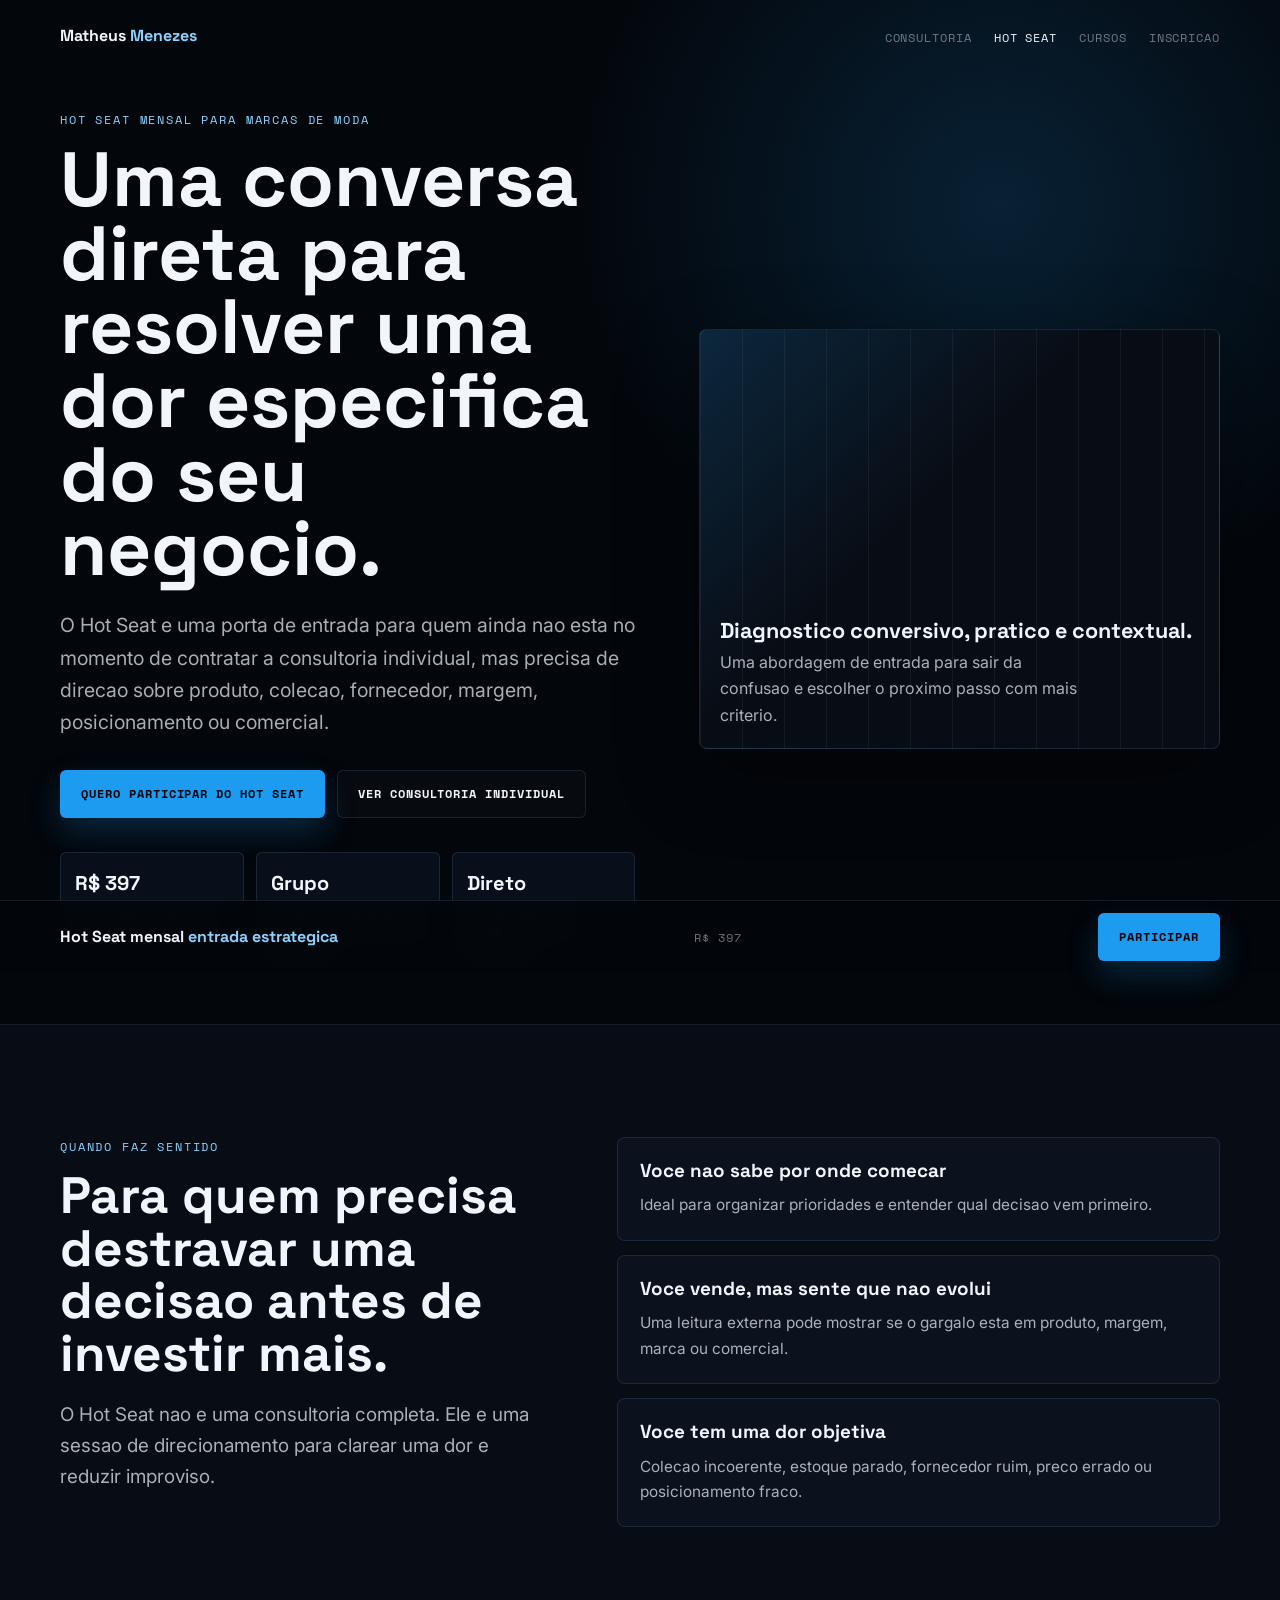
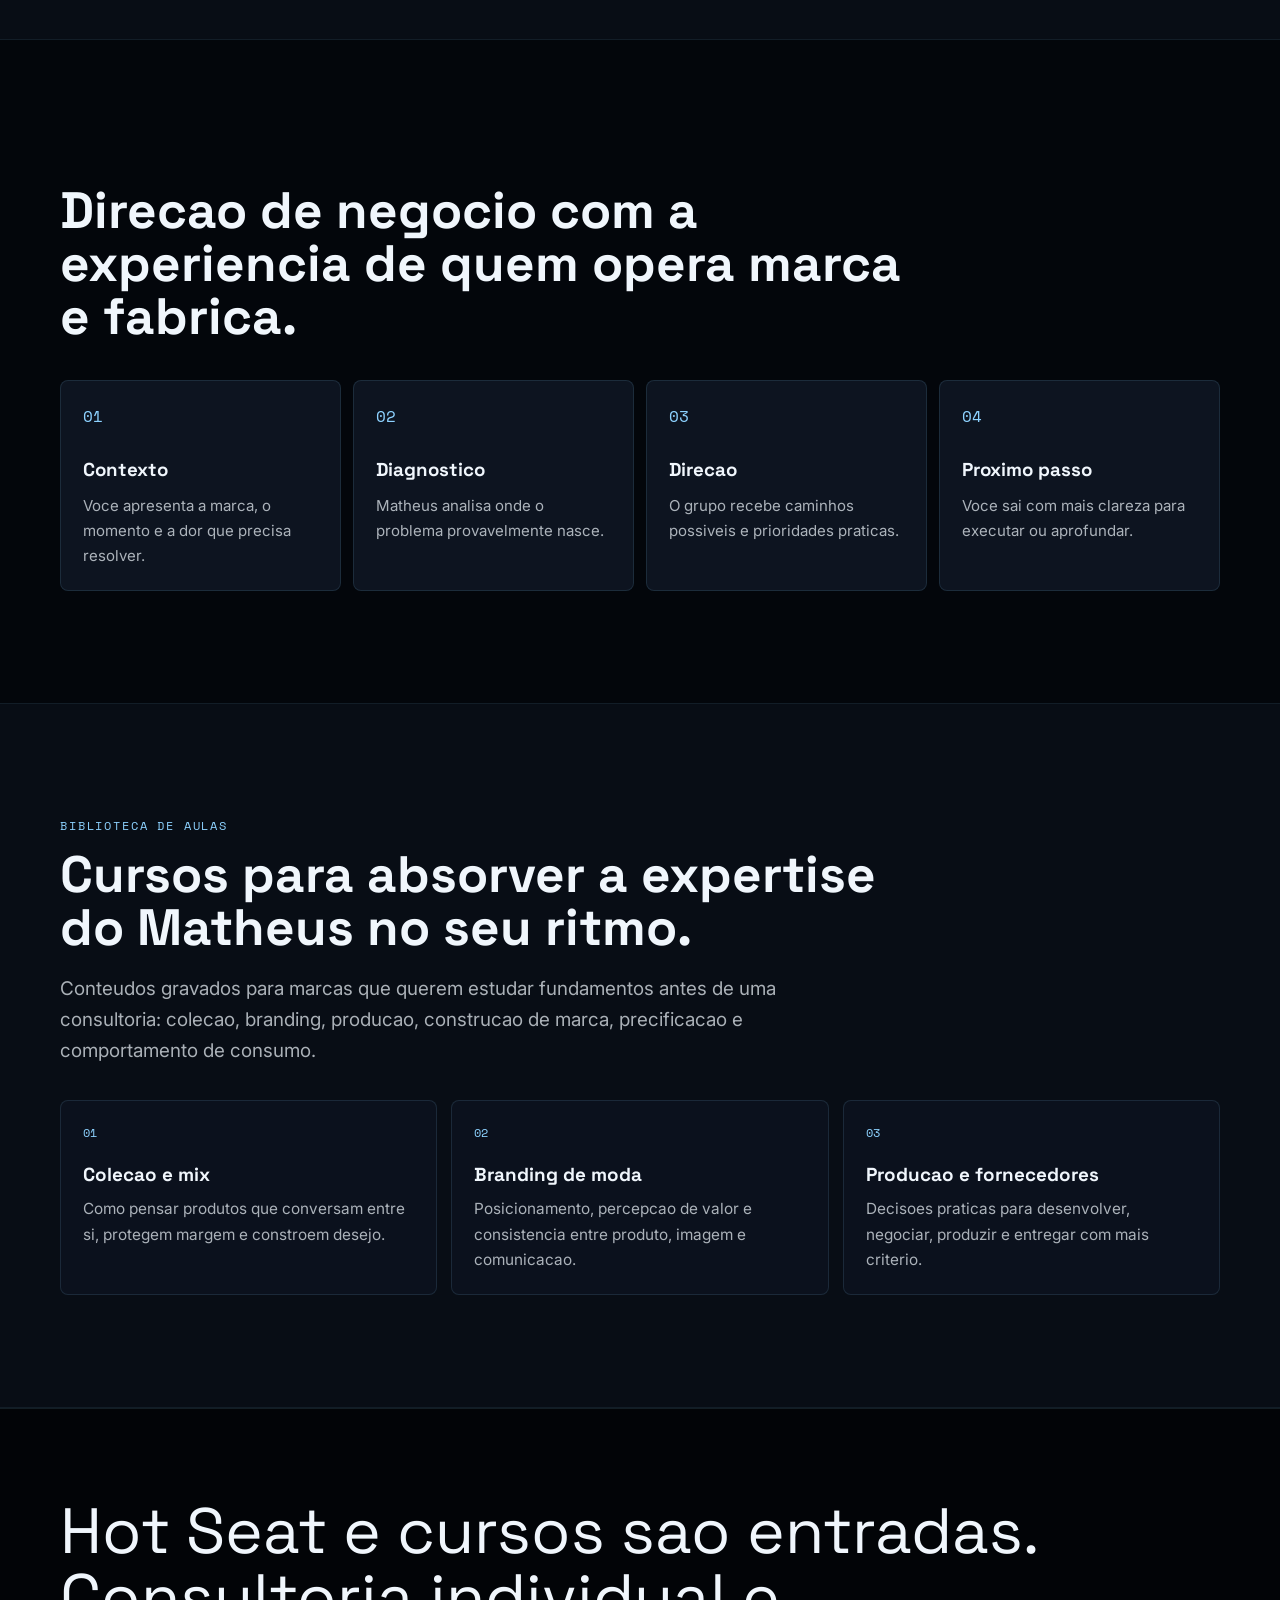
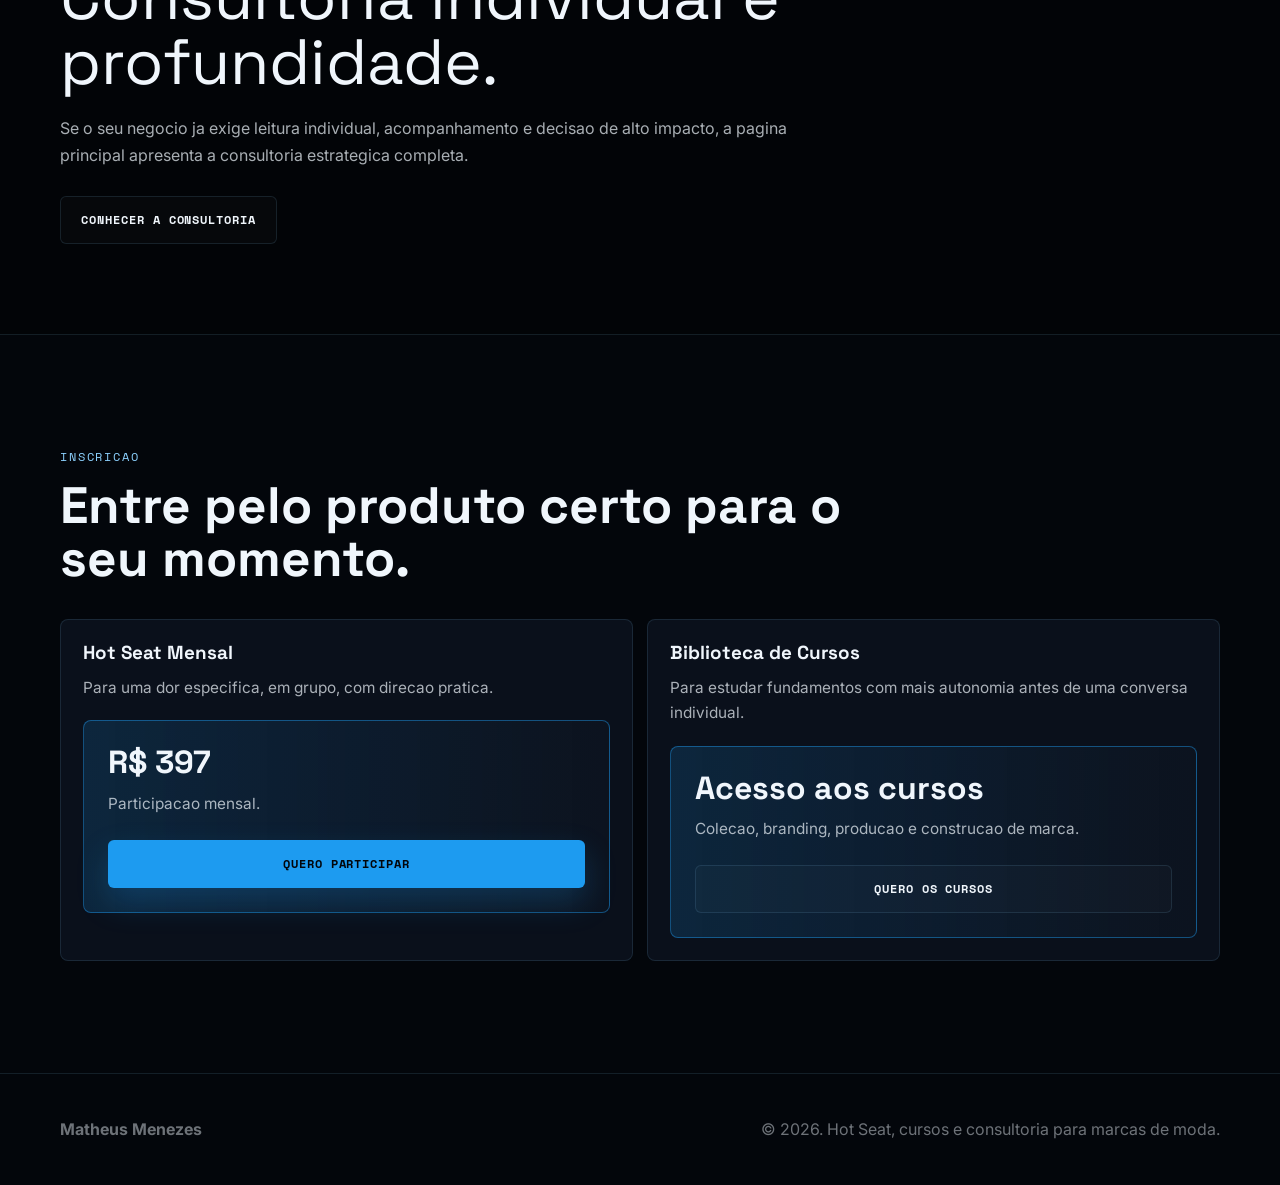
==== hot-seat.html @ e7918cae "feat: upload files" ====
<!DOCTYPE html>
<html lang="pt-BR">
<head>
  <meta charset="UTF-8">
  <meta name="viewport" content="width=device-width, initial-scale=1.0">
  <title>Hot Seat Mensal e Cursos | Matheus Menezes</title>
  <meta name="description" content="Hot Seat mensal e biblioteca de cursos com Matheus Menezes para empresarios e marcas de moda.">
  <link rel="preconnect" href="https://fonts.googleapis.com">
  <link rel="preconnect" href="https://fonts.gstatic.com" crossorigin>
  <link href="https://fonts.googleapis.com/css2?family=Inter:wght@400;500;600;700;800&amp;family=Space+Grotesk:wght@500;600;700&amp;family=Space+Mono:wght@400;700&amp;display=swap" rel="stylesheet">
  <link rel="stylesheet" href="css/pages-blue.css">
</head>
<body>
  <nav class="navbar" id="navbar">
    <div class="container">
      <a class="brand" href="index.html">Matheus <span>Menezes</span></a>
      <ul class="nav-links">
        <li><a href="index.html" class="nav-link">Consultoria</a></li>
        <li><a href="#hot-seat" class="nav-link">Hot Seat</a></li>
        <li><a href="#cursos" class="nav-link">Cursos</a></li>
        <li><a href="#inscricao" class="nav-link">Inscricao</a></li>
      </ul>
      <button class="nav-mobile-btn" id="navMobileBtn" aria-label="Abrir menu">
        <svg viewBox="0 0 24 24" aria-hidden="true" fill="none" stroke="currentColor" stroke-width="2" stroke-linecap="round">
          <path d="M4 7h16"></path>
          <path d="M4 12h16"></path>
          <path d="M4 17h16"></path>
        </svg>
      </button>
    </div>
  </nav>

  <div class="nav-drawer" id="navDrawer">
    <div class="nav-drawer-panel">
      <button class="nav-drawer-close" id="navDrawerClose" aria-label="Fechar">x</button>
      <div class="nav-drawer-links">
        <a href="index.html" class="nav-drawer-link">Consultoria</a>
        <a href="#hot-seat" class="nav-drawer-link">Hot Seat</a>
        <a href="#cursos" class="nav-drawer-link">Cursos</a>
        <a href="#inscricao" class="nav-drawer-link">Inscricao</a>
      </div>
    </div>
  </div>

  <div class="sticky-bar" id="stickyBar">
    <div class="container">
      <div class="sticky-bar-text">Hot Seat mensal <span>entrada estrategica</span></div>
      <div class="sticky-bar-live" id="vacancyLive">R$ 397</div>
      <a href="#inscricao" class="btn btn-primary">Participar</a>
    </div>
  </div>

  <main>
    <section class="hero" id="hot-seat">
      <div class="container">
        <div class="hero-grid">
          <div class="reveal">
            <div class="eyebrow">Hot Seat mensal para marcas de moda</div>
            <h1>Uma conversa direta para resolver uma dor especifica do seu negocio.</h1>
            <p class="hero-copy">O Hot Seat e uma porta de entrada para quem ainda nao esta no momento de contratar a consultoria individual, mas precisa de direcao sobre produto, colecao, fornecedor, margem, posicionamento ou comercial.</p>
            <div class="hero-actions">
              <a href="#inscricao" class="btn btn-primary">Quero participar do Hot Seat</a>
              <a href="index.html#aplicacao" class="btn btn-ghost">Ver consultoria individual</a>
            </div>
            <div class="hero-proof">
              <div class="proof-pill"><strong>R$ 397</strong><span>investimento mensal</span></div>
              <div class="proof-pill"><strong>Grupo</strong><span>troca com empresarios de moda</span></div>
              <div class="proof-pill"><strong>Direto</strong><span>sem promessa milagrosa</span></div>
            </div>
          </div>
          <div class="media-stack reveal reveal-delay-2">
            <div class="image-panel" style="min-height:420px">
              <strong>Diagnostico conversivo, pratico e contextual.</strong>
              <span>Uma abordagem de entrada para sair da confusao e escolher o proximo passo com mais criterio.</span>
            </div>
          </div>
        </div>
      </div>
    </section>

    <section class="section alt">
      <div class="container split">
        <div class="sticky-copy reveal">
          <div class="eyebrow">Quando faz sentido</div>
          <h2 class="section-title">Para quem precisa destravar uma decisao antes de investir mais.</h2>
          <p class="section-subtitle">O Hot Seat nao e uma consultoria completa. Ele e uma sessao de direcionamento para clarear uma dor e reduzir improviso.</p>
        </div>
        <div class="card-grid">
          <div class="card reveal"><h3>Voce nao sabe por onde comecar</h3><p>Ideal para organizar prioridades e entender qual decisao vem primeiro.</p></div>
          <div class="card reveal"><h3>Voce vende, mas sente que nao evolui</h3><p>Uma leitura externa pode mostrar se o gargalo esta em produto, margem, marca ou comercial.</p></div>
          <div class="card reveal"><h3>Voce tem uma dor objetiva</h3><p>Colecao incoerente, estoque parado, fornecedor ruim, preco errado ou posicionamento fraco.</p></div>
        </div>
      </div>
    </section>

    <section class="section">
      <div class="container">
        <div class="eyebrow reveal">O que acontece no encontro</div>
        <h2 class="section-title reveal">Direcao de negocio com a experiencia de quem opera marca e fabrica.</h2>
        <div class="process">
          <div class="process-card reveal"><h3>Contexto</h3><p>Voce apresenta a marca, o momento e a dor que precisa resolver.</p></div>
          <div class="process-card reveal reveal-delay-1"><h3>Diagnostico</h3><p>Matheus analisa onde o problema provavelmente nasce.</p></div>
          <div class="process-card reveal reveal-delay-2"><h3>Direcao</h3><p>O grupo recebe caminhos possiveis e prioridades praticas.</p></div>
          <div class="process-card reveal reveal-delay-3"><h3>Proximo passo</h3><p>Voce sai com mais clareza para executar ou aprofundar.</p></div>
        </div>
      </div>
    </section>

    <section class="section alt" id="cursos">
      <div class="container">
        <div class="eyebrow reveal">Biblioteca de aulas</div>
        <h2 class="section-title reveal">Cursos para absorver a expertise do Matheus no seu ritmo.</h2>
        <p class="section-subtitle reveal">Conteudos gravados para marcas que querem estudar fundamentos antes de uma consultoria: colecao, branding, producao, construcao de marca, precificacao e comportamento de consumo.</p>
        <div class="card-grid grid-3" style="margin-top:34px">
          <div class="card reveal"><div class="card-number">01</div><h3>Colecao e mix</h3><p>Como pensar produtos que conversam entre si, protegem margem e constroem desejo.</p></div>
          <div class="card reveal reveal-delay-1"><div class="card-number">02</div><h3>Branding de moda</h3><p>Posicionamento, percepcao de valor e consistencia entre produto, imagem e comunicacao.</p></div>
          <div class="card reveal reveal-delay-2"><div class="card-number">03</div><h3>Producao e fornecedores</h3><p>Decisoes praticas para desenvolver, negociar, produzir e entregar com mais criterio.</p></div>
        </div>
      </div>
    </section>

    <section class="quote-band">
      <div class="container reveal">
        <blockquote>Hot Seat e cursos sao entradas. Consultoria individual e profundidade.</blockquote>
        <p>Se o seu negocio ja exige leitura individual, acompanhamento e decisao de alto impacto, a pagina principal apresenta a consultoria estrategica completa.</p>
        <div class="hero-actions" style="margin-top:28px">
          <a href="index.html#consultoria" class="btn btn-ghost">Conhecer a consultoria</a>
        </div>
      </div>
    </section>

    <section class="section" id="inscricao">
      <div class="container">
        <div class="eyebrow reveal">Inscricao</div>
        <h2 class="section-title reveal">Entre pelo produto certo para o seu momento.</h2>
        <div class="card-grid grid-2" style="margin-top:34px">
          <div class="card reveal">
            <h3>Hot Seat Mensal</h3>
            <p>Para uma dor especifica, em grupo, com direcao pratica.</p>
            <div class="offer-strip" style="grid-template-columns:1fr;margin-top:20px">
              <div><h3>R$ 397</h3><p>Participacao mensal.</p></div>
              <a href="#inscricao" class="btn btn-primary">Quero participar</a>
            </div>
          </div>
          <div class="card reveal reveal-delay-1">
            <h3>Biblioteca de Cursos</h3>
            <p>Para estudar fundamentos com mais autonomia antes de uma conversa individual.</p>
            <div class="offer-strip" style="grid-template-columns:1fr;margin-top:20px">
              <div><h3>Acesso aos cursos</h3><p>Colecao, branding, producao e construcao de marca.</p></div>
              <a href="#cursos" class="btn btn-ghost">Quero os cursos</a>
            </div>
          </div>
        </div>
      </div>
    </section>
  </main>

  <footer class="footer">
    <div class="container">
      <strong>Matheus Menezes</strong>
      <span>&copy; 2026. Hot Seat, cursos e consultoria para marcas de moda.</span>
    </div>
  </footer>

  <script src="js/main-v4.js"></script>
</body>
</html>
---- css/pages-blue.css ----
@import 'variables-v4.css';

:root {
  --color-primary: #1d9bf0;
  --color-primary-hover: #4bb3fd;
  --color-primary-light: #8dd2ff;
  --color-primary-glow: rgba(29, 155, 240, 0.2);
  --color-primary-faint: rgba(29, 155, 240, 0.1);
  --color-bg: #03060b;
  --color-bg-elevated: #080d15;
  --color-bg-card: #0d1420;
  --color-bg-card-hover: #121b2b;
  --color-border: rgba(141, 210, 255, 0.12);
  --color-border-hover: rgba(29, 155, 240, 0.45);
  --shadow-gold: 0 0 40px rgba(29, 155, 240, 0.12);
}

*, *::before, *::after { box-sizing: border-box; margin: 0; padding: 0; }
html { scroll-behavior: smooth; -webkit-font-smoothing: antialiased; -moz-osx-font-smoothing: grayscale; }
body { font-family: var(--font-body); color: var(--color-text); background: var(--color-bg); line-height: 1.65; }
body::before { content: ""; position: fixed; inset: 0; pointer-events: none; background: linear-gradient(180deg, rgba(29,155,240,.08), transparent 28%, rgba(29,155,240,.05)); z-index: -2; }
a { color: inherit; text-decoration: none; }
button, input, textarea, select { font: inherit; }
img, video, svg { display: block; max-width: 100%; }

.container { width: min(1160px, calc(100% - 40px)); margin: 0 auto; }
.section { padding: clamp(64px, 9vw, 112px) 0; position: relative; }
.section.alt { background: var(--color-bg-elevated); border-block: 1px solid rgba(141,210,255,.08); }
.eyebrow { font-family: var(--font-mono); font-size: .72rem; text-transform: uppercase; letter-spacing: .16em; color: var(--color-primary-light); margin-bottom: 14px; }
.section-title { font-family: var(--font-display); font-size: clamp(2rem, 4vw, 3.2rem); line-height: 1.03; letter-spacing: 0; max-width: 850px; }
.section-title span, .text-blue { color: var(--color-primary-light); }
.section-subtitle { color: var(--color-text-muted); font-size: clamp(1rem, 1.6vw, 1.18rem); max-width: 720px; margin-top: 18px; }

.btn { display: inline-flex; align-items: center; justify-content: center; min-height: 48px; padding: 13px 20px; border-radius: 6px; border: 1px solid transparent; font-family: var(--font-mono); font-size: .75rem; font-weight: 700; letter-spacing: .08em; text-transform: uppercase; transition: transform .2s ease, border-color .2s ease, background .2s ease; }
.btn-primary { background: var(--color-primary); color: #02050a; box-shadow: 0 14px 32px rgba(29,155,240,.22); }
.btn-primary:hover { background: var(--color-primary-hover); transform: translateY(-2px); }
.btn-ghost { border-color: var(--color-border); color: var(--color-text); background: rgba(255,255,255,.02); }
.btn-ghost:hover { border-color: var(--color-primary); color: var(--color-primary-light); transform: translateY(-2px); }

.navbar { position: fixed; inset: 0 0 auto; z-index: 50; border-bottom: 1px solid transparent; transition: background .25s ease, border-color .25s ease; }
.navbar.scrolled { background: rgba(3,6,11,.88); backdrop-filter: blur(16px); border-color: var(--color-border); }
.navbar .container { height: 72px; display: flex; align-items: center; justify-content: space-between; gap: 24px; }
.brand { font-family: var(--font-display); font-weight: 700; letter-spacing: 0; }
.brand span { color: var(--color-primary-light); }
.nav-links { display: flex; align-items: center; gap: 22px; list-style: none; }
.nav-link { color: var(--color-text-dim); font-family: var(--font-mono); font-size: .72rem; letter-spacing: .08em; text-transform: uppercase; }
.nav-link:hover, .nav-link.active { color: var(--color-text); }
.nav-mobile-btn { display: none; align-items: center; justify-content: center; width: 42px; height: 42px; padding: 8px; color: var(--color-text); background: transparent; border: 1px solid var(--color-border); border-radius: 6px; }
.nav-mobile-btn svg { width: 24px; height: 24px; }
.nav-drawer { position: fixed; inset: 0; z-index: 60; background: rgba(0,0,0,.55); opacity: 0; pointer-events: none; transition: opacity .25s ease; }
.nav-drawer.open { opacity: 1; pointer-events: auto; }
.nav-drawer-panel { margin-left: auto; width: min(340px, 84vw); height: 100%; padding: 28px; background: var(--color-bg-elevated); border-left: 1px solid var(--color-border); transform: translateX(100%); transition: transform .25s ease; }
.nav-drawer.open .nav-drawer-panel { transform: translateX(0); }
.nav-drawer-close { margin-left: auto; display: flex; width: 38px; height: 38px; align-items: center; justify-content: center; border: 1px solid var(--color-border); border-radius: 6px; background: transparent; color: var(--color-text); }
.nav-drawer-links { display: grid; gap: 18px; margin-top: 34px; }
.nav-drawer-link { color: var(--color-text-muted); font-family: var(--font-display); font-size: 1.25rem; }

.hero { min-height: 100vh; padding: 110px 0 56px; display: flex; align-items: center; overflow: hidden; background: radial-gradient(circle at 78% 20%, rgba(29,155,240,.18), transparent 34%), var(--color-bg); }
.hero-grid { display: grid; grid-template-columns: minmax(0, 1.05fr) minmax(320px, .95fr); gap: clamp(34px, 5vw, 72px); align-items: center; }
.hero h1 { font-family: var(--font-display); font-size: clamp(2.35rem, 6vw, 5.65rem); line-height: .96; letter-spacing: 0; max-width: 820px; }
.hero h1 span { color: var(--color-primary-light); }
.hero-copy { color: var(--color-text-muted); font-size: clamp(1rem, 1.7vw, 1.22rem); max-width: 650px; margin-top: 24px; }
.hero-actions { display: flex; gap: 12px; flex-wrap: wrap; margin-top: 32px; }
.hero-proof { display: grid; grid-template-columns: repeat(3, minmax(0, 1fr)); gap: 12px; margin-top: 34px; max-width: 660px; }
.proof-pill { border: 1px solid var(--color-border); background: rgba(13,20,32,.72); padding: 14px; border-radius: 6px; }
.proof-pill strong { display: block; font-family: var(--font-display); color: var(--color-text); font-size: 1.25rem; }
.proof-pill span { color: var(--color-text-dim); font-size: .82rem; }
.media-stack { display: grid; gap: 16px; }
.video-panel, .image-panel { border: 1px solid var(--color-border); background: #05080d; border-radius: 8px; overflow: hidden; box-shadow: 0 24px 80px rgba(0,0,0,.38); }
.video-panel { aspect-ratio: 16 / 10; position: relative; }
.video-panel video { width: 100%; height: 100%; object-fit: cover; opacity: .72; filter: saturate(.72) contrast(1.08); }
.video-label { position: absolute; left: 16px; bottom: 16px; right: 16px; display: flex; justify-content: space-between; gap: 12px; color: var(--color-text); font-family: var(--font-mono); font-size: .72rem; letter-spacing: .08em; text-transform: uppercase; }
.image-panel { min-height: 180px; padding: 20px; display: grid; align-content: end; background: linear-gradient(135deg, rgba(29,155,240,.18), transparent 42%), repeating-linear-gradient(90deg, rgba(255,255,255,.05), rgba(255,255,255,.05) 1px, transparent 1px, transparent 42px), #080d15; }
.image-panel strong { font-family: var(--font-display); font-size: 1.35rem; }
.image-panel span { color: var(--color-text-muted); max-width: 360px; }

.split { display: grid; grid-template-columns: .9fr 1.1fr; gap: clamp(32px, 5vw, 72px); align-items: start; }
.sticky-copy { position: sticky; top: 104px; }
.card-grid { display: grid; gap: 14px; }
.grid-2 { grid-template-columns: repeat(2, minmax(0, 1fr)); }
.grid-3 { grid-template-columns: repeat(3, minmax(0, 1fr)); }
.card { border: 1px solid var(--color-border); background: rgba(13,20,32,.78); border-radius: 8px; padding: 22px; min-height: 100%; }
.card h3 { font-family: var(--font-display); font-size: 1.18rem; line-height: 1.2; margin-bottom: 10px; }
.card p, .card li { color: var(--color-text-muted); font-size: .96rem; }
.card ul { display: grid; gap: 8px; padding-left: 18px; }
.card-number { font-family: var(--font-mono); color: var(--color-primary-light); font-size: .78rem; margin-bottom: 20px; }

.pillars { display: grid; grid-template-columns: repeat(5, 1fr); gap: 10px; margin-top: 34px; }
.pillar { min-height: 150px; padding: 18px; border: 1px solid var(--color-border); border-radius: 8px; background: linear-gradient(180deg, rgba(29,155,240,.12), rgba(13,20,32,.68)); display: flex; flex-direction: column; justify-content: space-between; }
.pillar span { font-family: var(--font-mono); color: var(--color-primary-light); font-size: .72rem; }
.pillar strong { font-family: var(--font-display); font-size: 1.12rem; }

.timeline-scroll { position: relative; height: 360vh; background: var(--color-bg-elevated); border-block: 1px solid rgba(141,210,255,.08); --timeline-copy-opacity: 1; --timeline-copy-shift: 0px; }
.timeline-pin { position: sticky; top: 0; min-height: 100vh; display: flex; align-items: center; overflow: hidden; padding: 92px 0 56px; }
.timeline-layout { display: grid; grid-template-columns: minmax(300px, .78fr) minmax(0, 1.22fr); gap: clamp(32px, 5vw, 72px); align-items: center; }
.timeline-intro { align-self: center; opacity: var(--timeline-copy-opacity); transform: translateY(var(--timeline-copy-shift)); transition: opacity .12s linear; pointer-events: none; }
.timeline-scroll.timeline-copy-hidden .timeline-intro { visibility: hidden; }
.timeline-horizontal { min-width: 0; overflow: visible; --timeline-progress: 0; }
.timeline-progress { position: relative; height: 2px; margin-bottom: 34px; background: rgba(141,210,255,.14); overflow: hidden; }
.timeline-progress-fill { height: 100%; width: 100%; transform: scaleX(var(--timeline-progress)); transform-origin: left; background: linear-gradient(90deg, var(--color-primary), var(--color-primary-light)); }
.timeline-track { display: flex; gap: 18px; width: max-content; will-change: transform; transform: translate3d(0,0,0); }
.timeline-card { position: relative; width: min(430px, 62vw); min-height: 360px; padding: 24px; border: 1px solid var(--color-border); border-radius: 8px; background: linear-gradient(180deg, rgba(29,155,240,.1), rgba(13,20,32,.86)); display: flex; flex-direction: column; justify-content: flex-end; }
.timeline-card::before { content: ""; position: absolute; top: 24px; left: 24px; width: 12px; height: 12px; border-radius: 50%; background: var(--color-primary-light); box-shadow: 0 0 0 8px rgba(29,155,240,.1); }
.timeline-year { font-family: var(--font-mono); color: var(--color-primary-light); font-size: .78rem; letter-spacing: .08em; margin-bottom: 24px; text-transform: uppercase; }
.timeline-card h3 { font-family: var(--font-display); font-size: clamp(1.28rem, 2vw, 1.8rem); line-height: 1.1; margin-bottom: 12px; }
.timeline-card p { color: var(--color-text-muted); }

.quote-band { padding: clamp(54px, 8vw, 90px) 0; background: #020407; border-block: 1px solid var(--color-border); }
.quote-band blockquote { font-family: var(--font-display); font-size: clamp(1.9rem, 5vw, 4.2rem); line-height: 1.02; max-width: 1000px; }
.quote-band p { color: var(--color-text-muted); margin-top: 20px; max-width: 760px; }

.proof-board { display: grid; grid-template-columns: 1.1fr .9fr; gap: 18px; margin-top: 36px; }
.proof-feature { min-height: 430px; border: 1px solid var(--color-border); border-radius: 8px; background: linear-gradient(135deg, rgba(29,155,240,.16), transparent 38%), #080d15; padding: 24px; display: flex; flex-direction: column; justify-content: flex-end; }
.proof-feature strong { font-family: var(--font-display); font-size: clamp(1.6rem, 3vw, 2.45rem); line-height: 1.05; }
.proof-feature p { color: var(--color-text-muted); margin-top: 12px; max-width: 560px; }
.proof-list { display: grid; gap: 14px; }
.testimonial { border: 1px solid var(--color-border); border-radius: 8px; background: rgba(13,20,32,.86); padding: 20px; }
.testimonial p { color: var(--color-text-muted); }
.testimonial strong { display: block; margin-top: 14px; color: var(--color-text); }

.process { counter-reset: step; display: grid; grid-template-columns: repeat(4, 1fr); gap: 12px; margin-top: 36px; }
.process-card { counter-increment: step; border: 1px solid var(--color-border); border-radius: 8px; background: var(--color-bg-card); padding: 22px; }
.process-card::before { content: "0" counter(step); display: block; font-family: var(--font-mono); color: var(--color-primary-light); margin-bottom: 26px; }
.process-card h3 { font-family: var(--font-display); margin-bottom: 8px; }
.process-card p { color: var(--color-text-muted); font-size: .94rem; }

.form-wrap { display: grid; grid-template-columns: .9fr 1.1fr; gap: 28px; align-items: start; margin-top: 34px; }
.application-form { border: 1px solid var(--color-border-hover); background: rgba(13,20,32,.92); border-radius: 8px; padding: 22px; display: grid; gap: 14px; }
.field { display: grid; gap: 7px; }
.field label { font-family: var(--font-mono); color: var(--color-text-dim); font-size: .72rem; text-transform: uppercase; letter-spacing: .08em; }
.field input, .field textarea, .field select { width: 100%; color: var(--color-text); background: #05080d; border: 1px solid var(--color-border); border-radius: 6px; padding: 12px 13px; outline: none; }
.field textarea { min-height: 108px; resize: vertical; }
.field input:focus, .field textarea:focus, .field select:focus { border-color: var(--color-primary); }

.offer-strip { display: grid; grid-template-columns: 1fr auto; gap: 24px; align-items: center; border: 1px solid var(--color-border-hover); border-radius: 8px; padding: 24px; background: linear-gradient(90deg, rgba(29,155,240,.16), rgba(13,20,32,.85)); margin-top: 34px; }
.offer-strip h3 { font-family: var(--font-display); font-size: clamp(1.35rem, 3vw, 2rem); line-height: 1.1; }
.offer-strip p { color: var(--color-text-muted); margin-top: 8px; max-width: 740px; }

.footer { padding: 42px 0; border-top: 1px solid var(--color-border); color: var(--color-text-dim); }
.footer .container { display: flex; align-items: center; justify-content: space-between; gap: 18px; flex-wrap: wrap; }

.sticky-bar { position: fixed; left: 0; right: 0; bottom: 0; z-index: 45; background: rgba(3,6,11,.9); backdrop-filter: blur(14px); border-top: 1px solid var(--color-border); transform: translateY(100%); transition: transform .25s ease; padding: 12px 0; }
.sticky-bar.visible { transform: translateY(0); }
.sticky-bar .container { display: flex; align-items: center; justify-content: space-between; gap: 18px; }
.sticky-bar-text { font-family: var(--font-display); font-weight: 700; }
.sticky-bar-text span { color: var(--color-primary-light); }
.sticky-bar-live { color: var(--color-text-dim); font-family: var(--font-mono); font-size: .72rem; text-transform: uppercase; letter-spacing: .08em; }

.reveal { opacity: 0; transform: translateY(24px); transition: opacity .7s ease, transform .7s ease; }
.reveal.revealed { opacity: 1; transform: translateY(0); }
.reveal-delay-1 { transition-delay: .08s; }
.reveal-delay-2 { transition-delay: .16s; }
.reveal-delay-3 { transition-delay: .24s; }

@media (max-width: 980px) {
  .hero-grid, .split, .proof-board, .form-wrap { grid-template-columns: 1fr; }
  .sticky-copy { position: static; }
  .pillars, .process, .grid-3 { grid-template-columns: repeat(2, minmax(0, 1fr)); }
  .timeline-scroll { height: auto; }
  .timeline-scroll.timeline-copy-hidden .timeline-intro { visibility: visible; }
  .timeline-pin { position: relative; min-height: auto; padding: clamp(64px, 9vw, 112px) 0; overflow: visible; }
  .timeline-layout { grid-template-columns: 1fr; }
  .timeline-intro { opacity: 1; transform: none; }
  .timeline-horizontal { overflow: hidden; }
  .timeline-progress { display: none; }
  .timeline-track { width: auto; display: grid; grid-template-columns: repeat(2, minmax(0, 1fr)); transform: none !important; }
  .timeline-card { width: auto; min-height: 260px; }
}

@media (max-width: 760px) {
  .container { width: min(100% - 28px, 1160px); }
  .nav-links { display: none; }
  .nav-mobile-btn { display: flex; }
  .hero { min-height: auto; padding-top: 102px; }
  .hero-proof, .grid-2, .grid-3, .pillars, .process { grid-template-columns: 1fr; }
  .proof-board { gap: 12px; }
  .proof-feature { min-height: 320px; }
  .timeline-track { grid-template-columns: 1fr; }
  .offer-strip, .sticky-bar .container, .footer .container { grid-template-columns: 1fr; flex-direction: column; align-items: stretch; text-align: center; }
  .btn { width: 100%; }
}

@media (prefers-reduced-motion: reduce) {
  *, .reveal { transition: none !important; animation: none !important; }
  .reveal { opacity: 1; transform: none; }
}
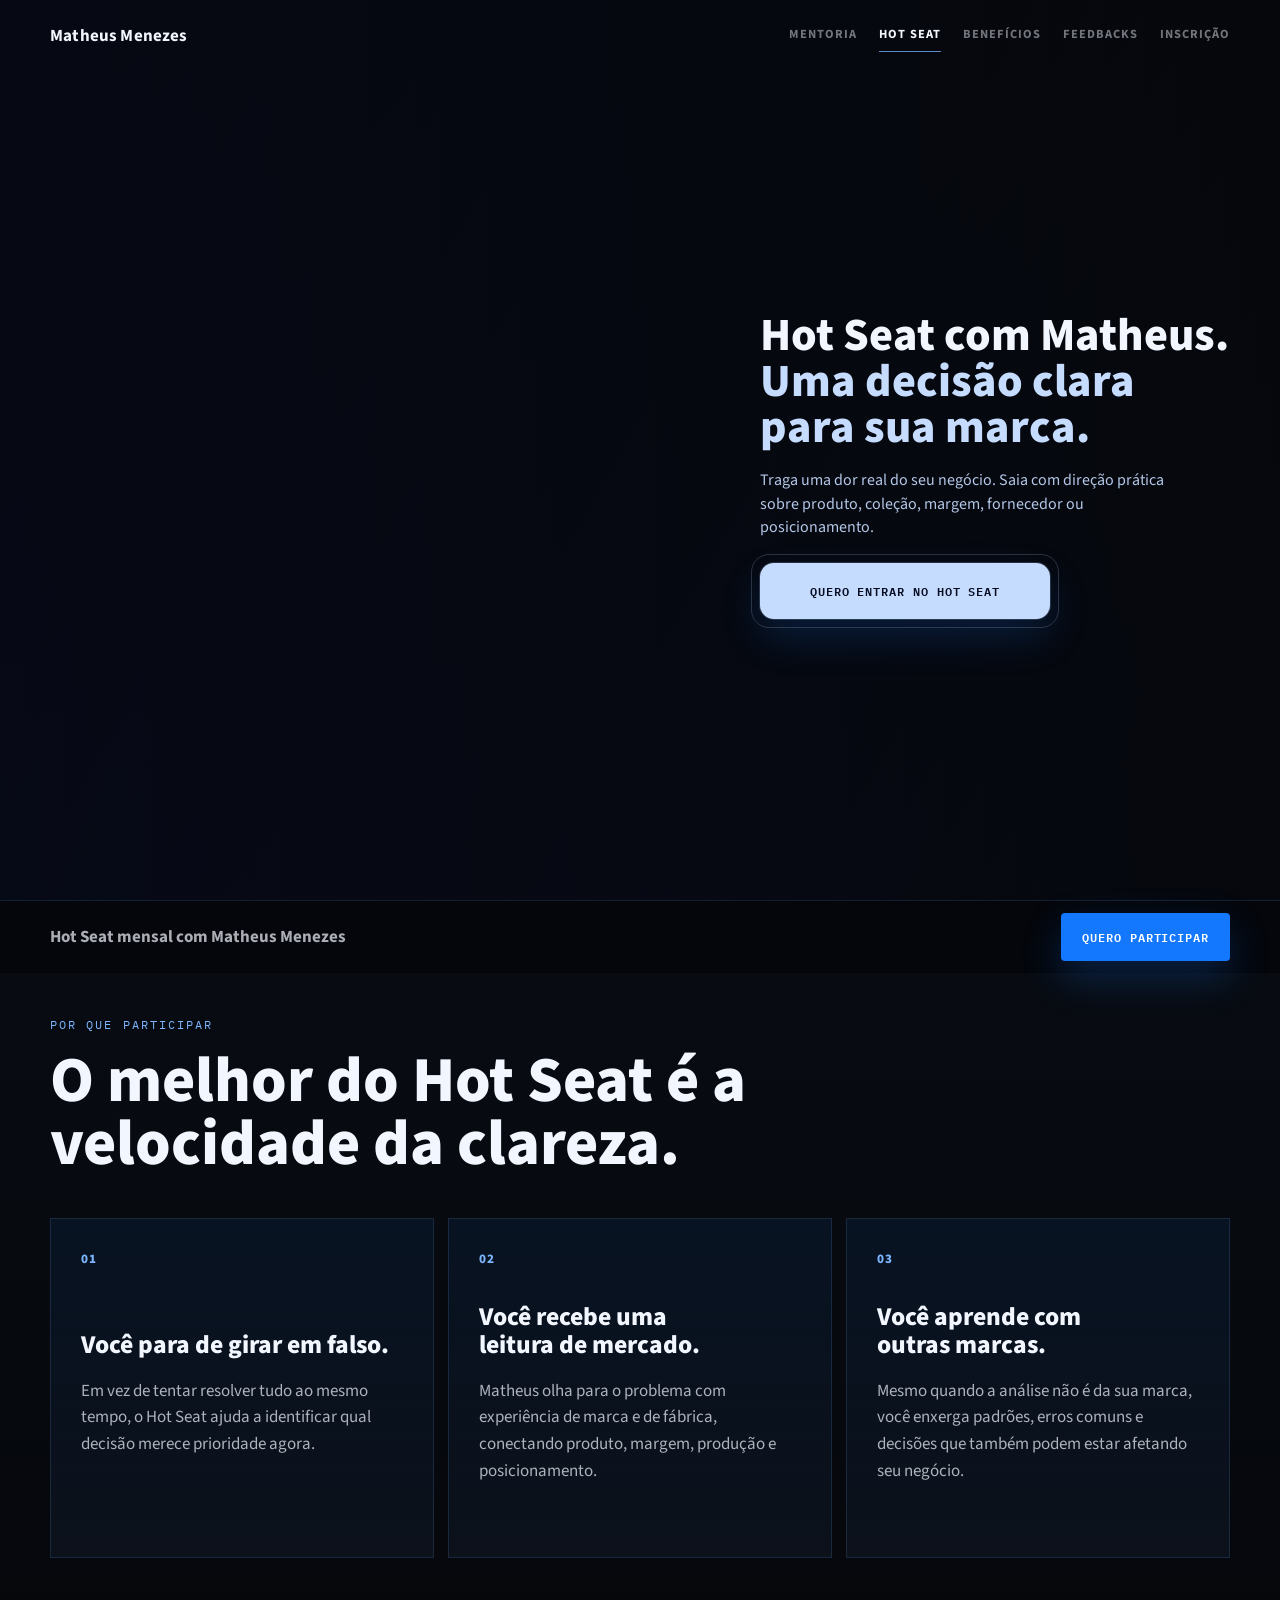
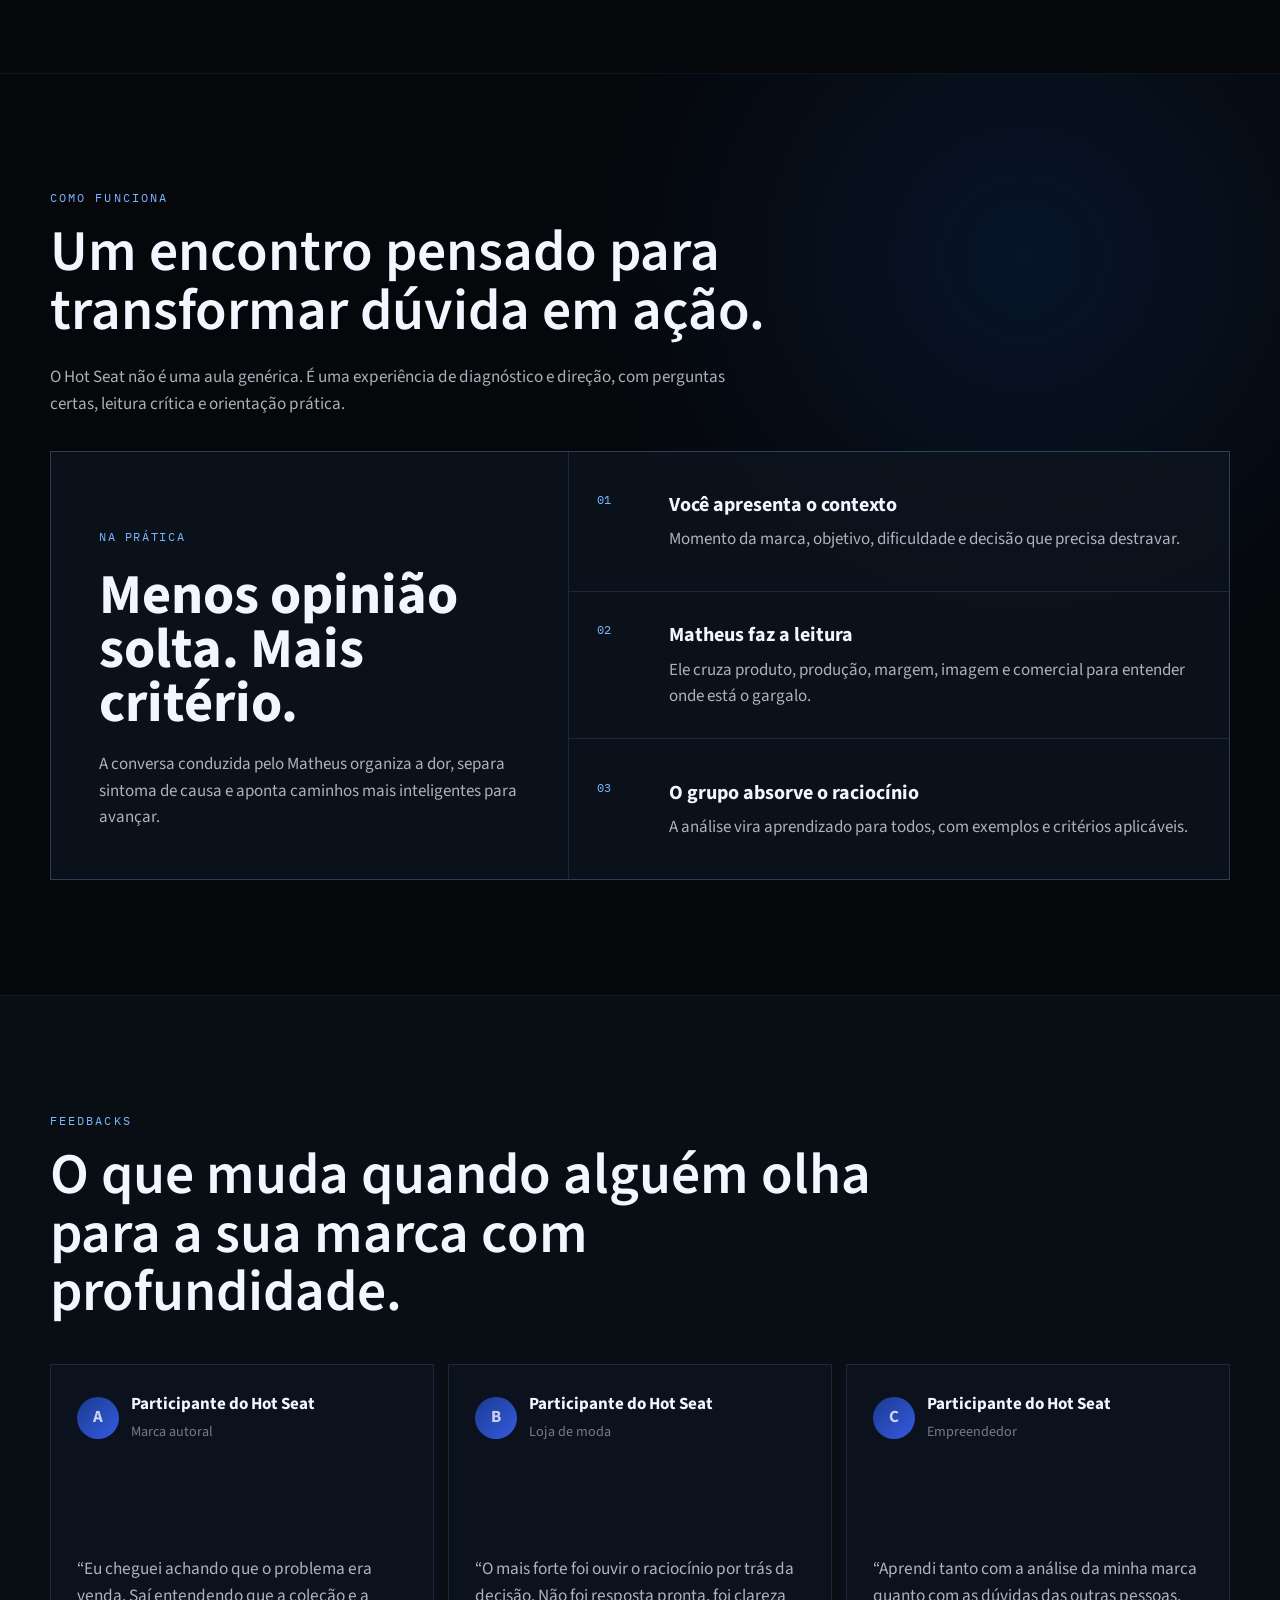
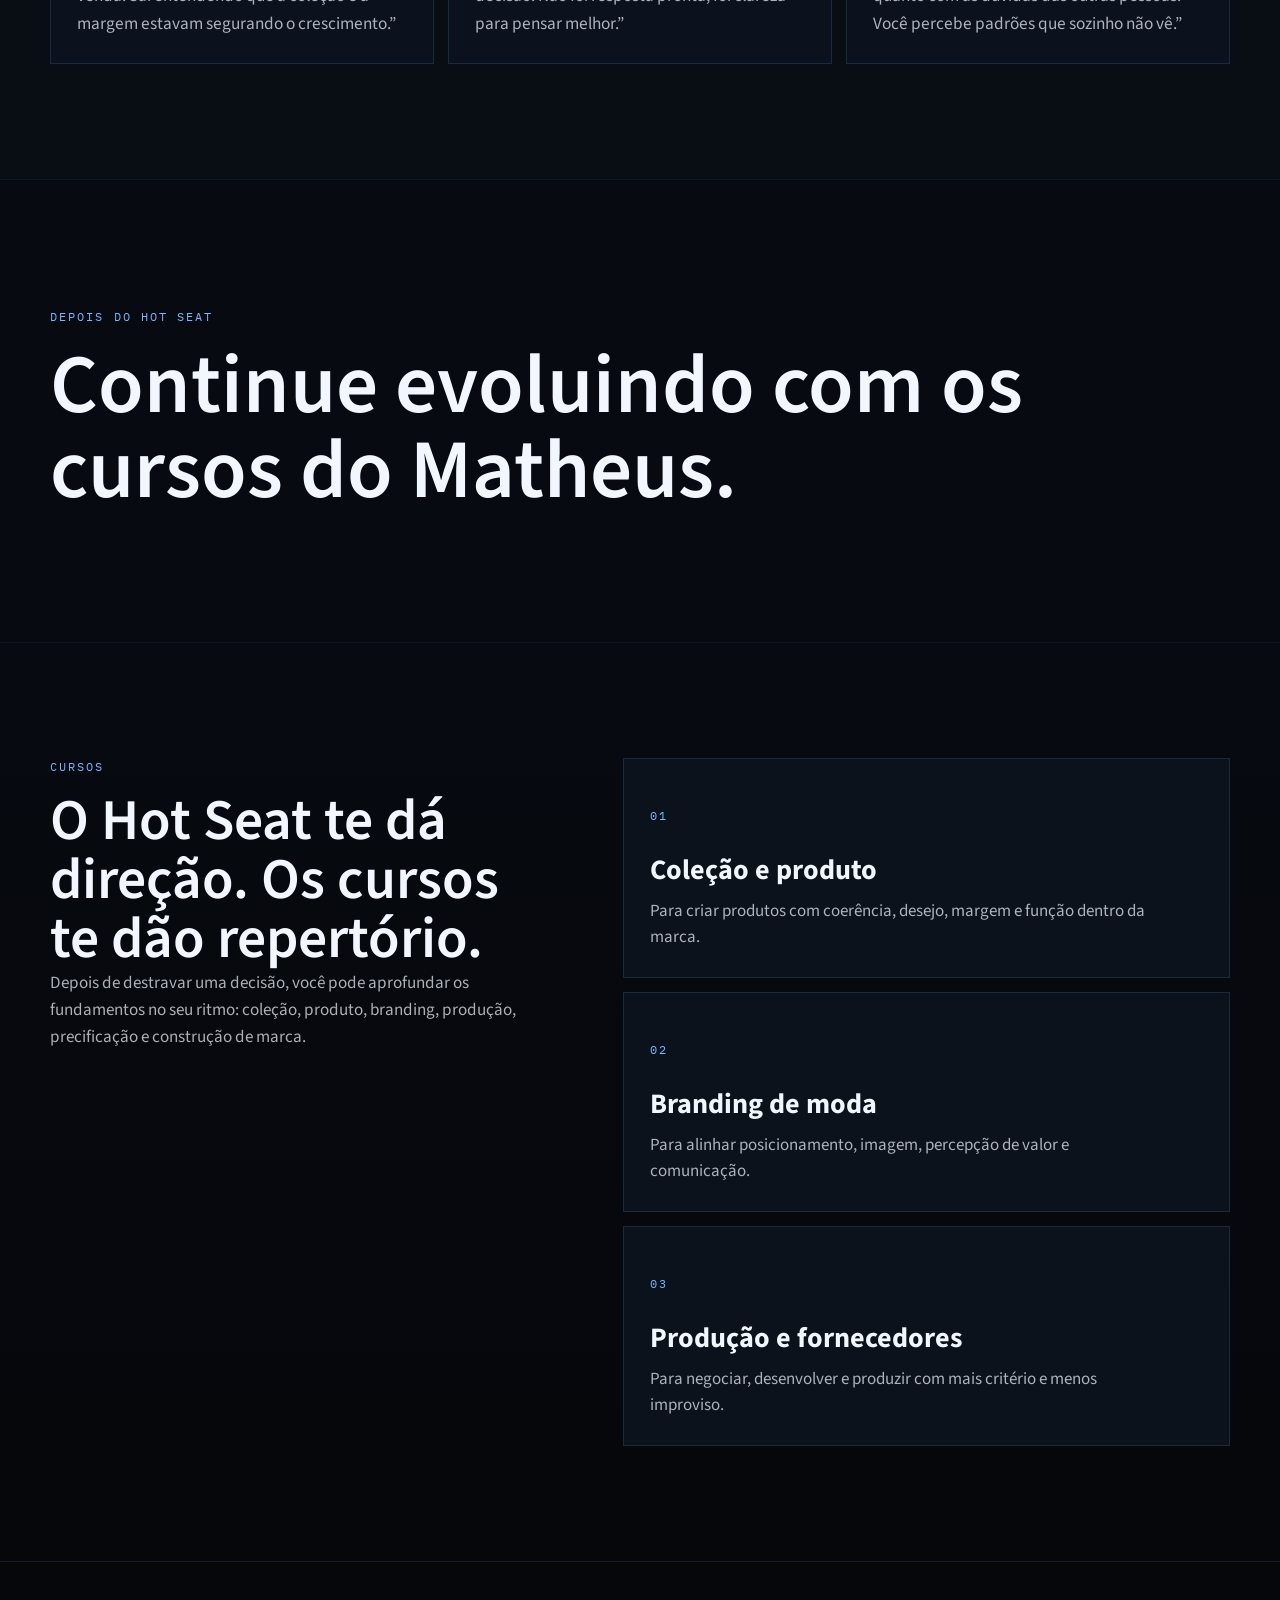
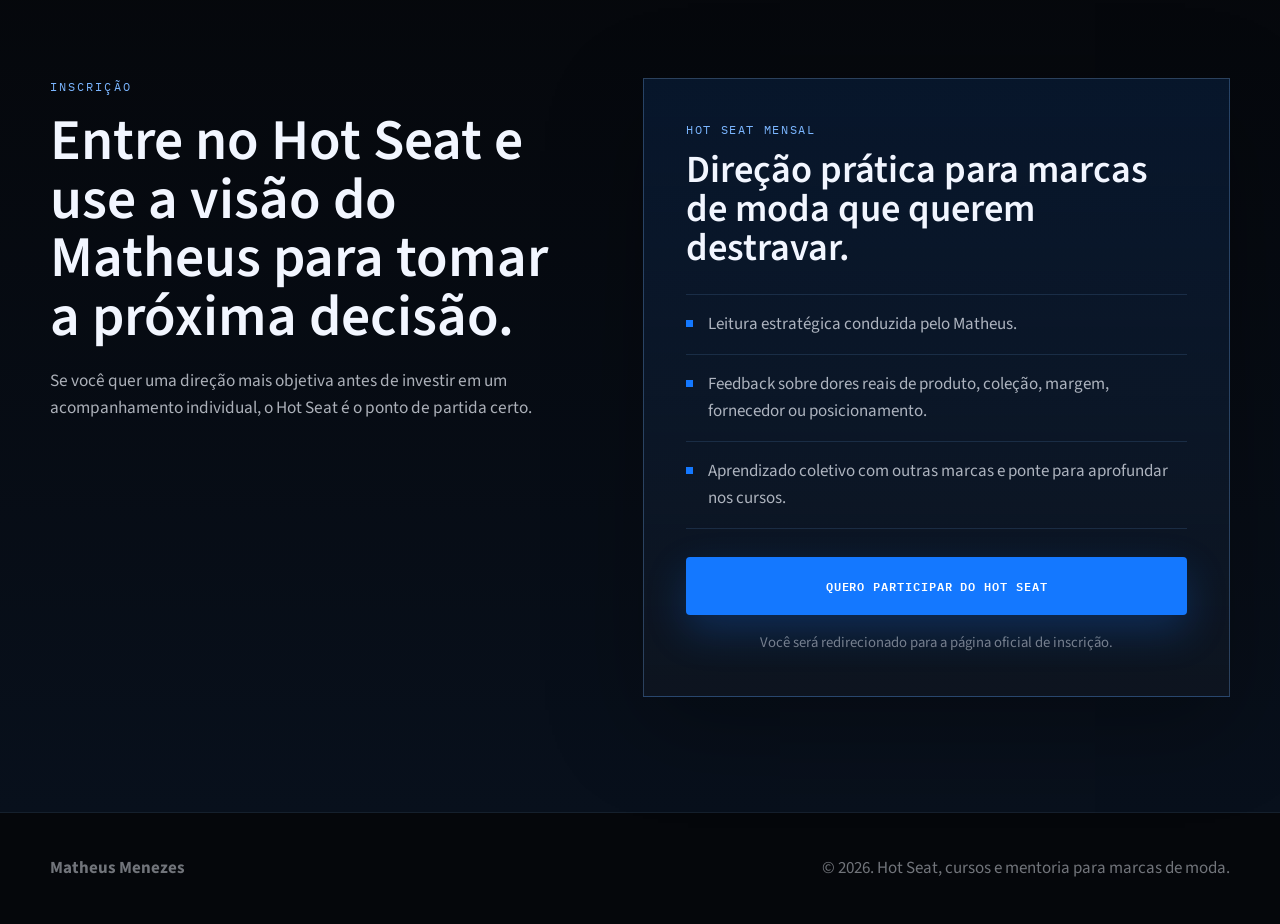
==== commit e3813bdf: "feat: v2" ====
--- a/hot-seat.html
+++ b/hot-seat.html
@@ -4,21 +4,22 @@
   <meta charset="UTF-8">
   <meta name="viewport" content="width=device-width, initial-scale=1.0">
   <title>Hot Seat Mensal e Cursos | Matheus Menezes</title>
-  <meta name="description" content="Hot Seat mensal e biblioteca de cursos com Matheus Menezes para empresarios e marcas de moda.">
+  <meta name="description" content="Hot Seat mensal com Matheus Menezes para donos de marcas de moda que precisam de direção prática, feedbacks e próximos passos claros.">
   <link rel="preconnect" href="https://fonts.googleapis.com">
   <link rel="preconnect" href="https://fonts.gstatic.com" crossorigin>
-  <link href="https://fonts.googleapis.com/css2?family=Inter:wght@400;500;600;700;800&amp;family=Space+Grotesk:wght@500;600;700&amp;family=Space+Mono:wght@400;700&amp;display=swap" rel="stylesheet">
-  <link rel="stylesheet" href="css/pages-blue.css">
+  <link href="https://fonts.googleapis.com/css2?family=Source+Sans+3:wght@400;500;600;700;800&amp;family=IBM+Plex+Mono:wght@500;600&amp;display=swap" rel="stylesheet">
+  <link rel="stylesheet" href="css/consultoria.css">
 </head>
-<body>
+<body class="hot-seat-page">
   <nav class="navbar" id="navbar">
     <div class="container">
-      <a class="brand" href="index.html">Matheus <span>Menezes</span></a>
+      <a class="brand" href="index.html">Matheus Menezes</a>
       <ul class="nav-links">
-        <li><a href="index.html" class="nav-link">Consultoria</a></li>
+        <li><a href="index.html" class="nav-link">Mentoria</a></li>
         <li><a href="#hot-seat" class="nav-link">Hot Seat</a></li>
-        <li><a href="#cursos" class="nav-link">Cursos</a></li>
-        <li><a href="#inscricao" class="nav-link">Inscricao</a></li>
+        <li><a href="#beneficios" class="nav-link">Benefícios</a></li>
+        <li><a href="#feedbacks" class="nav-link">Feedbacks</a></li>
+        <li><a href="#contato" class="nav-link">Inscrição</a></li>
       </ul>
       <button class="nav-mobile-btn" id="navMobileBtn" aria-label="Abrir menu">
         <svg viewBox="0 0 24 24" aria-hidden="true" fill="none" stroke="currentColor" stroke-width="2" stroke-linecap="round">
@@ -34,122 +35,176 @@
     <div class="nav-drawer-panel">
       <button class="nav-drawer-close" id="navDrawerClose" aria-label="Fechar">x</button>
       <div class="nav-drawer-links">
-        <a href="index.html" class="nav-drawer-link">Consultoria</a>
+        <a href="index.html" class="nav-drawer-link">Mentoria</a>
         <a href="#hot-seat" class="nav-drawer-link">Hot Seat</a>
-        <a href="#cursos" class="nav-drawer-link">Cursos</a>
-        <a href="#inscricao" class="nav-drawer-link">Inscricao</a>
+        <a href="#beneficios" class="nav-drawer-link">Benefícios</a>
+        <a href="#feedbacks" class="nav-drawer-link">Feedbacks</a>
+        <a href="#contato" class="nav-drawer-link">Inscrição</a>
       </div>
     </div>
   </div>
 
   <div class="sticky-bar" id="stickyBar">
     <div class="container">
-      <div class="sticky-bar-text">Hot Seat mensal <span>entrada estrategica</span></div>
-      <div class="sticky-bar-live" id="vacancyLive">R$ 397</div>
-      <a href="#inscricao" class="btn btn-primary">Participar</a>
+      <div class="sticky-bar-text">Hot Seat mensal com Matheus Menezes</div>
+      <a href="#contato" class="btn btn-primary">Quero participar</a>
     </div>
   </div>
 
   <main>
     <section class="hero" id="hot-seat">
+      <div class="container hero-grid">
+        <div class="hero-content reveal">
+          <h1>
+            Hot Seat com Matheus.
+            <span>Uma decisão clara para sua marca.</span>
+          </h1>
+          <p class="hero-lead">Traga uma dor real do seu negócio. Saia com direção prática sobre produto, coleção, margem, fornecedor ou posicionamento.</p>
+          <div class="hero-actions">
+            <a href="#contato" class="btn btn-primary">Quero entrar no Hot Seat</a>
+          </div>
+        </div>
+      </div>
+    </section>
+
+    <section class="section why-section" id="beneficios">
       <div class="container">
-        <div class="hero-grid">
-          <div class="reveal">
-            <div class="eyebrow">Hot Seat mensal para marcas de moda</div>
-            <h1>Uma conversa direta para resolver uma dor especifica do seu negocio.</h1>
-            <p class="hero-copy">O Hot Seat e uma porta de entrada para quem ainda nao esta no momento de contratar a consultoria individual, mas precisa de direcao sobre produto, colecao, fornecedor, margem, posicionamento ou comercial.</p>
-            <div class="hero-actions">
-              <a href="#inscricao" class="btn btn-primary">Quero participar do Hot Seat</a>
-              <a href="index.html#aplicacao" class="btn btn-ghost">Ver consultoria individual</a>
-            </div>
-            <div class="hero-proof">
-              <div class="proof-pill"><strong>R$ 397</strong><span>investimento mensal</span></div>
-              <div class="proof-pill"><strong>Grupo</strong><span>troca com empresarios de moda</span></div>
-              <div class="proof-pill"><strong>Direto</strong><span>sem promessa milagrosa</span></div>
-            </div>
-          </div>
-          <div class="media-stack reveal reveal-delay-2">
-            <div class="image-panel" style="min-height:420px">
-              <strong>Diagnostico conversivo, pratico e contextual.</strong>
-              <span>Uma abordagem de entrada para sair da confusao e escolher o proximo passo com mais criterio.</span>
-            </div>
-          </div>
-        </div>
-      </div>
-    </section>
-
-    <section class="section alt">
-      <div class="container split">
-        <div class="sticky-copy reveal">
-          <div class="eyebrow">Quando faz sentido</div>
-          <h2 class="section-title">Para quem precisa destravar uma decisao antes de investir mais.</h2>
-          <p class="section-subtitle">O Hot Seat nao e uma consultoria completa. Ele e uma sessao de direcionamento para clarear uma dor e reduzir improviso.</p>
-        </div>
-        <div class="card-grid">
-          <div class="card reveal"><h3>Voce nao sabe por onde comecar</h3><p>Ideal para organizar prioridades e entender qual decisao vem primeiro.</p></div>
-          <div class="card reveal"><h3>Voce vende, mas sente que nao evolui</h3><p>Uma leitura externa pode mostrar se o gargalo esta em produto, margem, marca ou comercial.</p></div>
-          <div class="card reveal"><h3>Voce tem uma dor objetiva</h3><p>Colecao incoerente, estoque parado, fornecedor ruim, preco errado ou posicionamento fraco.</p></div>
-        </div>
-      </div>
-    </section>
-
-    <section class="section">
+        <div class="section-heading reveal">
+          <div class="eyebrow">Por que participar</div>
+          <h2>O melhor do Hot Seat é a velocidade da clareza.</h2>
+        </div>
+        <div class="why-grid">
+          <article class="why-card reveal">
+            <span>01</span>
+            <h3>Você para de girar em falso.</h3>
+            <p>Em vez de tentar resolver tudo ao mesmo tempo, o Hot Seat ajuda a identificar qual decisão merece prioridade agora.</p>
+          </article>
+          <article class="why-card reveal reveal-delay-1">
+            <span>02</span>
+            <h3>Você recebe uma leitura de mercado.</h3>
+            <p>Matheus olha para o problema com experiência de marca e de fábrica, conectando produto, margem, produção e posicionamento.</p>
+          </article>
+          <article class="why-card reveal reveal-delay-2">
+            <span>03</span>
+            <h3>Você aprende com outras marcas.</h3>
+            <p>Mesmo quando a análise não é da sua marca, você enxerga padrões, erros comuns e decisões que também podem estar afetando seu negócio.</p>
+          </article>
+        </div>
+      </div>
+    </section>
+
+    <section class="section method-section">
+      <div class="container method-layout">
+        <div class="section-heading method-heading reveal">
+          <div class="eyebrow">Como funciona</div>
+          <h2>Um encontro pensado para transformar dúvida em ação.</h2>
+          <p>O Hot Seat não é uma aula genérica. É uma experiência de diagnóstico e direção, com perguntas certas, leitura crítica e orientação prática.</p>
+        </div>
+        <div class="method-panel reveal reveal-delay-1">
+          <div class="method-panel-main">
+            <span>Na prática</span>
+            <h3>Menos opinião solta. Mais critério.</h3>
+            <p>A conversa conduzida pelo Matheus organiza a dor, separa sintoma de causa e aponta caminhos mais inteligentes para avançar.</p>
+          </div>
+          <div class="method-steps">
+            <article>
+              <span>01</span>
+              <strong>Você apresenta o contexto</strong>
+              <p>Momento da marca, objetivo, dificuldade e decisão que precisa destravar.</p>
+            </article>
+            <article>
+              <span>02</span>
+              <strong>Matheus faz a leitura</strong>
+              <p>Ele cruza produto, produção, margem, imagem e comercial para entender onde está o gargalo.</p>
+            </article>
+            <article>
+              <span>03</span>
+              <strong>O grupo absorve o raciocínio</strong>
+              <p>A análise vira aprendizado para todos, com exemplos e critérios aplicáveis.</p>
+            </article>
+          </div>
+        </div>
+      </div>
+    </section>
+
+    <section class="section reviews-section" id="feedbacks">
       <div class="container">
-        <div class="eyebrow reveal">O que acontece no encontro</div>
-        <h2 class="section-title reveal">Direcao de negocio com a experiencia de quem opera marca e fabrica.</h2>
-        <div class="process">
-          <div class="process-card reveal"><h3>Contexto</h3><p>Voce apresenta a marca, o momento e a dor que precisa resolver.</p></div>
-          <div class="process-card reveal reveal-delay-1"><h3>Diagnostico</h3><p>Matheus analisa onde o problema provavelmente nasce.</p></div>
-          <div class="process-card reveal reveal-delay-2"><h3>Direcao</h3><p>O grupo recebe caminhos possiveis e prioridades praticas.</p></div>
-          <div class="process-card reveal reveal-delay-3"><h3>Proximo passo</h3><p>Voce sai com mais clareza para executar ou aprofundar.</p></div>
-        </div>
-      </div>
-    </section>
-
-    <section class="section alt" id="cursos">
+        <div class="section-heading reveal">
+          <div class="eyebrow">Feedbacks</div>
+          <h2>O que muda quando alguém olha para a sua marca com profundidade.</h2>
+        </div>
+        <div class="reviews-grid">
+          <article class="review-card reveal">
+            <div class="review-user"><span>A</span><div><strong>Participante do Hot Seat</strong><small>Marca autoral</small></div></div>
+            <p>“Eu cheguei achando que o problema era venda. Saí entendendo que a coleção e a margem estavam segurando o crescimento.”</p>
+          </article>
+          <article class="review-card reveal reveal-delay-1">
+            <div class="review-user"><span>B</span><div><strong>Participante do Hot Seat</strong><small>Loja de moda</small></div></div>
+            <p>“O mais forte foi ouvir o raciocínio por trás da decisão. Não foi resposta pronta, foi clareza para pensar melhor.”</p>
+          </article>
+          <article class="review-card reveal reveal-delay-2">
+            <div class="review-user"><span>C</span><div><strong>Participante do Hot Seat</strong><small>Empreendedor</small></div></div>
+            <p>“Aprendi tanto com a análise da minha marca quanto com as dúvidas das outras pessoas. Você percebe padrões que sozinho não vê.”</p>
+          </article>
+        </div>
+      </div>
+    </section>
+
+    <section class="story-bridge" id="cursos">
+      <div class="container reveal">
+        <span>Depois do Hot Seat</span>
+        <h2>Continue evoluindo com os cursos do Matheus.</h2>
+      </div>
+    </section>
+
+    <section class="section courses-section">
       <div class="container">
-        <div class="eyebrow reveal">Biblioteca de aulas</div>
-        <h2 class="section-title reveal">Cursos para absorver a expertise do Matheus no seu ritmo.</h2>
-        <p class="section-subtitle reveal">Conteudos gravados para marcas que querem estudar fundamentos antes de uma consultoria: colecao, branding, producao, construcao de marca, precificacao e comportamento de consumo.</p>
-        <div class="card-grid grid-3" style="margin-top:34px">
-          <div class="card reveal"><div class="card-number">01</div><h3>Colecao e mix</h3><p>Como pensar produtos que conversam entre si, protegem margem e constroem desejo.</p></div>
-          <div class="card reveal reveal-delay-1"><div class="card-number">02</div><h3>Branding de moda</h3><p>Posicionamento, percepcao de valor e consistencia entre produto, imagem e comunicacao.</p></div>
-          <div class="card reveal reveal-delay-2"><div class="card-number">03</div><h3>Producao e fornecedores</h3><p>Decisoes praticas para desenvolver, negociar, produzir e entregar com mais criterio.</p></div>
-        </div>
-      </div>
-    </section>
-
-    <section class="quote-band">
-      <div class="container reveal">
-        <blockquote>Hot Seat e cursos sao entradas. Consultoria individual e profundidade.</blockquote>
-        <p>Se o seu negocio ja exige leitura individual, acompanhamento e decisao de alto impacto, a pagina principal apresenta a consultoria estrategica completa.</p>
-        <div class="hero-actions" style="margin-top:28px">
-          <a href="index.html#consultoria" class="btn btn-ghost">Conhecer a consultoria</a>
-        </div>
-      </div>
-    </section>
-
-    <section class="section" id="inscricao">
-      <div class="container">
-        <div class="eyebrow reveal">Inscricao</div>
-        <h2 class="section-title reveal">Entre pelo produto certo para o seu momento.</h2>
-        <div class="card-grid grid-2" style="margin-top:34px">
-          <div class="card reveal">
-            <h3>Hot Seat Mensal</h3>
-            <p>Para uma dor especifica, em grupo, com direcao pratica.</p>
-            <div class="offer-strip" style="grid-template-columns:1fr;margin-top:20px">
-              <div><h3>R$ 397</h3><p>Participacao mensal.</p></div>
-              <a href="#inscricao" class="btn btn-primary">Quero participar</a>
-            </div>
-          </div>
-          <div class="card reveal reveal-delay-1">
-            <h3>Biblioteca de Cursos</h3>
-            <p>Para estudar fundamentos com mais autonomia antes de uma conversa individual.</p>
-            <div class="offer-strip" style="grid-template-columns:1fr;margin-top:20px">
-              <div><h3>Acesso aos cursos</h3><p>Colecao, branding, producao e construcao de marca.</p></div>
-              <a href="#cursos" class="btn btn-ghost">Quero os cursos</a>
-            </div>
-          </div>
+        <div class="split">
+          <div class="section-heading reveal">
+            <div class="eyebrow">Cursos</div>
+            <h2>O Hot Seat te dá direção. Os cursos te dão repertório.</h2>
+            <p>Depois de destravar uma decisão, você pode aprofundar os fundamentos no seu ritmo: coleção, produto, branding, produção, precificação e construção de marca.</p>
+          </div>
+          <div class="course-grid">
+            <article class="course-card reveal">
+              <span>01</span>
+              <h3>Coleção e produto</h3>
+              <p>Para criar produtos com coerência, desejo, margem e função dentro da marca.</p>
+            </article>
+            <article class="course-card reveal reveal-delay-1">
+              <span>02</span>
+              <h3>Branding de moda</h3>
+              <p>Para alinhar posicionamento, imagem, percepção de valor e comunicação.</p>
+            </article>
+            <article class="course-card reveal reveal-delay-2">
+              <span>03</span>
+              <h3>Produção e fornecedores</h3>
+              <p>Para negociar, desenvolver e produzir com mais critério e menos improviso.</p>
+            </article>
+          </div>
+        </div>
+      </div>
+    </section>
+
+    <section class="section final-section" id="contato">
+      <div class="container final-grid">
+        <div class="final-copy reveal">
+          <div class="eyebrow">Inscrição</div>
+          <h2>Entre no Hot Seat e use a visão do Matheus para tomar a próxima decisão.</h2>
+          <p>Se você quer uma direção mais objetiva antes de investir em um acompanhamento individual, o Hot Seat é o ponto de partida certo.</p>
+        </div>
+        <div class="final-card reveal reveal-delay-1">
+          <div class="final-card-header">
+            <span>Hot Seat mensal</span>
+            <strong>Direção prática para marcas de moda que querem destravar.</strong>
+          </div>
+          <ul class="final-points">
+            <li>Leitura estratégica conduzida pelo Matheus.</li>
+            <li>Feedback sobre dores reais de produto, coleção, margem, fornecedor ou posicionamento.</li>
+            <li>Aprendizado coletivo com outras marcas e ponte para aprofundar nos cursos.</li>
+          </ul>
+          <a class="btn btn-primary final-cta" href="https://pay.kiwify.com.br/SEU-LINK-AQUI" target="_blank" rel="noopener noreferrer">Quero participar do Hot Seat</a>
+          <p class="final-note">Você será redirecionado para a página oficial de inscrição.</p>
         </div>
       </div>
     </section>
@@ -158,7 +213,7 @@
   <footer class="footer">
     <div class="container">
       <strong>Matheus Menezes</strong>
-      <span>&copy; 2026. Hot Seat, cursos e consultoria para marcas de moda.</span>
+      <span>&copy; 2026. Hot Seat, cursos e mentoria para marcas de moda.</span>
     </div>
   </footer>
 
--- a/css/consultoria.css
+++ b/css/consultoria.css
@@ -0,0 +1,299 @@
+@import 'variables-v4.css';
+
+:root {
+  --color-primary: #1478ff;
+  --color-primary-hover: #005ee0;
+  --color-primary-light: #7bb6ff;
+  --color-primary-faint: rgba(20, 120, 255, .1);
+  --color-bg: #05070b;
+  --color-bg-elevated: #090d14;
+  --color-bg-card: #0e1520;
+  --color-border: rgba(123, 182, 255, .14);
+  --color-border-strong: rgba(123, 182, 255, .28);
+  --color-text: #f2f6ff;
+  --color-text-muted: rgba(242, 246, 255, .7);
+  --color-text-dim: rgba(242, 246, 255, .46);
+  --font-body: 'Source Sans 3', system-ui, -apple-system, sans-serif;
+  --font-display: 'Source Sans 3', system-ui, -apple-system, sans-serif;
+  --font-mono: 'IBM Plex Mono', ui-monospace, monospace;
+}
+
+*, *::before, *::after { box-sizing: border-box; margin: 0; padding: 0; }
+html { scroll-behavior: smooth; -webkit-font-smoothing: antialiased; -moz-osx-font-smoothing: grayscale; }
+body { font-family: var(--font-body); color: var(--color-text); background: var(--color-bg); line-height: 1.58; font-size: 17px; }
+body::before { content: ""; position: fixed; inset: 0; pointer-events: none; background: linear-gradient(90deg, rgba(20,120,255,.09), transparent 28%), radial-gradient(circle at 76% 8%, rgba(20,120,255,.18), transparent 30%); z-index: -1; }
+a { color: inherit; text-decoration: none; }
+button, input, textarea, select { font: inherit; }
+img, video, svg { display: block; max-width: 100%; }
+
+.container { width: min(1180px, calc(100% - 44px)); margin: 0 auto; }
+.section { padding: clamp(76px, 9vw, 126px) 0; border-top: 1px solid rgba(123,182,255,.08); }
+.eyebrow { font-family: var(--font-mono); color: var(--color-primary-light); font-size: .72rem; letter-spacing: .18em; text-transform: uppercase; margin-bottom: 16px; }
+.section-heading h2, .story-bridge h2, .apply-copy h2, .fit-intro h2, .hero h1 { font-family: var(--font-display); letter-spacing: 0; line-height: 1.02; font-weight: 600; }
+.section-heading h2, .apply-copy h2, .fit-intro h2 { font-size: clamp(2.05rem, 4.5vw, 4.4rem); max-width: 860px; }
+.section-heading p, .direct-list p, .method-copy p, .apply-copy p, .proof-copy p { color: var(--color-text-muted); font-size: 1.07rem; }
+.split { display: grid; grid-template-columns: .9fr 1.1fr; gap: clamp(34px, 6vw, 86px); align-items: start; }
+
+.btn { display: inline-flex; align-items: center; justify-content: center; min-height: 48px; padding: 13px 20px; border-radius: 4px; border: 1px solid transparent; font-family: var(--font-mono); font-size: .72rem; font-weight: 600; letter-spacing: .08em; text-transform: uppercase; transition: background .2s ease, border-color .2s ease, transform .2s ease; }
+.btn-primary { background: var(--color-primary); color: #fff; box-shadow: 0 16px 40px rgba(20,120,255,.24); }
+.btn-primary:hover { background: var(--color-primary-hover); transform: translateY(-1px); }
+.btn-secondary { color: var(--color-text); border-color: var(--color-border-strong); background: rgba(255,255,255,.02); }
+.btn-secondary:hover { border-color: var(--color-primary); color: var(--color-primary-light); transform: translateY(-1px); }
+
+.navbar { position: fixed; inset: 0 0 auto; z-index: 50; border-bottom: 1px solid transparent; transition: background .2s ease, border-color .2s ease; }
+.navbar.scrolled { background: rgba(5, 7, 11, .9); backdrop-filter: blur(16px); border-color: var(--color-border); }
+.navbar .container { height: 72px; display: flex; align-items: center; justify-content: space-between; gap: 24px; }
+.brand { font-weight: 700; letter-spacing: .01em; }
+.nav-links { display: flex; align-items: center; gap: 22px; list-style: none; }
+.nav-link { position: relative; display: inline-flex; color: var(--color-text-dim); font-family: var(--font-body); font-size: .78rem; font-weight: 700; letter-spacing: .08em; text-transform: uppercase; overflow: hidden; padding-bottom: 7px; transition: color .2s ease; }
+.nav-link::after { content: ""; position: absolute; left: 0; bottom: 0; width: 100%; height: 1px; background: var(--color-primary-light); clip-path: inset(0 100% 0 0); animation: navUnderlineOut .34s ease forwards; }
+.nav-link:hover::after, .nav-link.active::after { animation: navUnderlineIn .34s ease forwards; }
+.nav-link:hover, .nav-link.active { color: var(--color-text); }
+.nav-mobile-btn { display: none; align-items: center; justify-content: center; width: 42px; height: 42px; color: var(--color-text); background: transparent; border: 1px solid var(--color-border); border-radius: 4px; }
+.nav-mobile-btn svg { width: 24px; height: 24px; }
+.nav-drawer { position: fixed; inset: 0; z-index: 60; background: rgba(0,0,0,.58); opacity: 0; pointer-events: none; transition: opacity .2s ease; }
+.nav-drawer.open { opacity: 1; pointer-events: auto; }
+.nav-drawer-panel { margin-left: auto; width: min(340px, 84vw); height: 100%; padding: 28px; background: var(--color-bg-elevated); border-left: 1px solid var(--color-border); transform: translateX(100%); transition: transform .2s ease; }
+.nav-drawer.open .nav-drawer-panel { transform: translateX(0); }
+.nav-drawer-close { margin-left: auto; display: flex; align-items: center; justify-content: center; width: 38px; height: 38px; color: var(--color-text); background: transparent; border: 1px solid var(--color-border); border-radius: 4px; }
+.nav-drawer-links { display: grid; gap: 18px; margin-top: 34px; }
+.nav-drawer-link { color: var(--color-text-muted); font-family: var(--font-body); font-size: 1.25rem; font-weight: 700; }
+
+.sticky-bar { position: fixed; left: 0; right: 0; bottom: 0; z-index: 45; background: rgba(5, 7, 11, .92); backdrop-filter: blur(16px); border-top: 1px solid var(--color-border); transform: translateY(100%); transition: transform .25s ease; padding: 12px 0; }
+.sticky-bar.visible { transform: translateY(0); }
+.sticky-bar .container { display: flex; align-items: center; justify-content: space-between; gap: 18px; }
+.sticky-bar-text { font-weight: 700; color: var(--color-text-muted); }
+
+.hero { position: relative; min-height: 100vh; padding: 104px 0 72px; display: flex; align-items: center; overflow: hidden; background: repeating-linear-gradient(135deg, transparent, transparent 76px, rgba(123,182,255,.025) 77px), linear-gradient(120deg, #060917 0%, #080d22 56%, #101b46 100%); }
+.hero::before { content: ""; position: absolute; inset: 0; background: linear-gradient(90deg, rgba(6,9,23,.96) 0%, rgba(6,9,23,.82) 34%, rgba(6,9,23,.34) 58%, rgba(6,9,23,.68) 100%); z-index: 1; pointer-events: none; }
+.hero-portrait { position: absolute; top: 15%; bottom: 0; left: 36%; width: min(520px, 34vw); background: linear-gradient(180deg, rgba(123,182,255,.09), rgba(10,16,42,.68)); display: flex; align-items: center; justify-content: center; color: rgba(242,246,255,.16); font-family: var(--font-mono); font-size: .75rem; z-index: 0; }
+.hero-portrait::before { content: ""; position: absolute; inset: 0; background: radial-gradient(circle at 46% 18%, rgba(123,182,255,.18), transparent 30%), linear-gradient(90deg, rgba(6,9,23,.4), transparent 52%, rgba(6,9,23,.22)); }
+.hero-portrait span { position: relative; }
+.hero-grid { position: relative; z-index: 2; display: grid; grid-template-columns: minmax(0, 520px) minmax(420px, 480px); gap: clamp(70px, 12vw, 170px); align-items: center; }
+.hero-content { max-width: 520px; }
+.hero .eyebrow { display: none; }
+.hero h1 { font-family: var(--font-body); font-size: clamp(2.45rem, 3.15vw, 3.35rem); font-weight: 800; line-height: 1.08; max-width: 560px; text-wrap: balance; }
+.hero h1 span { color: #c6dcff; }
+.hero-lead { margin-top: 24px; color: rgba(198,220,255,.9); font-size: clamp(1.08rem, 1.35vw, 1.24rem); line-height: 1.5; max-width: 540px; }
+.hero-note { margin-top: 10px; color: rgba(198,220,255,.78); font-size: clamp(1rem, 1.12vw, 1.08rem); line-height: 1.55; max-width: 540px; }
+.hero-actions { display: flex; gap: 12px; flex-wrap: wrap; margin-top: 26px; }
+.hero-actions .btn-primary { position: relative; min-width: 300px; min-height: 56px; border-radius: 14px; background: #c6dcff; color: #080d22; box-shadow: 0 0 0 1px rgba(198,220,255,.18), 0 18px 40px rgba(20,120,255,.18); }
+.hero-actions .btn-primary::before { content: ""; position: absolute; inset: -10px; border: 1px solid rgba(198,220,255,.28); border-radius: 18px; opacity: .7; animation: ctaPulseRing 2.4s ease-out infinite; pointer-events: none; }
+.hero-actions .btn-primary:hover { background: #e1ecff; color: #080d22; }
+.hero-trust { display: flex; align-items: center; gap: 16px; margin-top: 34px; }
+.hero-avatars { display: flex; align-items: center; }
+.hero-avatars span { width: 30px; height: 30px; border-radius: 50%; background: linear-gradient(135deg, #1b3b92, #345be0); border: 2px solid #080d22; margin-left: -7px; display: grid; place-items: center; color: rgba(255,255,255,.62); font-size: .68rem; font-weight: 700; }
+.hero-avatars span:first-child { margin-left: 0; }
+.hero-trust p { color: rgba(123,182,255,.72); font-size: .95rem; }
+.hero-video-shell { position: relative; margin-top: 88px; }
+.hero-video-shell .hero-video-wrapper { width: min(480px, 34vw); max-width: none; margin: 0; aspect-ratio: 16 / 9; border-radius: 14px; border: 0; background: #000; box-shadow: 0 28px 80px rgba(0,0,0,.48); }
+.hero-video-shell video { filter: saturate(.9) contrast(1.06); }
+
+.problem-section { background: linear-gradient(180deg, rgba(9,13,20,.86), rgba(5,7,11,1)); }
+.direct-list { display: grid; gap: 20px; max-width: 690px; }
+.why-section { background: linear-gradient(180deg, rgba(9,13,20,.92), rgba(5,7,11,1)); }
+.why-section .section-heading h2 { max-width: 760px; font-family: var(--font-body); font-size: clamp(2.6rem, 5vw, 5rem); font-weight: 800; line-height: .98; letter-spacing: 0; }
+.why-grid { display: grid; grid-template-columns: repeat(3, minmax(0, 1fr)); gap: 14px; margin-top: 42px; }
+.why-card { min-height: 340px; padding: 30px; border: 1px solid var(--color-border); background: linear-gradient(180deg, rgba(20,120,255,.08), rgba(14,21,32,.72)); display: grid; grid-template-rows: auto minmax(72px, auto) 1fr; align-content: end; gap: 18px; }
+.why-card span { color: var(--color-primary-light); font-family: var(--font-body); font-size: .82rem; font-weight: 800; letter-spacing: .08em; }
+.why-card h3 { max-width: 320px; min-height: 72px; display: flex; align-items: flex-end; font-family: var(--font-body); font-size: clamp(1.6rem, 2vw, 2rem); font-weight: 800; line-height: 1.08; margin: 0; text-wrap: balance; }
+.why-card p { max-width: 360px; color: var(--color-text-muted); }
+.story-bridge { padding: clamp(68px, 10vw, 150px) 0; border-top: 1px solid rgba(123,182,255,.08); background: #070a10; }
+.story-bridge span { display: block; color: var(--color-primary-light); font-family: var(--font-mono); font-size: .72rem; letter-spacing: .18em; text-transform: uppercase; margin-bottom: 18px; }
+.story-bridge h2 { font-size: clamp(2.6rem, 6.5vw, 6.8rem); max-width: 1080px; }
+.about-section { background: #070a10; }
+.about-grid { display: grid; grid-template-columns: minmax(280px, 430px) minmax(0, 1fr); gap: clamp(42px, 8vw, 104px); align-items: center; }
+.about-photo { min-height: 560px; border: 1px solid var(--color-border-strong); background: linear-gradient(145deg, rgba(123,182,255,.12), rgba(20,120,255,.04)), repeating-linear-gradient(45deg, rgba(255,255,255,.035), rgba(255,255,255,.035) 1px, transparent 1px, transparent 18px), #111936; display: flex; align-items: center; justify-content: center; color: rgba(198,220,255,.45); font-family: var(--font-mono); font-size: .8rem; box-shadow: 0 30px 90px rgba(0,0,0,.32); }
+.about-content { max-width: 680px; }
+.about-content h2 { font-family: var(--font-body); font-size: clamp(2.4rem, 4vw, 4rem); line-height: 1.02; font-weight: 800; margin-bottom: 26px; }
+.about-content h2::first-line { color: var(--color-text); }
+.about-copy { display: grid; gap: 20px; color: rgba(198,220,255,.82); font-size: 1.1rem; line-height: 1.65; }
+.about-copy strong { color: var(--color-text); font-weight: 800; }
+.about-stats { display: grid; grid-template-columns: repeat(3, minmax(0, 1fr)); gap: 14px; margin: 30px 0 28px; }
+.about-stats div { border: 1px solid rgba(123,182,255,.22); background: rgba(20,120,255,.12); padding: 20px 18px; text-align: center; }
+.about-stats strong { display: block; color: #c6dcff; font-family: var(--font-body); font-size: 2rem; line-height: 1; font-weight: 800; }
+.about-stats span { display: block; margin-top: 8px; color: var(--color-text-dim); font-family: var(--font-mono); font-size: .7rem; letter-spacing: .1em; text-transform: uppercase; }
+.about-content .btn-primary { min-width: 270px; background: #c6dcff; color: #080d22; box-shadow: 0 18px 50px rgba(20,120,255,.18); }
+.about-content .btn-primary:hover { background: #e1ecff; color: #080d22; }
+
+.hot-seat-page .hero { background: linear-gradient(90deg, rgba(5,7,11,.28) 0%, rgba(5,7,11,.52) 42%, rgba(5,7,11,.9) 100%), url('../assets/hot-seat-bg.jpg') center / cover no-repeat, linear-gradient(120deg, #060917 0%, #080d22 56%, #101b46 100%); }
+.hot-seat-page .hero::before { background: linear-gradient(90deg, rgba(5,7,11,.12) 0%, rgba(5,7,11,.36) 44%, rgba(5,7,11,.72) 100%); }
+.hot-seat-page .hero-grid { display: flex; justify-content: flex-end; align-items: center; min-height: calc(100vh - 176px); }
+.hot-seat-page .hero-content { width: min(100%, 470px); max-width: 470px; margin-left: auto; }
+.hot-seat-page .hero h1 { max-width: 470px; font-size: clamp(2.1rem, 3.6vw, 3.85rem); line-height: 1; }
+.hot-seat-page .hero-lead { max-width: 420px; margin-top: 18px; font-size: clamp(1rem, 1.2vw, 1.12rem); line-height: 1.45; }
+.hot-seat-page .hero-actions { margin-top: 24px; }
+.hot-seat-page .hero-actions .btn-primary { min-width: min(100%, 290px); }
+.courses-section { background: linear-gradient(180deg, #070a10, #05070b); }
+.course-grid { display: grid; gap: 14px; }
+.course-card { min-height: 220px; padding: 26px; border: 1px solid var(--color-border); background: rgba(14,21,32,.78); display: flex; flex-direction: column; justify-content: flex-end; }
+.course-card span { color: var(--color-primary-light); font-family: var(--font-mono); font-size: .72rem; letter-spacing: .14em; text-transform: uppercase; margin-bottom: 30px; }
+.course-card h3 { font-family: var(--font-display); font-size: clamp(1.45rem, 2.2vw, 2rem); line-height: 1.08; margin-bottom: 12px; }
+.course-card p { color: var(--color-text-muted); max-width: 520px; }
+
+.timeline-scroll { position: relative; height: 350vh; background: var(--color-bg); border-block: 1px solid var(--color-border); }
+.timeline-pin { position: sticky; top: 0; min-height: 100vh; display: flex; align-items: center; overflow: hidden; padding: 96px 0 64px; }
+.timeline-layout { display: block; }
+.timeline-intro { max-width: 760px; margin-bottom: 34px; }
+.timeline-intro h2 { font-family: var(--font-display); font-size: clamp(2.1rem, 3.4vw, 3.6rem); line-height: 1; }
+.timeline-intro p { color: var(--color-text-muted); margin-top: 16px; max-width: 620px; }
+.timeline-horizontal { min-width: 0; --timeline-progress: 0; }
+.timeline-progress { height: 2px; margin-bottom: 34px; background: rgba(123,182,255,.14); overflow: hidden; max-width: 760px; }
+.timeline-progress-fill { height: 100%; width: 100%; transform: scaleX(var(--timeline-progress)); transform-origin: left; background: linear-gradient(90deg, var(--color-primary), var(--color-primary-light)); }
+.timeline-track { display: flex; gap: 14px; width: max-content; will-change: transform; transform: translate3d(0,0,0); }
+.timeline-card { width: min(440px, 60vw); min-height: 320px; padding: 26px; border: 1px solid var(--color-border); background: linear-gradient(180deg, rgba(20,120,255,.08), rgba(14,21,32,.94)); display: flex; flex-direction: column; justify-content: flex-end; }
+.timeline-year { font-family: var(--font-mono); color: var(--color-primary-light); font-size: .74rem; letter-spacing: .12em; text-transform: uppercase; margin-bottom: 24px; }
+.timeline-card h3 { font-family: var(--font-display); font-size: 1.65rem; line-height: 1.08; margin-bottom: 12px; }
+.timeline-card p { color: var(--color-text-muted); }
+
+.dual-section { background: #080c13; }
+.dual-grid { display: grid; grid-template-columns: repeat(2, minmax(0, 1fr)); gap: 14px; margin-top: 40px; }
+.dual-card { min-height: 360px; padding: 30px; border: 1px solid var(--color-border); background: var(--color-bg-card); display: flex; flex-direction: column; justify-content: flex-end; }
+.dual-card span { color: var(--color-primary-light); font-family: var(--font-mono); font-size: .72rem; letter-spacing: .14em; text-transform: uppercase; margin-bottom: 28px; }
+.dual-card h3 { font-family: var(--font-display); font-size: clamp(1.6rem, 3vw, 2.6rem); line-height: 1.02; margin-bottom: 18px; }
+.dual-card p { color: var(--color-text-muted); max-width: 520px; }
+
+.method-section { background: radial-gradient(circle at 80% 20%, rgba(20,120,255,.12), transparent 34%), var(--color-bg); }
+.method-layout { display: grid; gap: 34px; }
+.method-heading { max-width: 900px; }
+.method-heading p { margin-top: 22px; max-width: 680px; }
+.method-panel { display: grid; grid-template-columns: .88fr 1.12fr; border: 1px solid var(--color-border-strong); background: rgba(14,21,32,.72); }
+.method-panel-main { min-height: 420px; padding: clamp(28px, 4vw, 48px); display: flex; flex-direction: column; justify-content: flex-end; border-right: 1px solid var(--color-border); }
+.method-panel-main span, .fit-strip > span { color: var(--color-primary-light); font-family: var(--font-mono); font-size: .72rem; letter-spacing: .14em; text-transform: uppercase; margin-bottom: 22px; }
+.method-panel-main h3 { font-family: var(--font-display); font-size: clamp(2rem, 4.4vw, 4.6rem); line-height: .96; max-width: 560px; margin-bottom: 20px; }
+.method-panel-main p { color: var(--color-text-muted); max-width: 540px; }
+.method-steps { display: grid; grid-template-columns: 1fr; }
+.method-steps article { min-height: 140px; padding: 28px; display: grid; grid-template-columns: 54px 1fr; column-gap: 18px; align-content: center; border-bottom: 1px solid var(--color-border); }
+.method-steps article:last-child { border-bottom: 0; }
+.method-steps article span { grid-row: span 2; color: var(--color-primary-light); font-family: var(--font-mono); font-size: .78rem; }
+.method-steps article strong { font-family: var(--font-display); font-size: 1.25rem; }
+.method-steps article p { color: var(--color-text-muted); margin-top: 5px; }
+.fit-strip { display: grid; grid-template-columns: 170px repeat(4, 1fr); gap: 0; border: 1px solid var(--color-border); background: rgba(5,7,11,.62); }
+.fit-strip > span { display: flex; align-items: center; padding: 20px; margin: 0; border-right: 1px solid var(--color-border); }
+.fit-strip p { color: var(--color-text-muted); padding: 20px; border-right: 1px solid var(--color-border); font-size: .95rem; }
+.fit-strip p:last-child { border-right: 0; }
+.proof-section { background: #090d14; }
+.proof-copy { display: grid; gap: 24px; max-width: 680px; }
+.proof-slot { border: 1px dashed var(--color-border-strong); background: rgba(20,120,255,.04); min-height: 180px; display: grid; place-items: center; color: var(--color-text-dim); font-family: var(--font-mono); font-size: .78rem; letter-spacing: .1em; text-transform: uppercase; text-align: center; padding: 24px; }
+.reviews-section { background: #090d14; }
+.reviews-grid { display: grid; grid-template-columns: repeat(3, minmax(0, 1fr)); gap: 14px; margin-top: 42px; }
+.review-card { min-height: 300px; padding: 26px; border: 1px solid var(--color-border); background: rgba(14,21,32,.76); display: flex; flex-direction: column; justify-content: space-between; }
+.review-user { display: flex; align-items: center; gap: 12px; }
+.review-user span { width: 42px; height: 42px; border-radius: 50%; background: linear-gradient(135deg, #1b3b92, #345be0); display: grid; place-items: center; font-weight: 700; color: rgba(255,255,255,.76); }
+.review-user strong { display: block; color: var(--color-text); font-weight: 700; }
+.review-user small { color: var(--color-text-dim); }
+.review-card p { color: var(--color-text-muted); font-size: 1.08rem; margin-top: 28px; }
+.faq-section { background: #060910; }
+.faq-layout { display: grid; grid-template-columns: .8fr 1.2fr; gap: clamp(34px, 6vw, 82px); align-items: start; }
+.faq-list { display: grid; gap: 10px; }
+.faq-item { border: 1px solid var(--color-border); background: rgba(14,21,32,.66); }
+.faq-question { width: 100%; min-height: 76px; padding: 22px 24px; display: flex; align-items: center; justify-content: space-between; gap: 22px; text-align: left; color: var(--color-text); background: transparent; border: 0; cursor: pointer; }
+.faq-question span { font-family: var(--font-display); font-size: 1.12rem; line-height: 1.2; }
+.faq-icon { position: relative; width: 18px; height: 18px; flex: 0 0 auto; color: transparent; overflow: hidden; }
+.faq-icon::before, .faq-icon::after { content: ""; position: absolute; background: var(--color-primary-light); transition: transform .2s ease, opacity .2s ease; }
+.faq-icon::before { left: 0; top: 8px; width: 18px; height: 2px; }
+.faq-icon::after { left: 8px; top: 0; width: 2px; height: 18px; }
+.faq-item.active .faq-icon::after { transform: rotate(90deg); opacity: 0; }
+.faq-answer { max-height: 0; overflow: hidden; transition: max-height .35s ease; }
+.faq-item.active .faq-answer { max-height: 260px; }
+.faq-answer p { color: var(--color-text-muted); padding: 0 24px 24px; }
+.apply-section, .final-section { background: linear-gradient(180deg, #05070b, #08101c); }
+.apply-grid, .final-grid { display: grid; grid-template-columns: .88fr 1fr; gap: clamp(34px, 6vw, 82px); align-items: start; }
+.apply-copy p, .final-copy p { margin-top: 20px; max-width: 620px; color: var(--color-text-muted); font-size: 1.08rem; }
+.final-copy h2 { font-family: var(--font-display); font-size: clamp(2.05rem, 4.5vw, 4.4rem); line-height: 1.02; font-weight: 600; max-width: 820px; }
+.final-card { border: 1px solid var(--color-border-strong); background: linear-gradient(180deg, rgba(20,120,255,.12), rgba(14,21,32,.86)); padding: clamp(26px, 4vw, 42px); box-shadow: 0 28px 90px rgba(0,0,0,.28); }
+.final-card-header { display: grid; gap: 12px; margin-bottom: 26px; }
+.final-card-header span { color: var(--color-primary-light); font-family: var(--font-mono); font-size: .72rem; letter-spacing: .14em; text-transform: uppercase; }
+.final-card-header strong { color: var(--color-text); font-family: var(--font-display); font-size: clamp(1.7rem, 3vw, 2.8rem); line-height: 1.02; font-weight: 600; }
+.final-points { display: grid; gap: 0; list-style: none; padding: 0; margin: 0 0 28px; border-top: 1px solid var(--color-border); }
+.final-points li { color: var(--color-text-muted); padding: 16px 0 16px 22px; border-bottom: 1px solid var(--color-border); position: relative; }
+.final-points li::before { content: ""; position: absolute; left: 0; top: 25px; width: 7px; height: 7px; background: var(--color-primary); }
+.final-cta { width: 100%; min-height: 58px; }
+.final-note { margin-top: 16px; color: var(--color-text-dim); font-size: .92rem; text-align: center; }
+.opportunity-section { padding: clamp(38px, 5vw, 62px) 0; background: #05070b; text-align: center; }
+.opportunity-content { max-width: 620px; }
+.opportunity-content h2 { color: var(--color-text-muted); font-family: var(--font-display); font-size: clamp(1.35rem, 2.2vw, 2rem); line-height: 1.12; font-weight: 600; }
+.opportunity-content p { margin: 10px auto 20px; color: var(--color-text-dim); font-size: 1rem; }
+.opportunity-content .btn { min-width: min(100%, 220px); min-height: 44px; color: var(--color-text-muted); border-color: rgba(123,182,255,.12); background: rgba(255,255,255,.015); box-shadow: none; }
+.opportunity-content .btn:hover { color: var(--color-text); border-color: rgba(123,182,255,.26); background: rgba(255,255,255,.025); }
+.application-form { display: grid; gap: 14px; border: 1px solid var(--color-border-strong); background: rgba(14,21,32,.86); padding: 24px; }
+.field { display: grid; gap: 7px; }
+.field label { color: var(--color-text-dim); font-family: var(--font-mono); font-size: .72rem; letter-spacing: .1em; text-transform: uppercase; }
+.field input, .field select, .field textarea { width: 100%; color: var(--color-text); background: #060910; border: 1px solid var(--color-border); border-radius: 4px; padding: 12px 13px; outline: none; }
+.field textarea { min-height: 120px; resize: vertical; }
+.field input:focus, .field select:focus, .field textarea:focus { border-color: var(--color-primary); }
+.footer { padding: 42px 0; border-top: 1px solid var(--color-border); color: var(--color-text-dim); }
+.footer .container { display: flex; align-items: center; justify-content: space-between; gap: 18px; flex-wrap: wrap; }
+
+.reveal { opacity: 0; transform: translateY(18px); transition: opacity .6s ease, transform .6s ease; }
+.reveal.revealed { opacity: 1; transform: translateY(0); }
+.reveal-delay-1 { transition-delay: .08s; }
+.reveal-delay-2 { transition-delay: .16s; }
+.reveal-delay-3 { transition-delay: .24s; }
+
+@media (max-width: 980px) {
+  .hero-grid, .split, .about-grid, .timeline-layout, .method-panel, .faq-layout, .apply-grid, .final-grid { grid-template-columns: 1fr; }
+  .why-grid, .reviews-grid { grid-template-columns: 1fr; }
+  .about-photo { min-height: 420px; max-width: 520px; }
+  .hero { min-height: auto; }
+  .hero::before { background: linear-gradient(180deg, rgba(6,9,23,.94) 0%, rgba(6,9,23,.7) 48%, rgba(6,9,23,.92) 100%); }
+  .hero-portrait { left: auto; right: 0; top: 22%; width: min(440px, 58vw); opacity: .55; }
+  .hero-grid { gap: 34px; }
+  .hero-video-shell { margin-top: 0; max-width: 560px; }
+  .hero-video-shell .hero-video-wrapper { width: 100%; aspect-ratio: 16 / 10; }
+  .hot-seat-page .hero-grid { justify-content: flex-end; min-height: 560px; }
+  .hot-seat-page .hero-content { max-width: 430px; }
+  .method-panel-main { min-height: 320px; border-right: 0; border-bottom: 1px solid var(--color-border); }
+  .fit-strip { grid-template-columns: repeat(2, 1fr); }
+  .fit-strip > span { grid-column: 1 / -1; border-right: 0; border-bottom: 1px solid var(--color-border); }
+  .fit-strip p:nth-child(odd) { border-right: 0; }
+  .timeline-scroll { height: auto; }
+  .timeline-pin { position: relative; min-height: auto; padding: clamp(76px, 9vw, 126px) 0; overflow: visible; }
+  .timeline-progress { display: none; }
+  .timeline-track { width: auto; display: grid; grid-template-columns: repeat(2, 1fr); transform: none !important; }
+  .timeline-card { width: auto; min-height: 300px; }
+}
+
+@media (max-width: 760px) {
+  .container { width: min(100% - 28px, 1180px); }
+  .nav-links { display: none; }
+  .nav-mobile-btn { display: flex; }
+  .sticky-bar { display: none; }
+  .hero { min-height: auto; padding-top: 104px; }
+  .hero h1 { font-size: clamp(2.6rem, 14vw, 4.2rem); }
+  .hero-portrait { width: 70vw; opacity: .35; }
+  .hero-actions, .sticky-bar .container, .footer .container { flex-direction: column; align-items: stretch; text-align: center; }
+  .hero-actions .btn-primary { min-width: 0; }
+  .hero-trust { justify-content: center; flex-wrap: wrap; }
+  .hot-seat-page .hero { background-position: center; }
+  .hot-seat-page .hero::before { background: linear-gradient(180deg, rgba(5,7,11,.32) 0%, rgba(5,7,11,.82) 58%, rgba(5,7,11,.94) 100%); }
+  .hot-seat-page .hero-grid { justify-content: flex-start; min-height: 520px; }
+  .hot-seat-page .hero-content { margin-left: 0; max-width: 390px; }
+  .dual-grid, .timeline-track, .fit-strip { grid-template-columns: 1fr; }
+  .about-stats { grid-template-columns: 1fr; }
+  .about-content .btn-primary { width: 100%; min-width: 0; }
+  .fit-strip p { border-right: 0; border-bottom: 1px solid var(--color-border); }
+  .fit-strip p:last-child { border-bottom: 0; }
+  .btn { width: 100%; }
+}
+
+@media (prefers-reduced-motion: reduce) {
+  *, *::before, *::after, .reveal { transition: none !important; animation: none !important; }
+  .reveal { opacity: 1; transform: none; }
+}
+
+@keyframes ctaPulseRing {
+  0% { transform: scale(.98); opacity: .72; box-shadow: 0 0 0 0 rgba(198,220,255,.18); }
+  70% { transform: scale(1.08); opacity: 0; box-shadow: 0 0 0 12px rgba(198,220,255,0); }
+  100% { transform: scale(1.08); opacity: 0; box-shadow: 0 0 0 12px rgba(198,220,255,0); }
+}
+
+@keyframes navUnderlineIn {
+  from { clip-path: inset(0 100% 0 0); }
+  to { clip-path: inset(0 0 0 0); }
+}
+
+@keyframes navUnderlineOut {
+  from { clip-path: inset(0 0 0 0); }
+  to { clip-path: inset(0 0 0 100%); }
+}
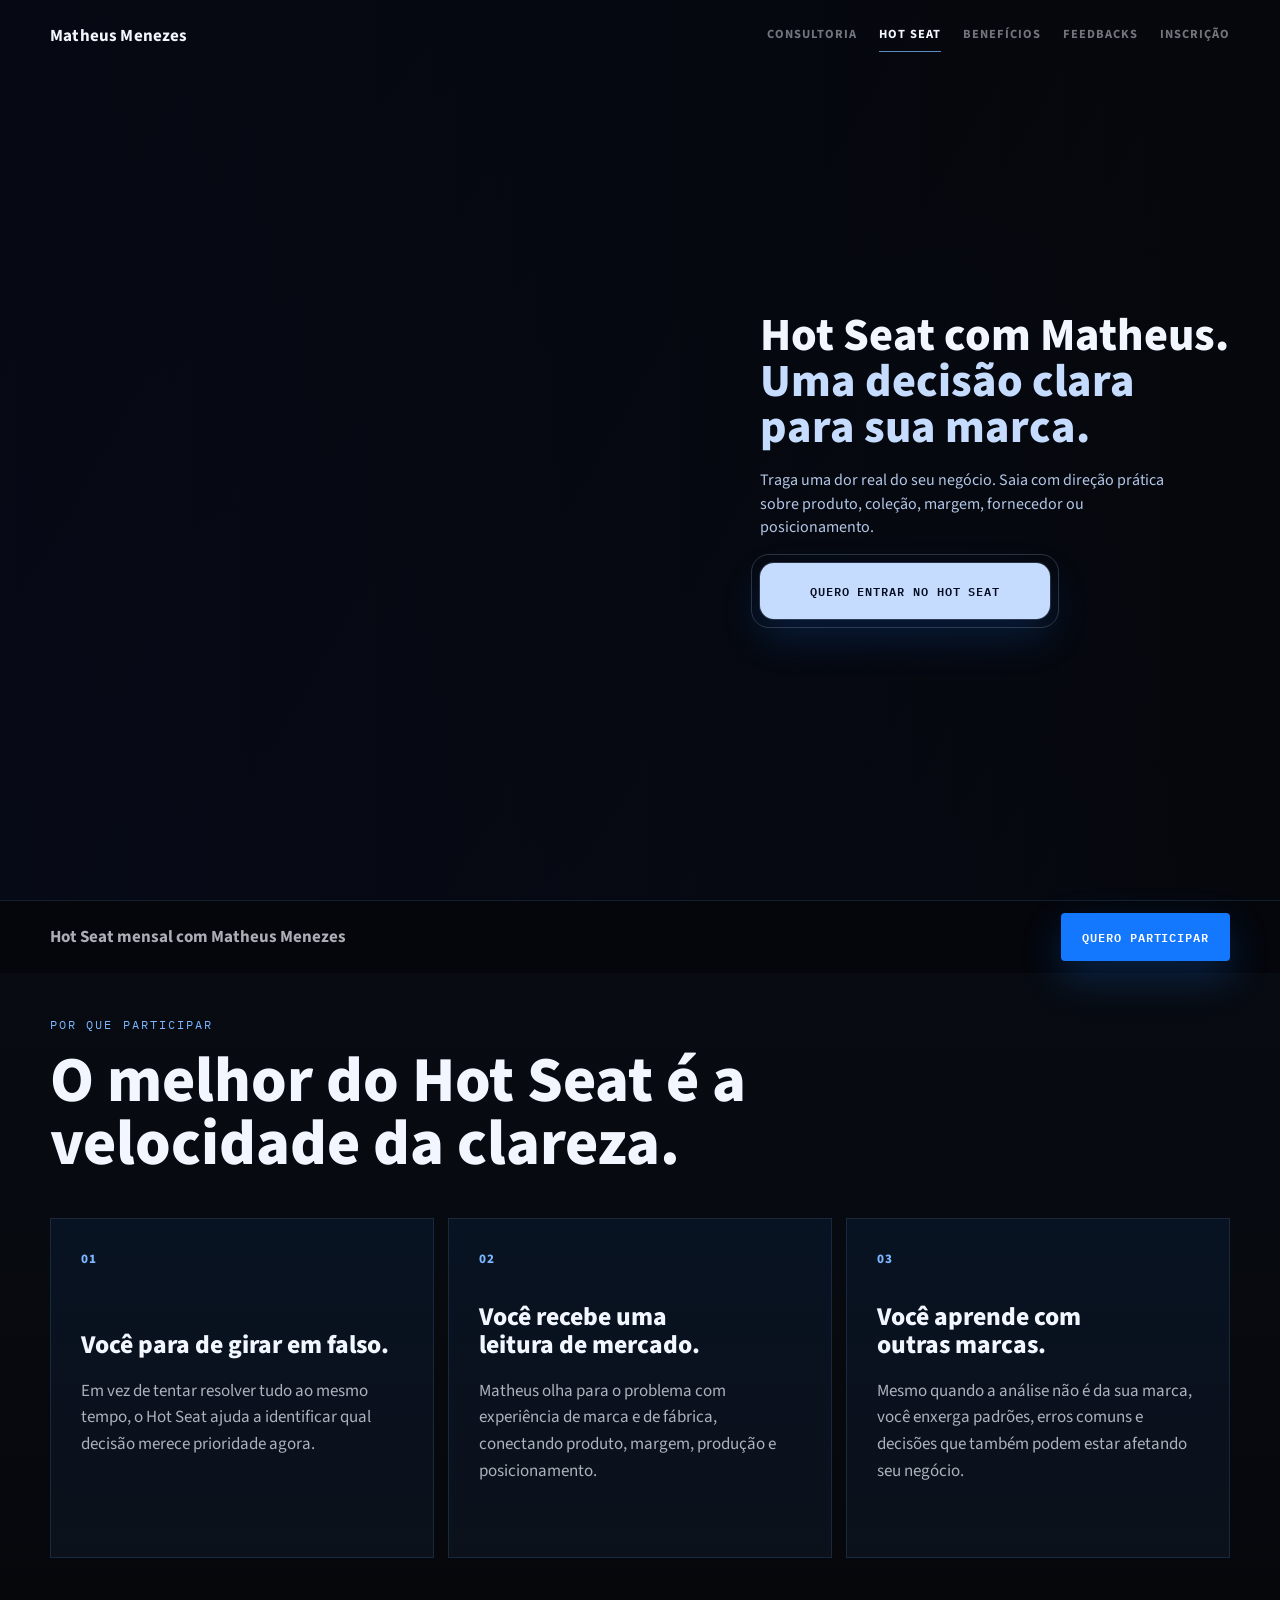
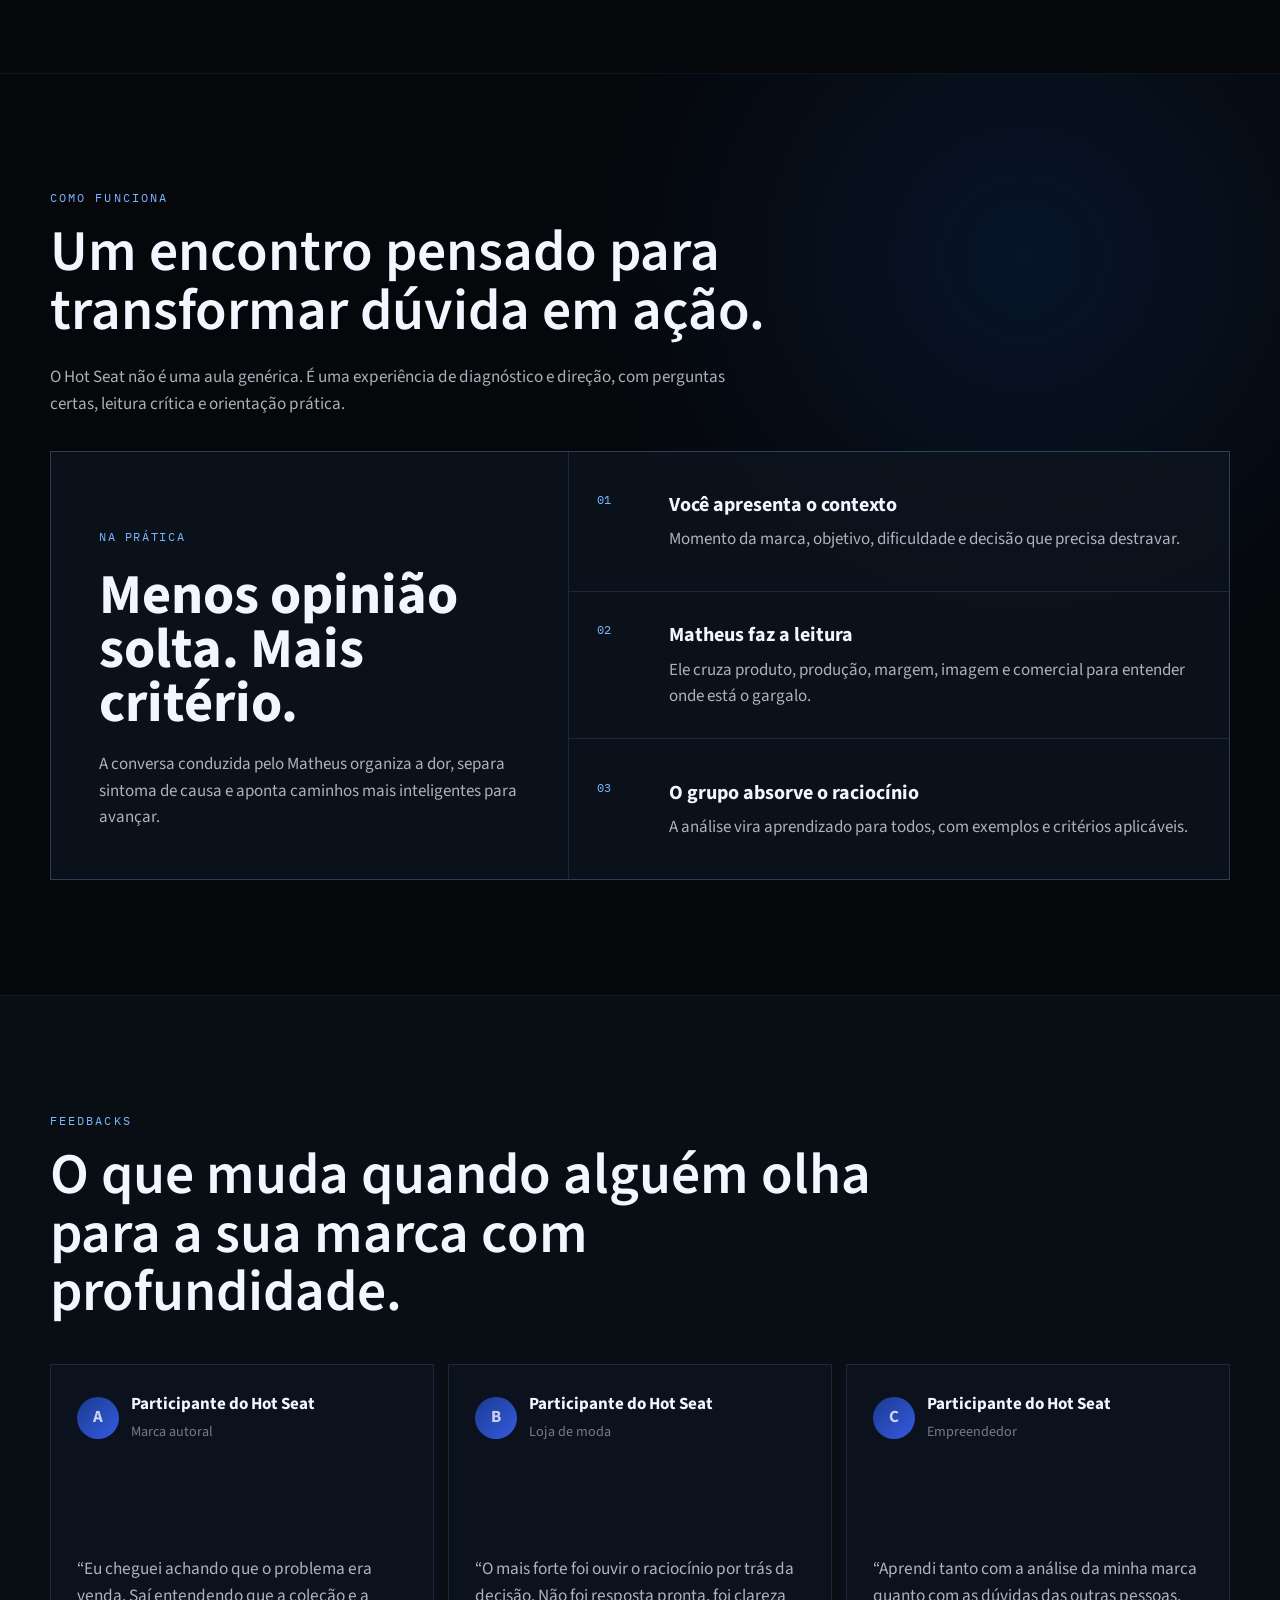
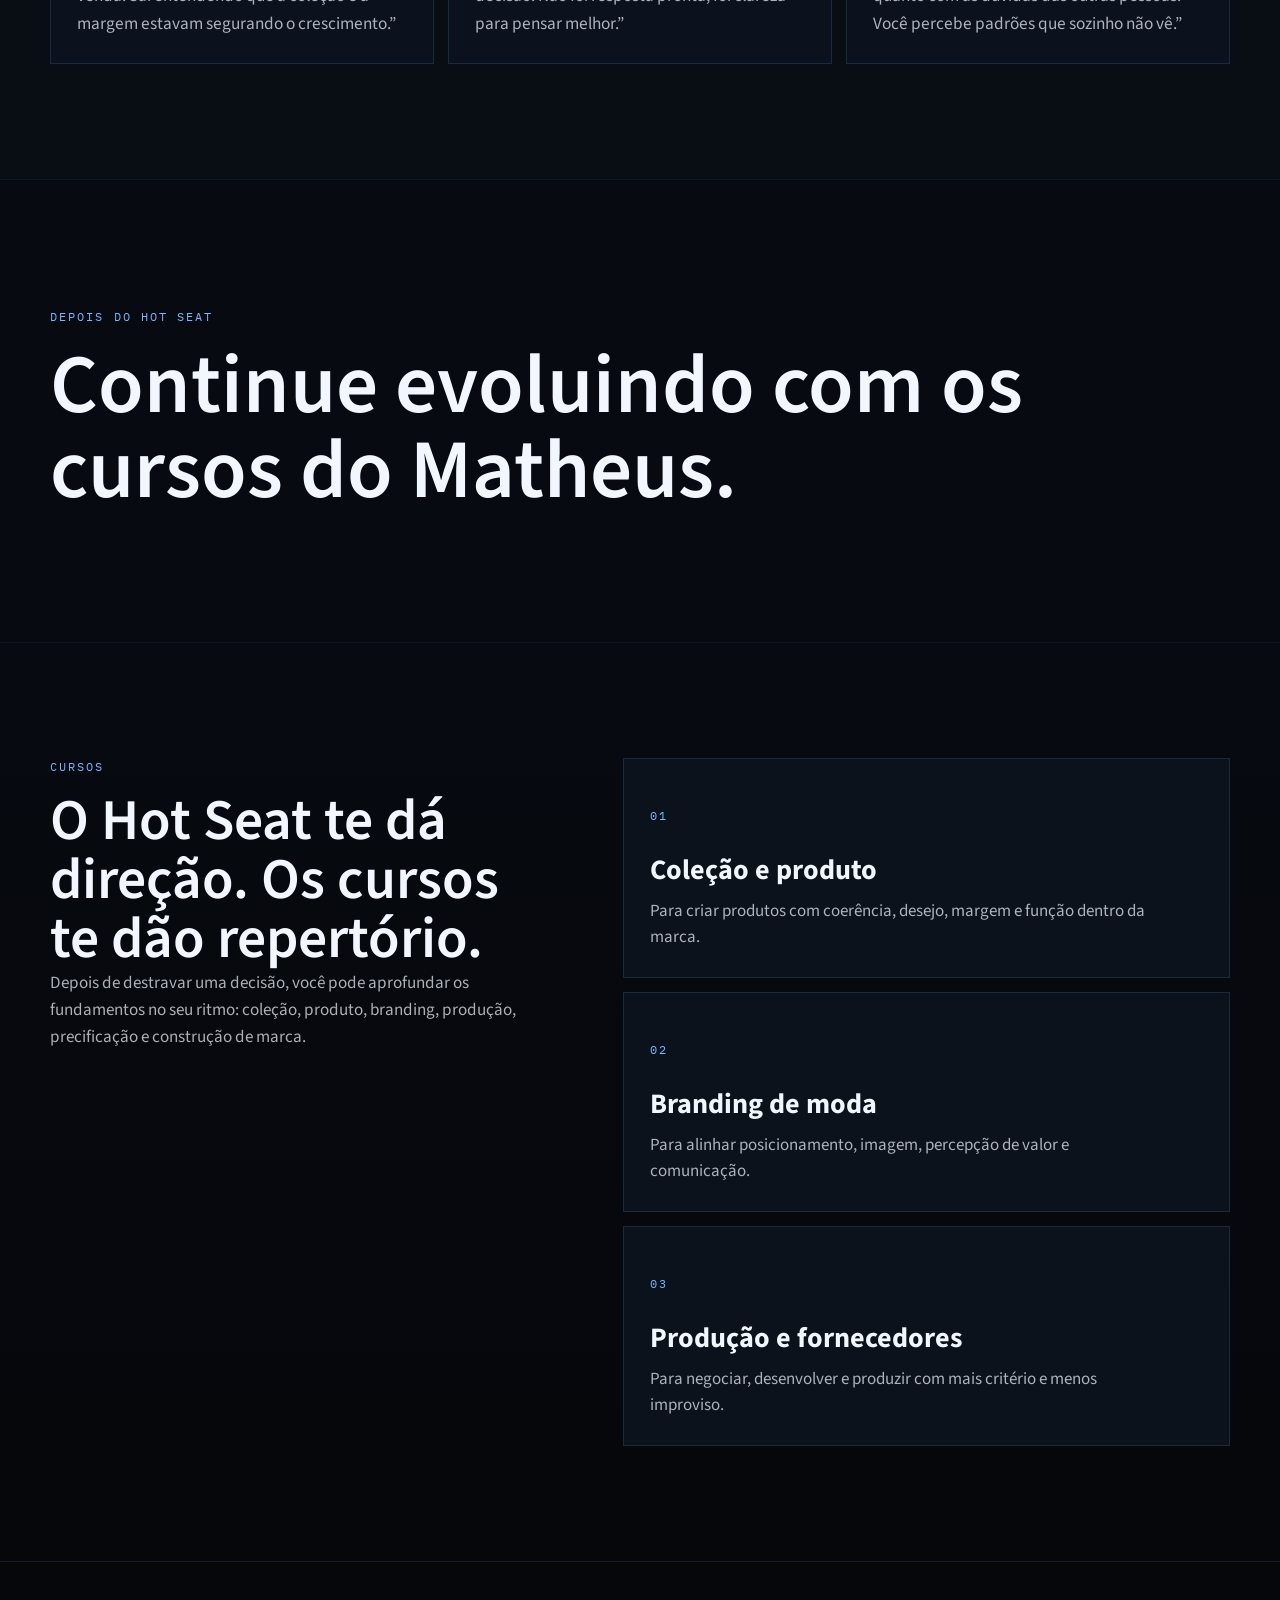
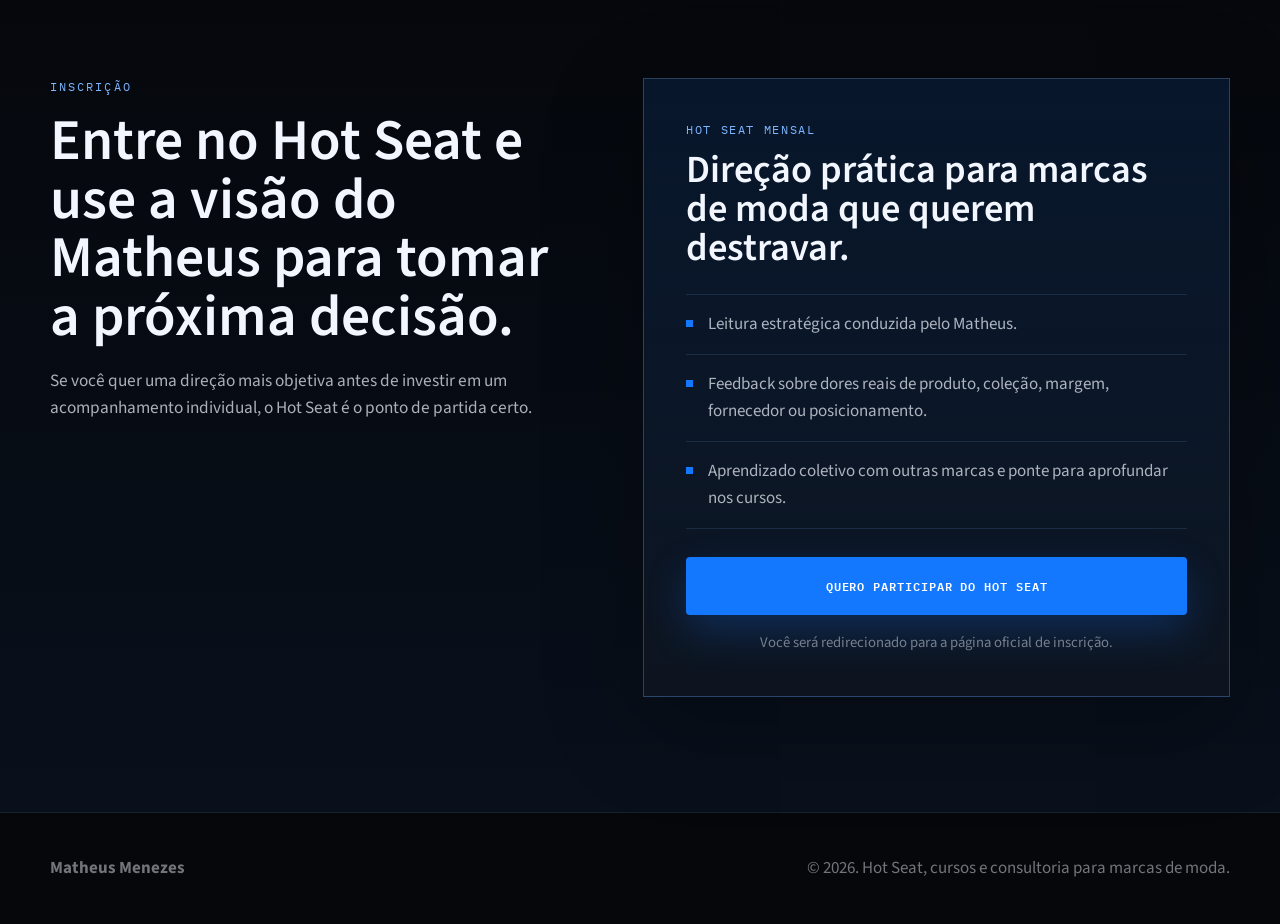
==== commit 21bf401b: "feat: reposiciona landing para consultoria" ====
--- a/hot-seat.html
+++ b/hot-seat.html
@@ -15,7 +15,7 @@
     <div class="container">
       <a class="brand" href="index.html">Matheus Menezes</a>
       <ul class="nav-links">
-        <li><a href="index.html" class="nav-link">Mentoria</a></li>
+        <li><a href="index.html" class="nav-link">Consultoria</a></li>
         <li><a href="#hot-seat" class="nav-link">Hot Seat</a></li>
         <li><a href="#beneficios" class="nav-link">Benefícios</a></li>
         <li><a href="#feedbacks" class="nav-link">Feedbacks</a></li>
@@ -35,7 +35,7 @@
     <div class="nav-drawer-panel">
       <button class="nav-drawer-close" id="navDrawerClose" aria-label="Fechar">x</button>
       <div class="nav-drawer-links">
-        <a href="index.html" class="nav-drawer-link">Mentoria</a>
+        <a href="index.html" class="nav-drawer-link">Consultoria</a>
         <a href="#hot-seat" class="nav-drawer-link">Hot Seat</a>
         <a href="#beneficios" class="nav-drawer-link">Benefícios</a>
         <a href="#feedbacks" class="nav-drawer-link">Feedbacks</a>
@@ -213,7 +213,7 @@
   <footer class="footer">
     <div class="container">
       <strong>Matheus Menezes</strong>
-      <span>&copy; 2026. Hot Seat, cursos e mentoria para marcas de moda.</span>
+      <span>&copy; 2026. Hot Seat, cursos e consultoria para marcas de moda.</span>
     </div>
   </footer>
 
--- a/css/consultoria.css
+++ b/css/consultoria.css
@@ -172,6 +172,11 @@
 .fit-strip > span { display: flex; align-items: center; padding: 20px; margin: 0; border-right: 1px solid var(--color-border); }
 .fit-strip p { color: var(--color-text-muted); padding: 20px; border-right: 1px solid var(--color-border); font-size: .95rem; }
 .fit-strip p:last-child { border-right: 0; }
+.fit-section { background: #070a10; }
+.fit-grid { display: grid; grid-template-columns: repeat(4, minmax(0, 1fr)); gap: 14px; margin-top: 42px; }
+.fit-card { min-height: 250px; padding: 26px; border: 1px solid var(--color-border); background: linear-gradient(180deg, rgba(123,182,255,.06), rgba(14,21,32,.82)); display: flex; flex-direction: column; justify-content: flex-end; }
+.fit-card span { color: var(--color-primary-light); font-family: var(--font-mono); font-size: .72rem; letter-spacing: .12em; text-transform: uppercase; margin-bottom: 22px; }
+.fit-card p { color: var(--color-text-muted); font-size: 1rem; line-height: 1.55; }
 .proof-section { background: #090d14; }
 .proof-copy { display: grid; gap: 24px; max-width: 680px; }
 .proof-slot { border: 1px dashed var(--color-border-strong); background: rgba(20,120,255,.04); min-height: 180px; display: grid; place-items: center; color: var(--color-text-dim); font-family: var(--font-mono); font-size: .78rem; letter-spacing: .1em; text-transform: uppercase; text-align: center; padding: 24px; }
@@ -234,6 +239,7 @@
 @media (max-width: 980px) {
   .hero-grid, .split, .about-grid, .timeline-layout, .method-panel, .faq-layout, .apply-grid, .final-grid { grid-template-columns: 1fr; }
   .why-grid, .reviews-grid { grid-template-columns: 1fr; }
+  .fit-grid { grid-template-columns: repeat(2, minmax(0, 1fr)); }
   .about-photo { min-height: 420px; max-width: 520px; }
   .hero { min-height: auto; }
   .hero::before { background: linear-gradient(180deg, rgba(6,9,23,.94) 0%, rgba(6,9,23,.7) 48%, rgba(6,9,23,.92) 100%); }
@@ -269,7 +275,7 @@
   .hot-seat-page .hero::before { background: linear-gradient(180deg, rgba(5,7,11,.32) 0%, rgba(5,7,11,.82) 58%, rgba(5,7,11,.94) 100%); }
   .hot-seat-page .hero-grid { justify-content: flex-start; min-height: 520px; }
   .hot-seat-page .hero-content { margin-left: 0; max-width: 390px; }
-  .dual-grid, .timeline-track, .fit-strip { grid-template-columns: 1fr; }
+  .dual-grid, .timeline-track, .fit-strip, .fit-grid { grid-template-columns: 1fr; }
   .about-stats { grid-template-columns: 1fr; }
   .about-content .btn-primary { width: 100%; min-width: 0; }
   .fit-strip p { border-right: 0; border-bottom: 1px solid var(--color-border); }
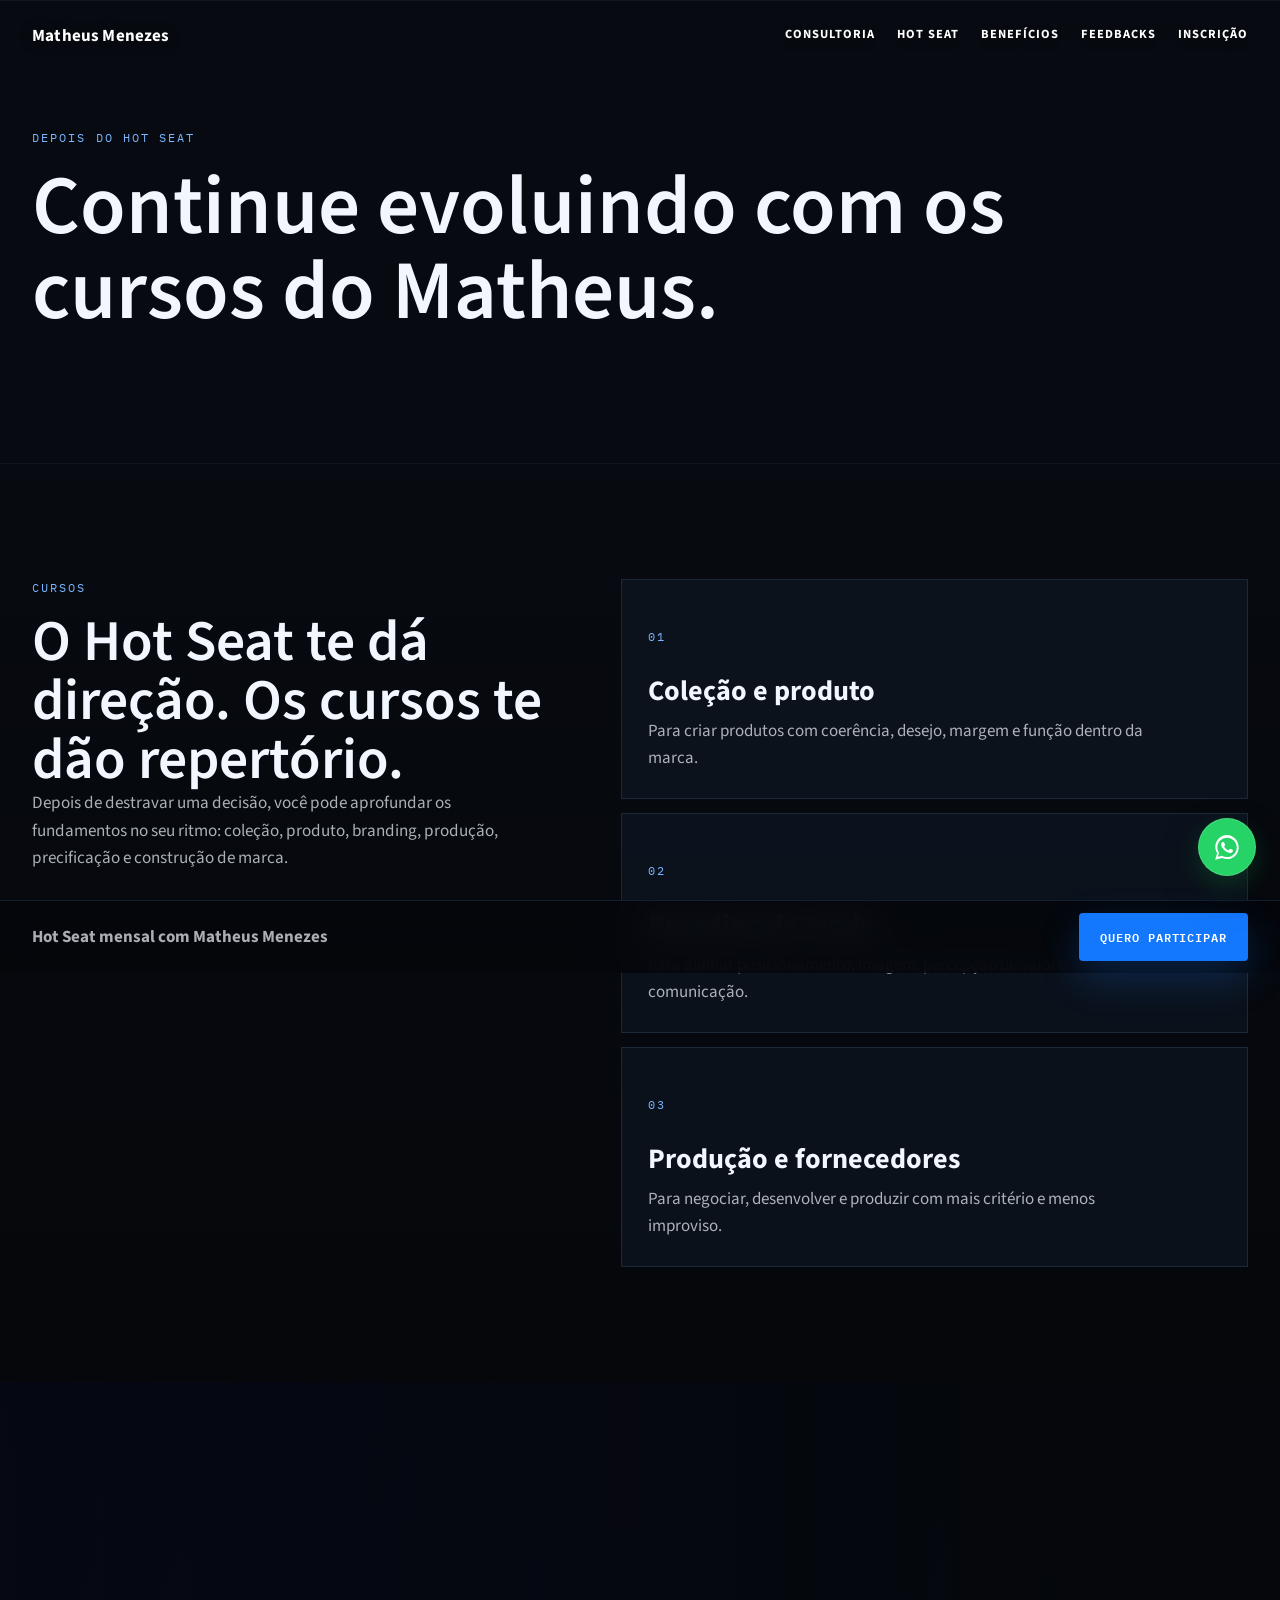
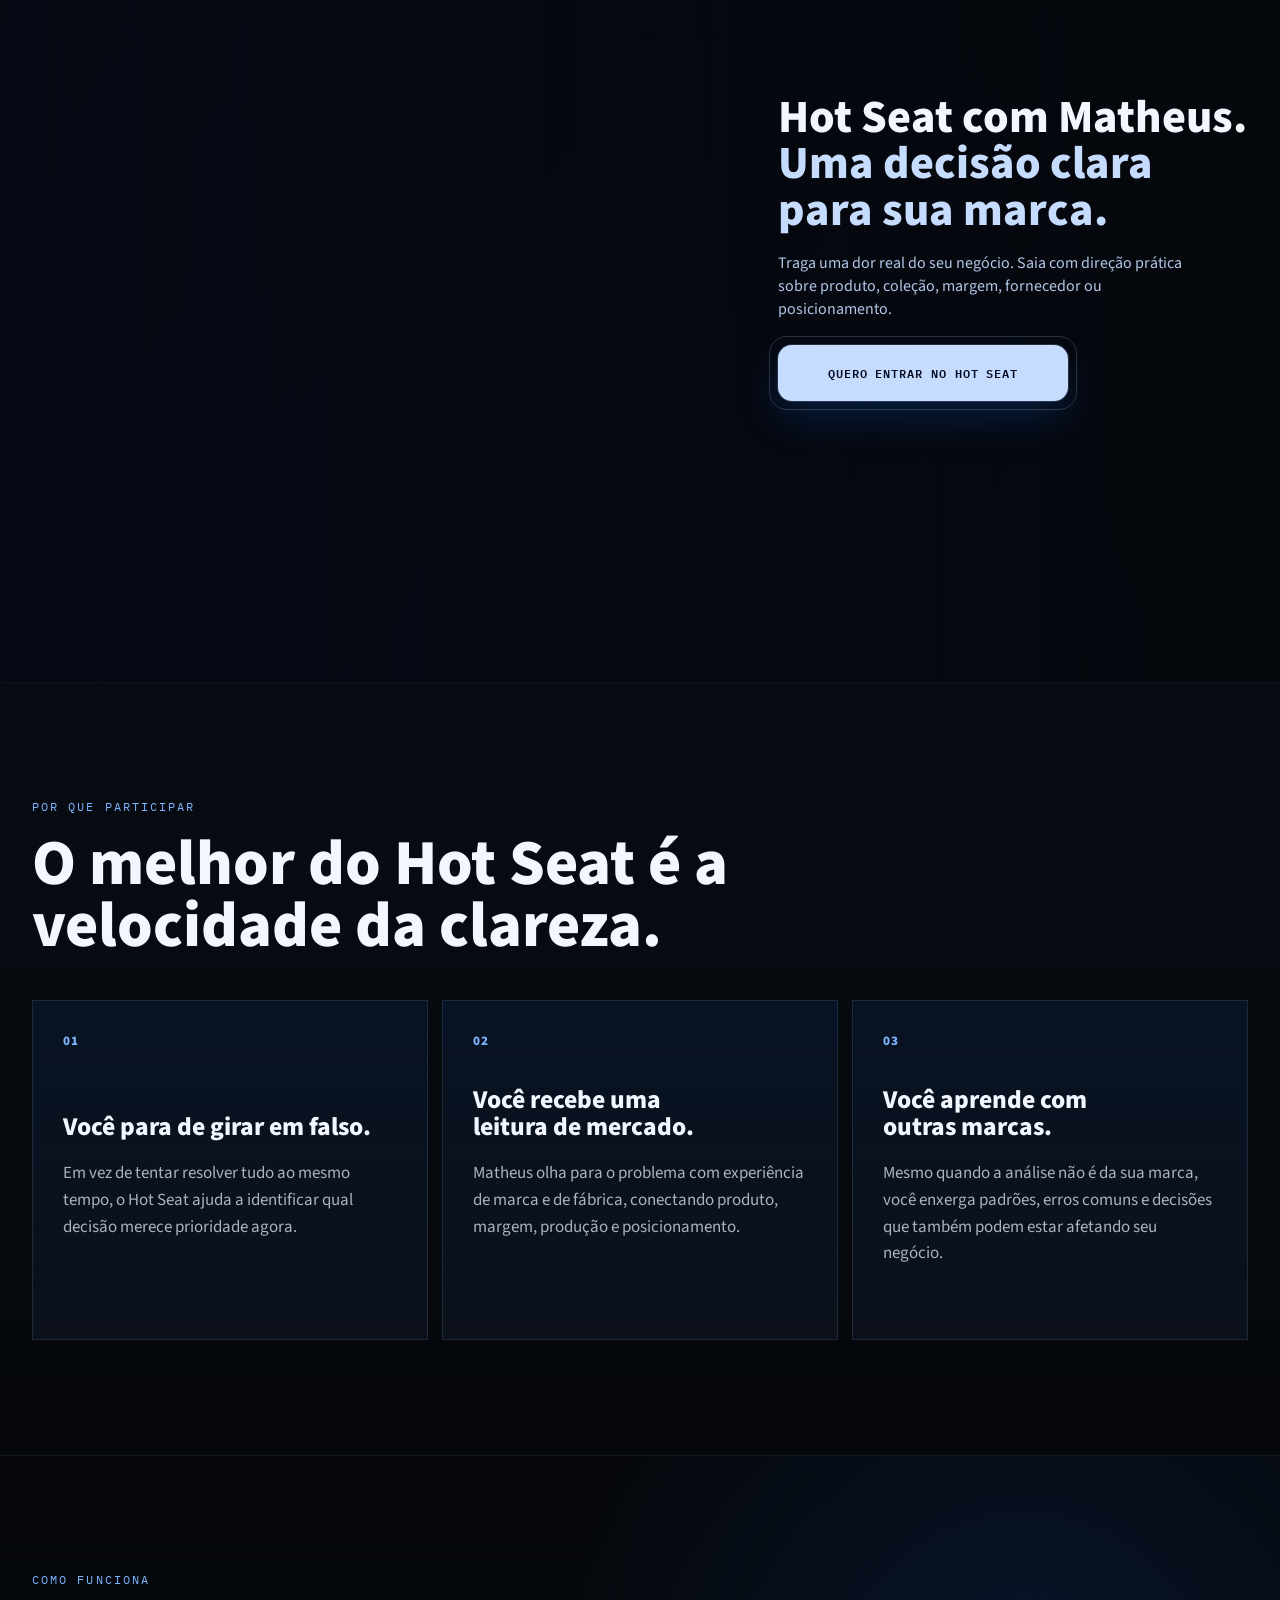
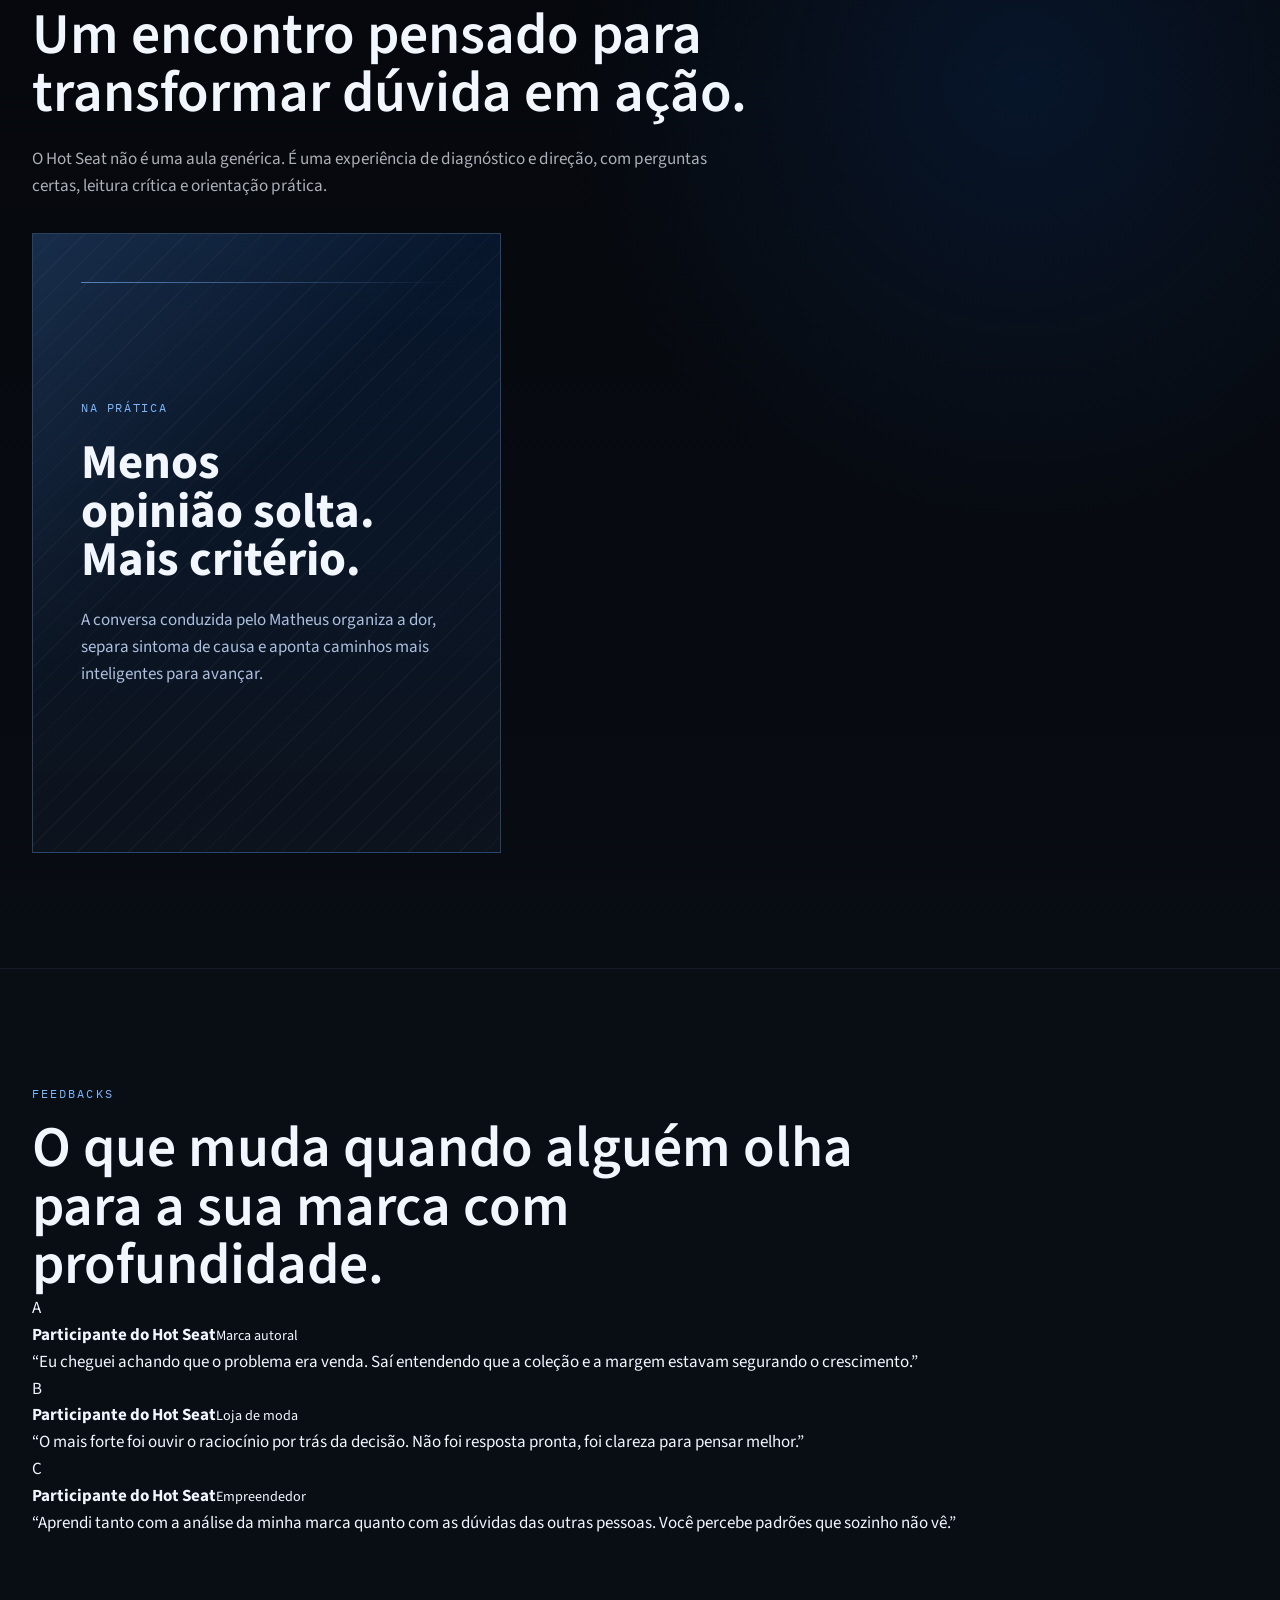
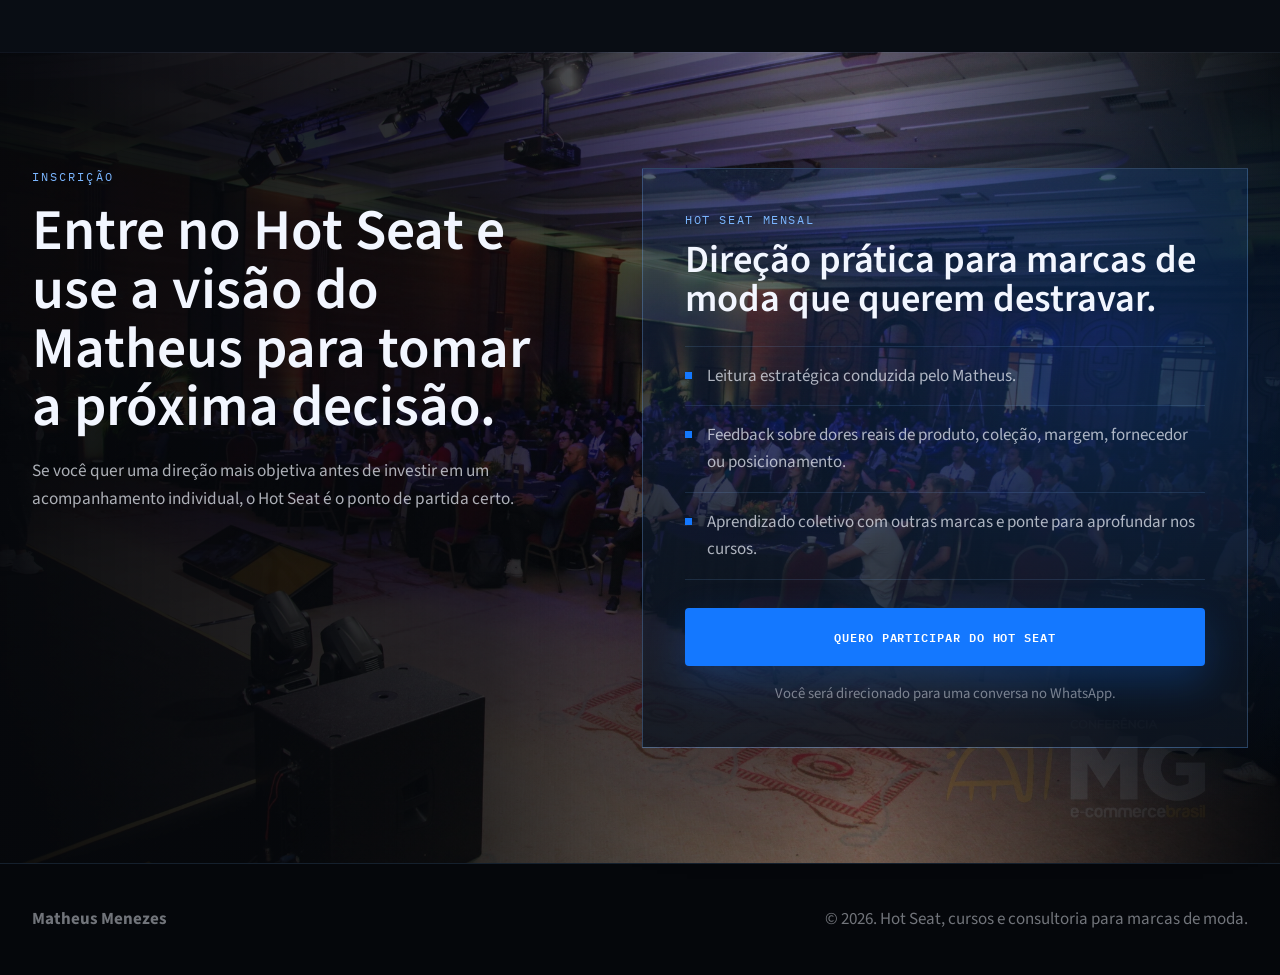
==== commit 032b8a3c: "feat: new version" ====
--- a/hot-seat.html
+++ b/hot-seat.html
@@ -5,6 +5,7 @@
   <meta name="viewport" content="width=device-width, initial-scale=1.0">
   <title>Hot Seat Mensal e Cursos | Matheus Menezes</title>
   <meta name="description" content="Hot Seat mensal com Matheus Menezes para donos de marcas de moda que precisam de direção prática, feedbacks e próximos passos claros.">
+  <link rel="icon" type="image/svg+xml" href="favicon.svg">
   <link rel="preconnect" href="https://fonts.googleapis.com">
   <link rel="preconnect" href="https://fonts.gstatic.com" crossorigin>
   <link href="https://fonts.googleapis.com/css2?family=Source+Sans+3:wght@400;500;600;700;800&amp;family=IBM+Plex+Mono:wght@500;600&amp;display=swap" rel="stylesheet">
@@ -51,6 +52,12 @@
     </div>
   </div>
 
+  <a class="whatsapp-float" href="https://wa.me/5531995624227?text=Ol%C3%A1%2C%20eu%20quero%20entender%20melhor%20como%20eu%20posso%20destravar%20a%20minha%20marca%20e%20vender%20mais" target="_blank" rel="noopener noreferrer" aria-label="Falar com Matheus no WhatsApp">
+    <svg viewBox="0 0 32 32" aria-hidden="true" focusable="false">
+      <path d="M16.02 4.8c-6.08 0-11.03 4.94-11.03 11.02 0 2.1.6 4.14 1.72 5.9L4.88 28l6.43-1.68a11 11 0 0 0 4.71 1.06c6.08 0 11.02-4.94 11.02-11.02S22.1 4.8 16.02 4.8Zm0 20.7c-1.55 0-3.07-.37-4.43-1.08l-.32-.17-3.82 1 1.02-3.7-.2-.35a9.06 9.06 0 0 1-1.4-4.84c0-5.03 4.1-9.13 9.15-9.13 5.04 0 9.14 4.1 9.14 9.13 0 5.04-4.1 9.14-9.14 9.14Zm5.02-6.84c-.27-.14-1.63-.8-1.88-.9-.25-.09-.43-.14-.62.14-.18.27-.7.9-.86 1.08-.16.18-.32.2-.6.07-.27-.14-1.16-.43-2.2-1.36a8.2 8.2 0 0 1-1.53-1.9c-.16-.27-.02-.42.12-.56.13-.12.28-.32.42-.48.14-.16.18-.27.27-.45.1-.18.05-.34-.02-.48-.07-.14-.62-1.5-.85-2.06-.22-.53-.45-.46-.62-.47h-.53c-.18 0-.48.07-.73.34-.25.28-.96.94-.96 2.29s.98 2.65 1.12 2.83c.14.18 1.93 2.95 4.68 4.13.65.28 1.16.45 1.56.58.65.2 1.25.18 1.72.1.52-.08 1.63-.66 1.86-1.31.23-.64.23-1.2.16-1.31-.07-.12-.25-.18-.53-.32Z"></path>
+    </svg>
+  </a>
+
   <main>
     <section class="hero" id="hot-seat">
       <div class="container hero-grid">
@@ -203,8 +210,8 @@
             <li>Feedback sobre dores reais de produto, coleção, margem, fornecedor ou posicionamento.</li>
             <li>Aprendizado coletivo com outras marcas e ponte para aprofundar nos cursos.</li>
           </ul>
-          <a class="btn btn-primary final-cta" href="https://pay.kiwify.com.br/SEU-LINK-AQUI" target="_blank" rel="noopener noreferrer">Quero participar do Hot Seat</a>
-          <p class="final-note">Você será redirecionado para a página oficial de inscrição.</p>
+          <a class="btn btn-primary final-cta" href="https://wa.me/5531995624227?text=Ol%C3%A1%2C%20eu%20quero%20entender%20melhor%20como%20eu%20posso%20destravar%20a%20minha%20marca%20e%20vender%20mais" target="_blank" rel="noopener noreferrer">Quero participar do Hot Seat</a>
+          <p class="final-note">Você será direcionado para uma conversa no WhatsApp.</p>
         </div>
       </div>
     </section>
--- a/css/consultoria.css
+++ b/css/consultoria.css
@@ -19,14 +19,24 @@
 }
 
 *, *::before, *::after { box-sizing: border-box; margin: 0; padding: 0; }
-html { scroll-behavior: smooth; -webkit-font-smoothing: antialiased; -moz-osx-font-smoothing: grayscale; }
-body { font-family: var(--font-body); color: var(--color-text); background: var(--color-bg); line-height: 1.58; font-size: 17px; }
+html { scroll-behavior: smooth; -webkit-font-smoothing: antialiased; -moz-osx-font-smoothing: grayscale; overflow-x: clip; }
+body { font-family: var(--font-body); color: var(--color-text); background: var(--color-bg); line-height: 1.58; font-size: 17px; overflow-x: clip; transition: transform .38s cubic-bezier(.22,1,.36,1); }
 body::before { content: ""; position: fixed; inset: 0; pointer-events: none; background: linear-gradient(90deg, rgba(20,120,255,.09), transparent 28%), radial-gradient(circle at 76% 8%, rgba(20,120,255,.18), transparent 30%); z-index: -1; }
 a { color: inherit; text-decoration: none; }
 button, input, textarea, select { font: inherit; }
 img, video, svg { display: block; max-width: 100%; }
 
-.container { width: min(1180px, calc(100% - 44px)); margin: 0 auto; }
+.container { width: min(1380px, calc(100% - 64px)); margin: 0 auto; }
+main { display: flex; flex-direction: column; }
+main > .hero { order: 1; }
+main > .why-section { order: 2; }
+main > .timeline-scroll { order: 3; }
+main > .method-section { order: 4; }
+main > .fit-section { order: 5; }
+main > .about-section { order: 6; }
+main > .reviews-section { order: 7; }
+main > .final-section { order: 8; }
+main > .opportunity-section { order: 9; }
 .section { padding: clamp(76px, 9vw, 126px) 0; border-top: 1px solid rgba(123,182,255,.08); }
 .eyebrow { font-family: var(--font-mono); color: var(--color-primary-light); font-size: .72rem; letter-spacing: .18em; text-transform: uppercase; margin-bottom: 16px; }
 .section-heading h2, .story-bridge h2, .apply-copy h2, .fit-intro h2, .hero h1 { font-family: var(--font-display); letter-spacing: 0; line-height: 1.02; font-weight: 600; }
@@ -42,10 +52,13 @@
 
 .navbar { position: fixed; inset: 0 0 auto; z-index: 50; border-bottom: 1px solid transparent; transition: background .2s ease, border-color .2s ease; }
 .navbar.scrolled { background: rgba(5, 7, 11, .9); backdrop-filter: blur(16px); border-color: var(--color-border); }
-.navbar .container { height: 72px; display: flex; align-items: center; justify-content: space-between; gap: 24px; }
+.navbar .container { height: 72px; display: flex; align-items: center; justify-content: space-between; gap: 24px; transition: height .2s ease; }
+.navbar.scrolled .container { height: 58px; }
 .brand { font-weight: 700; letter-spacing: .01em; }
 .nav-links { display: flex; align-items: center; gap: 22px; list-style: none; }
 .nav-link { position: relative; display: inline-flex; color: var(--color-text-dim); font-family: var(--font-body); font-size: .78rem; font-weight: 700; letter-spacing: .08em; text-transform: uppercase; overflow: hidden; padding-bottom: 7px; transition: color .2s ease; }
+.navbar:not(.scrolled) .brand,
+.navbar:not(.scrolled) .nav-link { color: #fff; text-shadow: 0 1px 12px rgba(0,0,0,.55); }
 .nav-link::after { content: ""; position: absolute; left: 0; bottom: 0; width: 100%; height: 1px; background: var(--color-primary-light); clip-path: inset(0 100% 0 0); animation: navUnderlineOut .34s ease forwards; }
 .nav-link:hover::after, .nav-link.active::after { animation: navUnderlineIn .34s ease forwards; }
 .nav-link:hover, .nav-link.active { color: var(--color-text); }
@@ -58,18 +71,24 @@
 .nav-drawer-close { margin-left: auto; display: flex; align-items: center; justify-content: center; width: 38px; height: 38px; color: var(--color-text); background: transparent; border: 1px solid var(--color-border); border-radius: 4px; }
 .nav-drawer-links { display: grid; gap: 18px; margin-top: 34px; }
 .nav-drawer-link { color: var(--color-text-muted); font-family: var(--font-body); font-size: 1.25rem; font-weight: 700; }
+.nav-drawer-cta { display: inline-flex; align-items: center; justify-content: center; min-height: 52px; margin-top: 18px; padding: 14px 16px; border-radius: 10px; background: #c6dcff; color: #080d22; font-family: var(--font-mono); font-size: .68rem; font-weight: 800; line-height: 1.35; letter-spacing: .07em; text-align: center; text-transform: uppercase; box-shadow: 0 18px 40px rgba(20,120,255,.18); }
 
 .sticky-bar { position: fixed; left: 0; right: 0; bottom: 0; z-index: 45; background: rgba(5, 7, 11, .92); backdrop-filter: blur(16px); border-top: 1px solid var(--color-border); transform: translateY(100%); transition: transform .25s ease; padding: 12px 0; }
 .sticky-bar.visible { transform: translateY(0); }
 .sticky-bar .container { display: flex; align-items: center; justify-content: space-between; gap: 18px; }
 .sticky-bar-text { font-weight: 700; color: var(--color-text-muted); }
-
-.hero { position: relative; min-height: 100vh; padding: 104px 0 72px; display: flex; align-items: center; overflow: hidden; background: repeating-linear-gradient(135deg, transparent, transparent 76px, rgba(123,182,255,.025) 77px), linear-gradient(120deg, #060917 0%, #080d22 56%, #101b46 100%); }
+.whatsapp-float { position: fixed; right: 24px; bottom: 24px; z-index: 56; width: 58px; height: 58px; display: grid; place-items: center; color: #fff; background: #25d366; border: 1px solid rgba(255,255,255,.16); border-radius: 50%; box-shadow: 0 18px 40px rgba(0,0,0,.32), 0 10px 24px rgba(37,211,102,.22); transition: bottom .25s ease, transform .2s ease, background .2s ease, box-shadow .2s ease; }
+.sticky-bar.visible + .whatsapp-float { bottom: 92px; }
+.whatsapp-float:hover { background: #1ebe5d; transform: translateY(-2px); box-shadow: 0 22px 48px rgba(0,0,0,.36), 0 12px 28px rgba(37,211,102,.28); }
+.whatsapp-float:focus-visible { outline: 3px solid rgba(198,220,255,.7); outline-offset: 4px; }
+.whatsapp-float svg { width: 34px; height: 34px; fill: currentColor; }
+
+.hero { position: relative; min-height: 100vh; padding: 104px 0 72px; display: flex; align-items: center; overflow: hidden; background: url('../images/fabric.webp') center 30% / cover no-repeat, linear-gradient(120deg, #060917 0%, #080d22 56%, #101b46 100%); }
 .hero::before { content: ""; position: absolute; inset: 0; background: linear-gradient(90deg, rgba(6,9,23,.96) 0%, rgba(6,9,23,.82) 34%, rgba(6,9,23,.34) 58%, rgba(6,9,23,.68) 100%); z-index: 1; pointer-events: none; }
-.hero-portrait { position: absolute; top: 15%; bottom: 0; left: 36%; width: min(520px, 34vw); background: linear-gradient(180deg, rgba(123,182,255,.09), rgba(10,16,42,.68)); display: flex; align-items: center; justify-content: center; color: rgba(242,246,255,.16); font-family: var(--font-mono); font-size: .75rem; z-index: 0; }
+.hero-portrait { display: none; }
 .hero-portrait::before { content: ""; position: absolute; inset: 0; background: radial-gradient(circle at 46% 18%, rgba(123,182,255,.18), transparent 30%), linear-gradient(90deg, rgba(6,9,23,.4), transparent 52%, rgba(6,9,23,.22)); }
 .hero-portrait span { position: relative; }
-.hero-grid { position: relative; z-index: 2; display: grid; grid-template-columns: minmax(0, 520px) minmax(420px, 480px); gap: clamp(70px, 12vw, 170px); align-items: center; }
+.hero-grid { position: relative; z-index: 2; display: grid; grid-template-columns: minmax(0, 520px) minmax(420px, 480px); justify-content: space-between; gap: clamp(150px, 16vw, 260px); align-items: center; }
 .hero-content { max-width: 520px; }
 .hero .eyebrow { display: none; }
 .hero h1 { font-family: var(--font-body); font-size: clamp(2.45rem, 3.15vw, 3.35rem); font-weight: 800; line-height: 1.08; max-width: 560px; text-wrap: balance; }
@@ -101,18 +120,20 @@
 .story-bridge { padding: clamp(68px, 10vw, 150px) 0; border-top: 1px solid rgba(123,182,255,.08); background: #070a10; }
 .story-bridge span { display: block; color: var(--color-primary-light); font-family: var(--font-mono); font-size: .72rem; letter-spacing: .18em; text-transform: uppercase; margin-bottom: 18px; }
 .story-bridge h2 { font-size: clamp(2.6rem, 6.5vw, 6.8rem); max-width: 1080px; }
-.about-section { background: #070a10; }
-.about-grid { display: grid; grid-template-columns: minmax(280px, 430px) minmax(0, 1fr); gap: clamp(42px, 8vw, 104px); align-items: center; }
+.about-section { position: relative; overflow: hidden; border-top: 0; background: linear-gradient(90deg, rgba(5,7,11,.96) 0%, rgba(5,7,11,.78) 42%, rgba(5,7,11,.18) 68%, rgba(5,7,11,0) 100%), url('../images/mg-commerce.webp') center 38% / cover no-repeat, #070a10; }
+.about-grid { position: relative; z-index: 1; display: grid; grid-template-columns: minmax(0, 760px) minmax(0, 1fr); gap: clamp(42px, 8vw, 104px); align-items: center; }
 .about-photo { min-height: 560px; border: 1px solid var(--color-border-strong); background: linear-gradient(145deg, rgba(123,182,255,.12), rgba(20,120,255,.04)), repeating-linear-gradient(45deg, rgba(255,255,255,.035), rgba(255,255,255,.035) 1px, transparent 1px, transparent 18px), #111936; display: flex; align-items: center; justify-content: center; color: rgba(198,220,255,.45); font-family: var(--font-mono); font-size: .8rem; box-shadow: 0 30px 90px rgba(0,0,0,.32); }
-.about-content { max-width: 680px; }
+.about-content { max-width: 760px; }
 .about-content h2 { font-family: var(--font-body); font-size: clamp(2.4rem, 4vw, 4rem); line-height: 1.02; font-weight: 800; margin-bottom: 26px; }
 .about-content h2::first-line { color: var(--color-text); }
 .about-copy { display: grid; gap: 20px; color: rgba(198,220,255,.82); font-size: 1.1rem; line-height: 1.65; }
 .about-copy strong { color: var(--color-text); font-weight: 800; }
 .about-stats { display: grid; grid-template-columns: repeat(3, minmax(0, 1fr)); gap: 14px; margin: 30px 0 28px; }
-.about-stats div { border: 1px solid rgba(123,182,255,.22); background: rgba(20,120,255,.12); padding: 20px 18px; text-align: center; }
-.about-stats strong { display: block; color: #c6dcff; font-family: var(--font-body); font-size: 2rem; line-height: 1; font-weight: 800; }
-.about-stats span { display: block; margin-top: 8px; color: var(--color-text-dim); font-family: var(--font-mono); font-size: .7rem; letter-spacing: .1em; text-transform: uppercase; }
+.about-stats div { border: 1px solid rgba(123,182,255,.22); background: rgba(20,120,255,.12); padding: 18px; text-align: left; }
+.about-stats div > span { display: block; color: var(--color-text); font-family: var(--font-mono); font-size: .72rem; font-weight: 800; letter-spacing: .08em; text-transform: uppercase; }
+.about-stats strong { display: block; margin-top: 8px; color: #c6dcff; font-family: var(--font-body); font-size: 1.05rem; line-height: 1; font-weight: 800; }
+.about-stats [data-count] { display: inline; color: inherit; font: inherit; letter-spacing: 0; text-transform: none; }
+.about-stats small { display: block; margin-top: 8px; color: var(--color-text-muted); font-size: .84rem; line-height: 1.35; }
 .about-content .btn-primary { min-width: 270px; background: #c6dcff; color: #080d22; box-shadow: 0 18px 50px rgba(20,120,255,.18); }
 .about-content .btn-primary:hover { background: #e1ecff; color: #080d22; }
 
@@ -131,8 +152,8 @@
 .course-card h3 { font-family: var(--font-display); font-size: clamp(1.45rem, 2.2vw, 2rem); line-height: 1.08; margin-bottom: 12px; }
 .course-card p { color: var(--color-text-muted); max-width: 520px; }
 
-.timeline-scroll { position: relative; height: 350vh; background: var(--color-bg); border-block: 1px solid var(--color-border); }
-.timeline-pin { position: sticky; top: 0; min-height: 100vh; display: flex; align-items: center; overflow: hidden; padding: 96px 0 64px; }
+.timeline-scroll { position: relative; height: var(--timeline-scroll-height, 100vh); background: var(--color-bg); border-block: 1px solid var(--color-border); }
+.timeline-pin { position: sticky; top: 0; height: 100vh; display: flex; align-items: center; overflow: hidden; padding: 96px 0 112px; }
 .timeline-layout { display: block; }
 .timeline-intro { max-width: 760px; margin-bottom: 34px; }
 .timeline-intro h2 { font-family: var(--font-display); font-size: clamp(2.1rem, 3.4vw, 3.6rem); line-height: 1; }
@@ -153,41 +174,65 @@
 .dual-card h3 { font-family: var(--font-display); font-size: clamp(1.6rem, 3vw, 2.6rem); line-height: 1.02; margin-bottom: 18px; }
 .dual-card p { color: var(--color-text-muted); max-width: 520px; }
 
-.method-section { background: radial-gradient(circle at 80% 20%, rgba(20,120,255,.12), transparent 34%), var(--color-bg); }
+.method-section { background: radial-gradient(circle at 80% 20%, rgba(20,120,255,.12), transparent 34%), linear-gradient(180deg, #05070b, #080c13); }
 .method-layout { display: grid; gap: 34px; }
 .method-heading { max-width: 900px; }
 .method-heading p { margin-top: 22px; max-width: 680px; }
-.method-panel { display: grid; grid-template-columns: .88fr 1.12fr; border: 1px solid var(--color-border-strong); background: rgba(14,21,32,.72); }
-.method-panel-main { min-height: 420px; padding: clamp(28px, 4vw, 48px); display: flex; flex-direction: column; justify-content: flex-end; border-right: 1px solid var(--color-border); }
+.method-panel { display: grid; grid-template-columns: minmax(360px, .78fr) minmax(0, 1.22fr); gap: 14px; align-items: start; }
+.method-panel-main { position: sticky; top: 92px; min-height: min(620px, calc(100vh - 124px)); padding: clamp(28px, 4vw, 48px); display: flex; flex-direction: column; justify-content: center; border: 1px solid var(--color-border-strong); background: linear-gradient(180deg, rgba(20,120,255,.13), rgba(14,21,32,.82)); overflow: hidden; isolation: isolate; }
+.method-panel-main::before { content: ""; position: absolute; inset: 0; z-index: -1; background: linear-gradient(135deg, rgba(123,182,255,.14), transparent 42%), repeating-linear-gradient(135deg, rgba(255,255,255,.035), rgba(255,255,255,.035) 1px, transparent 1px, transparent 18px); }
+.method-panel-main::after { content: ""; position: absolute; left: clamp(28px, 4vw, 48px); right: clamp(28px, 4vw, 48px); top: clamp(28px, 4vw, 48px); height: 1px; background: linear-gradient(90deg, var(--color-primary-light), transparent); opacity: .64; }
 .method-panel-main span, .fit-strip > span { color: var(--color-primary-light); font-family: var(--font-mono); font-size: .72rem; letter-spacing: .14em; text-transform: uppercase; margin-bottom: 22px; }
-.method-panel-main h3 { font-family: var(--font-display); font-size: clamp(2rem, 4.4vw, 4.6rem); line-height: .96; max-width: 560px; margin-bottom: 20px; }
-.method-panel-main p { color: var(--color-text-muted); max-width: 540px; }
-.method-steps { display: grid; grid-template-columns: 1fr; }
-.method-steps article { min-height: 140px; padding: 28px; display: grid; grid-template-columns: 54px 1fr; column-gap: 18px; align-content: center; border-bottom: 1px solid var(--color-border); }
-.method-steps article:last-child { border-bottom: 0; }
-.method-steps article span { grid-row: span 2; color: var(--color-primary-light); font-family: var(--font-mono); font-size: .78rem; }
-.method-steps article strong { font-family: var(--font-display); font-size: 1.25rem; }
-.method-steps article p { color: var(--color-text-muted); margin-top: 5px; }
+.method-panel-main h3 { font-family: var(--font-display); font-size: clamp(2rem, 3.8vw, 4.15rem); line-height: 1; max-width: 620px; margin-bottom: 22px; text-wrap: balance; }
+.method-panel-main p { color: rgba(198,220,255,.86); max-width: 540px; }
+.method-steps { display: grid; grid-template-columns: 1fr; gap: 14px; align-content: stretch; }
+.method-steps article { --method-card-progress: 0; position: relative; min-height: clamp(168px, 18vh, 220px); padding: 28px 30px; display: grid; grid-template-columns: 46px 1fr; column-gap: 18px; align-content: center; border: 1px solid var(--color-border); background: linear-gradient(90deg, rgba(20,120,255,.13), rgba(14,21,32,.86) 42%, rgba(14,21,32,.7)); opacity: var(--method-card-progress); transform: translateX(calc((1 - var(--method-card-progress)) * 72px)); overflow: hidden; will-change: opacity, transform; transition: border-color .2s ease, box-shadow .2s ease; }
+.method-steps article::after { content: ""; position: absolute; inset: 0 auto 0 0; width: calc(3px + (var(--method-card-progress) * 5px)); background: var(--color-primary); opacity: calc(.28 + (var(--method-card-progress) * .62)); }
+.method-steps article.is-filled { border-color: var(--color-border-strong); box-shadow: 0 18px 46px rgba(0,0,0,.24); }
+.method-steps article span { grid-row: span 2; width: 34px; height: 34px; display: grid; place-items: center; color: #080d22; background: #c6dcff; border-radius: 50%; font-family: var(--font-mono); font-size: .68rem; font-weight: 800; letter-spacing: 0; }
+.method-steps article strong { font-family: var(--font-display); font-size: clamp(1.14rem, 1.45vw, 1.36rem); line-height: 1.12; }
+.method-steps article p { color: var(--color-text-muted); margin-top: 6px; max-width: 760px; }
 .fit-strip { display: grid; grid-template-columns: 170px repeat(4, 1fr); gap: 0; border: 1px solid var(--color-border); background: rgba(5,7,11,.62); }
 .fit-strip > span { display: flex; align-items: center; padding: 20px; margin: 0; border-right: 1px solid var(--color-border); }
 .fit-strip p { color: var(--color-text-muted); padding: 20px; border-right: 1px solid var(--color-border); font-size: .95rem; }
 .fit-strip p:last-child { border-right: 0; }
 .fit-section { background: #070a10; }
-.fit-grid { display: grid; grid-template-columns: repeat(4, minmax(0, 1fr)); gap: 14px; margin-top: 42px; }
-.fit-card { min-height: 250px; padding: 26px; border: 1px solid var(--color-border); background: linear-gradient(180deg, rgba(123,182,255,.06), rgba(14,21,32,.82)); display: flex; flex-direction: column; justify-content: flex-end; }
+.fit-intro h2 { max-width: 980px; font-weight: 800; }
+.fit-intro .fit-headline { margin-top: 18px; max-width: 760px; color: var(--color-text); font-size: clamp(1.12rem, 1.45vw, 1.35rem); font-weight: 700; line-height: 1.45; }
+.fit-subheadline { margin-top: 10px; max-width: 760px; color: var(--color-text-muted); font-size: 1.07rem; line-height: 1.55; }
+.fit-grid { display: grid; grid-template-columns: repeat(3, minmax(0, 1fr)); gap: 14px; margin-top: 42px; }
+.fit-card { min-height: 180px; padding: 26px; border: 1px solid var(--color-border); background: linear-gradient(180deg, rgba(123,182,255,.06), rgba(14,21,32,.82)); display: flex; flex-direction: column; justify-content: center; }
 .fit-card span { color: var(--color-primary-light); font-family: var(--font-mono); font-size: .72rem; letter-spacing: .12em; text-transform: uppercase; margin-bottom: 22px; }
 .fit-card p { color: var(--color-text-muted); font-size: 1rem; line-height: 1.55; }
 .proof-section { background: #090d14; }
 .proof-copy { display: grid; gap: 24px; max-width: 680px; }
 .proof-slot { border: 1px dashed var(--color-border-strong); background: rgba(20,120,255,.04); min-height: 180px; display: grid; place-items: center; color: var(--color-text-dim); font-family: var(--font-mono); font-size: .78rem; letter-spacing: .1em; text-transform: uppercase; text-align: center; padding: 24px; }
 .reviews-section { background: #090d14; }
-.reviews-grid { display: grid; grid-template-columns: repeat(3, minmax(0, 1fr)); gap: 14px; margin-top: 42px; }
-.review-card { min-height: 300px; padding: 26px; border: 1px solid var(--color-border); background: rgba(14,21,32,.76); display: flex; flex-direction: column; justify-content: space-between; }
-.review-user { display: flex; align-items: center; gap: 12px; }
-.review-user span { width: 42px; height: 42px; border-radius: 50%; background: linear-gradient(135deg, #1b3b92, #345be0); display: grid; place-items: center; font-weight: 700; color: rgba(255,255,255,.76); }
-.review-user strong { display: block; color: var(--color-text); font-weight: 700; }
-.review-user small { color: var(--color-text-dim); }
-.review-card p { color: var(--color-text-muted); font-size: 1.08rem; margin-top: 28px; }
+.reviews-phone-wrap { --phone-width: clamp(260px, 21vw, 330px); --phone-pad: 8px; --phone-height: calc(var(--phone-width) * 932 / 430); --screen-width: calc(var(--phone-width) - (var(--phone-pad) * 2)); --screen-height: calc(var(--phone-height) - (var(--phone-pad) * 2)); --carousel-gap: clamp(22px, 4.8vw, 82px); position: relative; width: 100vw; min-height: calc(var(--phone-height) + 56px); left: 50%; display: grid; place-items: center; margin-top: 40px; margin-left: -50vw; overflow: hidden; }
+.ratings-mega-viewport { position: absolute; inset: 0; display: flex; align-items: center; overflow: hidden; }
+.ratings-mega-track { display: flex; align-items: center; gap: var(--carousel-gap); will-change: transform; transition: transform .82s cubic-bezier(.22,1,.36,1); }
+.ratings-mega-track.no-transition { transition: none; }
+.ratings-mega-slide { flex: 0 0 var(--screen-width); width: var(--screen-width); height: var(--screen-height); overflow: hidden; border: 1px solid rgba(123,182,255,.16); border-radius: 12px; background: rgba(14,21,32,.74); box-shadow: 0 22px 62px rgba(0,0,0,.26); opacity: .34; transform: scale(.88); filter: blur(2px); transition: opacity .82s ease, transform .82s cubic-bezier(.22,1,.36,1), filter .82s ease, border-radius .82s ease; }
+.ratings-mega-slide.is-neighbor { opacity: .9; transform: scale(.96); filter: blur(0); }
+.ratings-mega-slide.is-active { opacity: 1; transform: scale(1); filter: blur(0); border-color: transparent; border-radius: 38px; box-shadow: none; }
+.ratings-mega-slide img { width: 100%; height: 100%; object-fit: cover; object-position: top center; }
+.iphone-mock { position: relative; z-index: 3; width: var(--phone-width); height: var(--phone-height); border: var(--phone-pad) solid #11151c; border-radius: 46px; background: transparent; box-shadow: 0 34px 90px rgba(0,0,0,.52), 0 0 0 2px rgba(255,255,255,.16), inset 0 0 0 1px rgba(255,255,255,.08), inset 0 0 0 3px rgba(0,0,0,.72); pointer-events: none; }
+.iphone-mock::before { content: ""; position: absolute; inset: calc(var(--phone-pad) * -1 + 4px); border-radius: 41px; border: 1px solid rgba(255,255,255,.12); pointer-events: none; }
+.iphone-side-button { position: absolute; width: 4px; background: linear-gradient(180deg, #6d7481, #161a20); border-radius: 6px; }
+.iphone-side-button-left { left: -3px; top: 148px; height: 78px; }
+.iphone-side-button-right { right: -3px; top: 202px; height: 110px; }
+.iphone-screen-frame { width: 100%; height: 100%; border-radius: 38px; background: transparent; }
+.iphone-island { position: absolute; top: 12px; left: 50%; z-index: 6; width: 90px; height: 26px; transform: translateX(-50%); border-radius: 999px; background: #05070b; box-shadow: inset 0 0 0 1px rgba(255,255,255,.06), 0 8px 20px rgba(0,0,0,.26); }
+.ratings-arrow { position: absolute; top: 50%; z-index: 7; width: 46px; height: 46px; display: grid; place-items: center; color: var(--color-text); background: rgba(5,7,11,.82); border: 1px solid var(--color-border-strong); border-radius: 50%; cursor: pointer; transform: translateY(-50%); box-shadow: 0 16px 38px rgba(0,0,0,.32); transition: background .2s ease, border-color .2s ease, transform .2s ease; }
+.ratings-arrow:hover { background: rgba(14,21,32,.94); border-color: var(--color-primary-light); transform: translateY(-50%) scale(1.04); }
+.ratings-arrow:focus-visible { outline: 3px solid rgba(198,220,255,.72); outline-offset: 4px; }
+.ratings-arrow span { font-family: var(--font-mono); font-size: 1.6rem; font-weight: 800; line-height: 1; transform: translateY(-1px); }
+.ratings-arrow-prev { left: calc(50% - (var(--phone-width) / 2) - 64px); }
+.ratings-arrow-next { right: calc(50% - (var(--phone-width) / 2) - 64px); }
+.ratings-carousel-controls { position: absolute; left: 50%; bottom: 22px; z-index: 6; display: flex; gap: 8px; transform: translateX(-50%); padding: 8px 10px; border-radius: 999px; background: rgba(5,7,11,.74); border: 1px solid rgba(255,255,255,.1); backdrop-filter: blur(10px); }
+.ratings-dot { width: 8px; height: 8px; border: 0; border-radius: 999px; background: rgba(255,255,255,.42); cursor: pointer; transition: width .3s ease, background .3s ease; }
+.ratings-dot.active { width: 28px; background: #c6dcff; }
+.ratings-dot:focus-visible { outline: 3px solid rgba(198,220,255,.72); outline-offset: 4px; }
 .faq-section { background: #060910; }
 .faq-layout { display: grid; grid-template-columns: .8fr 1.2fr; gap: clamp(34px, 6vw, 82px); align-items: start; }
 .faq-list { display: grid; gap: 10px; }
@@ -202,7 +247,8 @@
 .faq-answer { max-height: 0; overflow: hidden; transition: max-height .35s ease; }
 .faq-item.active .faq-answer { max-height: 260px; }
 .faq-answer p { color: var(--color-text-muted); padding: 0 24px 24px; }
-.apply-section, .final-section { background: linear-gradient(180deg, #05070b, #08101c); }
+.apply-section { background: linear-gradient(180deg, #05070b, #08101c); }
+.final-section { background: radial-gradient(circle at 88% 44%, rgba(20,120,255,.22), transparent 34%), linear-gradient(90deg, rgba(5,7,11,.96) 0%, rgba(5,7,11,.82) 38%, rgba(5,7,11,.42) 68%, rgba(5,7,11,.9) 100%), url('../images/mg-commerce-all.webp') center / cover no-repeat, linear-gradient(180deg, #05070b, #08101c); }
 .apply-grid, .final-grid { display: grid; grid-template-columns: .88fr 1fr; gap: clamp(34px, 6vw, 82px); align-items: start; }
 .apply-copy p, .final-copy p { margin-top: 20px; max-width: 620px; color: var(--color-text-muted); font-size: 1.08rem; }
 .final-copy h2 { font-family: var(--font-display); font-size: clamp(2.05rem, 4.5vw, 4.4rem); line-height: 1.02; font-weight: 600; max-width: 820px; }
@@ -213,6 +259,7 @@
 .final-points { display: grid; gap: 0; list-style: none; padding: 0; margin: 0 0 28px; border-top: 1px solid var(--color-border); }
 .final-points li { color: var(--color-text-muted); padding: 16px 0 16px 22px; border-bottom: 1px solid var(--color-border); position: relative; }
 .final-points li::before { content: ""; position: absolute; left: 0; top: 25px; width: 7px; height: 7px; background: var(--color-primary); }
+.final-points strong { display: inline-block; margin-bottom: 4px; color: var(--color-text); font-weight: 800; }
 .final-cta { width: 100%; min-height: 58px; }
 .final-note { margin-top: 16px; color: var(--color-text-dim); font-size: .92rem; text-align: center; }
 .opportunity-section { padding: clamp(38px, 5vw, 62px) 0; background: #05070b; text-align: center; }
@@ -232,13 +279,15 @@
 
 .reveal { opacity: 0; transform: translateY(18px); transition: opacity .6s ease, transform .6s ease; }
 .reveal.revealed { opacity: 1; transform: translateY(0); }
+.reveal-from-right { transform: translateX(42px); }
+.reveal-from-right.revealed { transform: translateX(0); }
 .reveal-delay-1 { transition-delay: .08s; }
 .reveal-delay-2 { transition-delay: .16s; }
 .reveal-delay-3 { transition-delay: .24s; }
 
 @media (max-width: 980px) {
   .hero-grid, .split, .about-grid, .timeline-layout, .method-panel, .faq-layout, .apply-grid, .final-grid { grid-template-columns: 1fr; }
-  .why-grid, .reviews-grid { grid-template-columns: 1fr; }
+  .why-grid { grid-template-columns: 1fr; }
   .fit-grid { grid-template-columns: repeat(2, minmax(0, 1fr)); }
   .about-photo { min-height: 420px; max-width: 520px; }
   .hero { min-height: auto; }
@@ -249,7 +298,7 @@
   .hero-video-shell .hero-video-wrapper { width: 100%; aspect-ratio: 16 / 10; }
   .hot-seat-page .hero-grid { justify-content: flex-end; min-height: 560px; }
   .hot-seat-page .hero-content { max-width: 430px; }
-  .method-panel-main { min-height: 320px; border-right: 0; border-bottom: 1px solid var(--color-border); }
+  .method-panel-main { position: relative; top: auto; min-height: 360px; }
   .fit-strip { grid-template-columns: repeat(2, 1fr); }
   .fit-strip > span { grid-column: 1 / -1; border-right: 0; border-bottom: 1px solid var(--color-border); }
   .fit-strip p:nth-child(odd) { border-right: 0; }
@@ -258,26 +307,252 @@
   .timeline-progress { display: none; }
   .timeline-track { width: auto; display: grid; grid-template-columns: repeat(2, 1fr); transform: none !important; }
   .timeline-card { width: auto; min-height: 300px; }
+  .reviews-phone-wrap { --phone-width: clamp(250px, 38vw, 320px); --carousel-gap: clamp(20px, 5vw, 48px); }
 }
 
 @media (max-width: 760px) {
-  .container { width: min(100% - 28px, 1180px); }
+  .container { width: min(calc(100% - 28px), 1180px); }
+  body::before { background: linear-gradient(180deg, rgba(20,120,255,.08), transparent 32%); }
+  .navbar { z-index: 80; background: linear-gradient(180deg, rgba(5,7,11,.96) 0%, rgba(5,7,11,.68) 58%, rgba(5,7,11,0) 100%); backdrop-filter: none; border-bottom: 0; }
+  .navbar .container,
+  .navbar.scrolled .container { height: 64px; }
+  .brand { font-size: 1rem; color: #fff; text-shadow: 0 1px 14px rgba(0,0,0,.6); }
   .nav-links { display: none; }
-  .nav-mobile-btn { display: flex; }
+  body.nav-drawer-open { --nav-drawer-shift: min(280px, 72vw); }
+  .navbar,
+  main,
+  .whatsapp-float,
+  .footer {
+    transition: transform .38s cubic-bezier(.22,1,.36,1);
+  }
+  body.nav-drawer-open .navbar,
+  body.nav-drawer-open main,
+  body.nav-drawer-open .whatsapp-float,
+  body.nav-drawer-open .footer {
+    transform: translateX(calc(var(--nav-drawer-shift) * -1));
+  }
+  .nav-mobile-btn { position: fixed; top: 10px; right: 14px; z-index: 100; display: flex !important; flex: 0 0 44px; width: 44px; height: 44px; color: #fff; background: rgba(5,7,11,.18); border: 0; box-shadow: none; transition: transform .28s cubic-bezier(.22,1,.36,1), background .2s ease; }
+  .nav-mobile-btn:hover { background: rgba(5,7,11,.28); }
+  body.nav-drawer-open .nav-mobile-btn { transform: translateX(-6px); }
+  .nav-mobile-btn svg { width: 25px; height: 25px; }
+  .nav-drawer { z-index: 90; transition: opacity .28s ease; }
+  .nav-drawer-panel { width: min(340px, 88vw); padding: 24px; }
+  .nav-drawer-close { color: #fff; background: rgba(255,255,255,.05); }
+  .nav-drawer-links { margin-top: 82px; gap: 24px; }
+  .nav-drawer-link,
+  .nav-drawer-cta {
+    opacity: 0;
+    transform: translateX(24px);
+    transition: opacity .34s ease, transform .42s cubic-bezier(.22,1,.36,1), background .2s ease;
+  }
+  .nav-drawer.open .nav-drawer-link,
+  .nav-drawer.open .nav-drawer-cta {
+    opacity: 1;
+    transform: translateX(0);
+  }
+  .nav-drawer.open .nav-drawer-link:nth-child(1) { transition-delay: .08s; }
+  .nav-drawer.open .nav-drawer-link:nth-child(2) { transition-delay: .14s; }
+  .nav-drawer.open .nav-drawer-link:nth-child(3) { transition-delay: .2s; }
+  .nav-drawer.open .nav-drawer-link:nth-child(4) { transition-delay: .26s; }
+  .nav-drawer.open .nav-drawer-link:nth-child(5) { transition-delay: .32s; }
+  .nav-drawer.open .nav-drawer-link:nth-child(6) { transition-delay: .38s; }
+  .nav-drawer.open .nav-drawer-cta { transition-delay: .48s; }
+  .nav-drawer-cta:hover { background: #e1ecff; }
   .sticky-bar { display: none; }
-  .hero { min-height: auto; padding-top: 104px; }
-  .hero h1 { font-size: clamp(2.6rem, 14vw, 4.2rem); }
+  .whatsapp-float { right: 16px; bottom: 16px; width: 54px; height: 54px; }
+  .whatsapp-float svg { width: 31px; height: 31px; }
+  .hero {
+    --hero-mobile-image-height: clamp(430px, 111vw, 570px);
+    min-height: auto;
+    padding: 0 0 44px;
+    display: block;
+    background:
+      url('../images/fabric.webp') center top / 100% auto no-repeat,
+      #05070b;
+  }
+  .hero::before {
+    inset: 0 0 auto;
+    height: var(--hero-mobile-image-height);
+    background:
+      linear-gradient(0deg, rgba(5,7,11,1) 0%, rgba(5,7,11,.9) 15%, rgba(5,7,11,.52) 32%, rgba(5,7,11,0) 58%);
+  }
+  .hero::after {
+    content: "";
+    position: absolute;
+    top: var(--hero-mobile-image-height);
+    left: 0;
+    right: 0;
+    bottom: 0;
+    z-index: 0;
+    background: #05070b;
+    pointer-events: none;
+  }
+  .hero-grid {
+    min-height: 0;
+    padding-top: clamp(442px, 114vw, 585px);
+    gap: 22px;
+    align-items: start;
+  }
+  .hero-content {
+    max-width: none;
+    width: 100%;
+    text-align: left;
+    padding-bottom: 8px;
+  }
+  .hero h1 {
+    max-width: 100%;
+    font-size: clamp(2.15rem, 11.2vw, 3.25rem);
+    line-height: 1;
+    text-wrap: balance;
+  }
+  .hero-lead {
+    margin-top: 18px;
+    color: rgba(198,220,255,.88);
+    font-size: 1.05rem;
+    line-height: 1.48;
+  }
+  .hero-note {
+    margin-top: 14px;
+    color: rgba(198,220,255,.72);
+    font-size: 1rem;
+  }
   .hero-portrait { width: 70vw; opacity: .35; }
   .hero-actions, .sticky-bar .container, .footer .container { flex-direction: column; align-items: stretch; text-align: center; }
-  .hero-actions .btn-primary { min-width: 0; }
-  .hero-trust { justify-content: center; flex-wrap: wrap; }
+  .hero-actions { margin-top: 22px; }
+  .hero-actions .btn-primary { min-width: 0; min-height: 54px; padding-inline: 14px; border-radius: 10px; font-size: .68rem; line-height: 1.45; white-space: normal; }
+  .hero-actions .btn-primary::before { inset: -6px; border-radius: 13px; }
+  .hero-trust { justify-content: center; flex-wrap: wrap; gap: 12px; margin-top: 30px; text-align: center; }
+  .hero-trust p { width: 100%; font-size: .92rem; line-height: 1.35; }
+  .hero-video-shell { display: none; }
   .hot-seat-page .hero { background-position: center; }
   .hot-seat-page .hero::before { background: linear-gradient(180deg, rgba(5,7,11,.32) 0%, rgba(5,7,11,.82) 58%, rgba(5,7,11,.94) 100%); }
   .hot-seat-page .hero-grid { justify-content: flex-start; min-height: 520px; }
   .hot-seat-page .hero-content { margin-left: 0; max-width: 390px; }
+  .about-section {
+    padding: 34px 0;
+    background: #05070b;
+  }
+  .about-grid {
+    display: block;
+  }
+  .about-content {
+    position: relative;
+    max-width: none;
+    padding: 30px 24px 24px;
+    overflow: hidden;
+    border: 1px solid rgba(123,182,255,.2);
+    border-radius: 8px;
+    background:
+      linear-gradient(0deg, #05070b 0%, rgba(5,7,11,.96) 22%, rgba(5,7,11,.72) 50%, rgba(5,7,11,.28) 76%, rgba(5,7,11,.08) 100%),
+      linear-gradient(90deg, rgba(5,7,11,.52) 0%, rgba(5,7,11,.34) 48%, rgba(5,7,11,.18) 100%),
+      linear-gradient(180deg, rgba(5,7,11,.5) 0%, rgba(5,7,11,.18) 34%, rgba(5,7,11,.08) 58%),
+      url('../images/mg-commerce.webp') 68% center / cover no-repeat,
+      #070a10;
+    box-shadow: 0 22px 70px rgba(0,0,0,.34);
+    isolation: isolate;
+  }
+  .about-content::before {
+    content: "";
+    position: absolute;
+    inset: 0;
+    z-index: -1;
+    background: linear-gradient(180deg, rgba(123,182,255,.08), transparent 42%);
+    pointer-events: none;
+  }
+  .about-content .eyebrow {
+    margin-bottom: 20px;
+    color: #7bb6ff;
+  }
+  .about-content h2 {
+    max-width: 320px;
+    margin-bottom: 26px;
+    font-size: clamp(2.4rem, 12vw, 3.35rem);
+    line-height: 1.03;
+  }
+  .about-copy {
+    gap: 18px;
+    color: rgba(198,220,255,.86);
+    font-size: 1.06rem;
+    line-height: 1.6;
+  }
+  .about-stats {
+    display: grid;
+    grid-template-columns: 1fr;
+    gap: 12px;
+    margin: 28px 0 24px;
+  }
+  .about-stats div {
+    display: grid;
+    grid-template-columns: minmax(0, 1fr) auto;
+    align-items: end;
+    gap: 6px 16px;
+    min-height: 94px;
+    padding: 18px;
+    border: 1px solid rgba(123,182,255,.24);
+    background: rgba(5,13,28,.58);
+    backdrop-filter: blur(8px);
+  }
+  .about-stats div > span {
+    grid-column: 1 / -1;
+  }
+  .about-stats strong {
+    margin-top: 0;
+    font-size: 1.5rem;
+  }
+  .about-stats small {
+    margin-top: 0;
+    text-align: right;
+  }
+  .about-content .btn-primary {
+    width: 100%;
+    min-width: 0;
+    min-height: 54px;
+    border-radius: 10px;
+    white-space: normal;
+  }
+  .final-section { background: linear-gradient(180deg, rgba(5,7,11,.94) 0%, rgba(5,7,11,.84) 58%, rgba(8,16,28,.98) 100%), url('../images/mg-commerce-all.webp') center / cover no-repeat, #05070b; }
   .dual-grid, .timeline-track, .fit-strip, .fit-grid { grid-template-columns: 1fr; }
-  .about-stats { grid-template-columns: 1fr; }
-  .about-content .btn-primary { width: 100%; min-width: 0; }
+  .reviews-phone-wrap { --phone-width: min(282px, calc(100vw - 58px)); --carousel-gap: 18px; width: 100%; left: auto; margin-left: 0; overflow: hidden; }
+  .ratings-mega-slide:not(.is-active) { opacity: .18; transform: scale(.82); filter: blur(2px); }
+  .ratings-arrow { width: 40px; height: 40px; }
+  .ratings-arrow-prev { left: max(6px, calc(50% - (var(--phone-width) / 2) - 20px)); }
+  .ratings-arrow-next { right: max(6px, calc(50% - (var(--phone-width) / 2) - 20px)); }
+  .method-panel-main { min-height: 360px; }
+  .method-steps article {
+    --method-card-progress: 1 !important;
+    min-height: 0;
+    grid-template-columns: 42px minmax(0, 1fr);
+    padding: 22px 20px;
+    opacity: 1;
+    transform: none !important;
+  }
+  .method-steps article::after { width: 4px; opacity: .86; }
+  .method-panel,
+  .method-panel-main,
+  .method-steps,
+  .method-steps article,
+  .why-grid,
+  .why-card,
+  .fit-grid,
+  .fit-card {
+    min-width: 0;
+    width: 100%;
+    max-width: 100%;
+  }
+  .method-panel-main h3,
+  .method-panel-main p,
+  .method-steps article strong,
+  .method-steps article p,
+  .why-card h3,
+  .why-card p,
+  .fit-card span,
+  .fit-card p {
+    min-width: 0;
+    overflow-wrap: anywhere;
+  }
+  .why-card { min-height: 0; padding: 24px 20px; grid-template-rows: auto auto auto; }
+  .why-card h3 { min-height: 0; }
+  .reveal-from-right { transform: translateX(24px); }
   .fit-strip p { border-right: 0; border-bottom: 1px solid var(--color-border); }
   .fit-strip p:last-child { border-bottom: 0; }
   .btn { width: 100%; }
